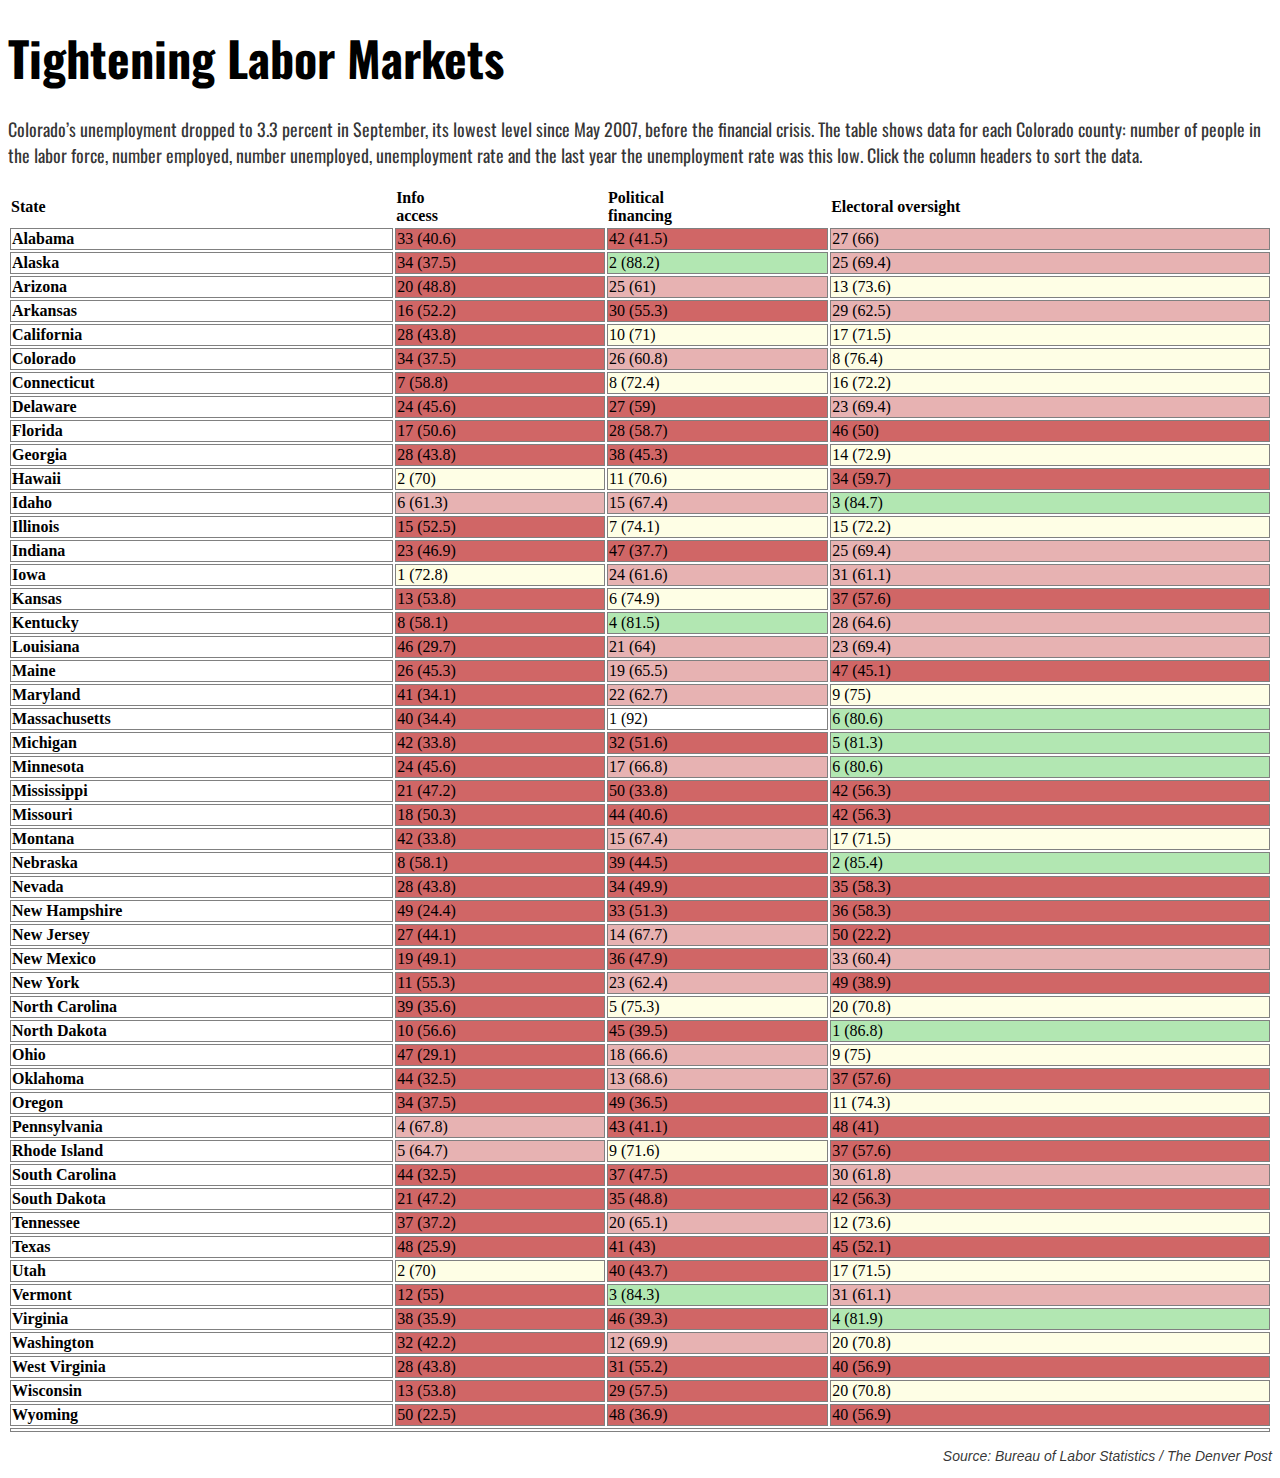
==== table.html @ 806cb13f "Add footable" ====
<!DOCTYPE html>
<html class="no-js" lang="en">
  <head>
  	<meta charset="utf-8" />
    <meta name="viewport" content="width=device-width, initial-scale=1.0" />
    <title>Colorado&rsquo;s Tightening Labor Markets | The Denver Post</title>

    <!-- Style sheets -->
    <link href="http://extras.denverpost.com/projects/2015/salary-tables/css/footable.core.css?v=2-0-1" rel="stylesheet" type="text/css"/>
    <link href="http://extras.denverpost.com/projects/2015/salary-tables/demos/css/footable-demos.css" rel="stylesheet" type="text/css"/>
    <link rel="stylesheet" href="http://extras.denverpost.com/foundation/css/foundation.css" />
    <link rel="stylesheet" href="http://extras.denverpost.com/foundation/css/normalize.css" />
    <link rel="stylesheet" type="text/css" href="http://extras.denverpost.com/weather-closures/weather-closures-styles.css" />
    <link rel="stylesheet" type="text/css" href="styles.css" />
    <link rel="shortcut icon" href="http://extras.mnginteractive.com/live/media/favIcon/dpo/favicon.ico" type="image/x-icon" />

    <!-- Google fonts -->
    <link href='https://fonts.googleapis.com/css?family=Alfa+Slab+One' rel='stylesheet' type='text/css'>
    <link href='https://fonts.googleapis.com/css?family=Oswald:400,700,300' rel='stylesheet' type='text/css'>
    <link href='https://fonts.googleapis.com/css?family=Oswald:400,300,700' rel='stylesheet' type='text/css'>

    <!-- Scripts -->
    
    <script src="http://extras.denverpost.com/foundation/js/vendor/modernizr.js"></script>
    <script src="http://ajax.googleapis.com/ajax/libs/jquery/1.9.1/jquery.min.js" type="text/javascript"></script>
    <script>
      if (!window.jQuery) { document.write('<script src="http://extras.denverpost.com/projects/2015/salary-tables/demos/js/jquery-1.9.1.min.js"><\/script>'); }
    </script>
    <script src=" http://extras.denverpost.com/projects/2015/salary-tables/js/footable.js?v=2-0-1" type="text/javascript"></script>
    <script src="http://extras.denverpost.com/projects/2015/salary-tables/js/footable.sort.js?v=2-0-1" type="text/javascript"></script>
    <script src="http://extras.denverpost.com/projects/2015/salary-tables/js/footable.filter.js?v=2-0-1" type="text/javascript"></script>
    <script src="http://extras.denverpost.com/projects/2015/salary-tables/js/footable.paginate.js?v=2-0-1" type="text/javascript"></script>
    <script type="text/javascript" src="http://www.googletagservices.com/tag/js/gpt.js"></script>

    <style type="text/css">
    h1 {
    	font-family: 'Oswald', arial, sans-serif;
    	font-weight: 700;
    	font-size: 48px;
    	line-height: 52px;
    }
    p.intro {
    	font-family: 'Oswald', arial, sans-serif;
    	font-weight: 400;
    	font-size: 18px;
    	color: rgba(0, 0, 0, .8)
    }
    p.source {
        font-family: arial, sans-serif;
    	font-size: 14px;
    	font-style: italic;
    	text-align: right;
    	color: rgba(0, 0, 0, .8)
    }
    span.footable-toggle {
  		font-size: 11px !important;
  		color: #4682B4 !important;
	}
    input#filter {
      height: 2.5rem;
    }
    select {
      height: 2.5rem;
    }
    </style>
  </head>

  <body>

    <!-- Title and intro -->
    <div class="row">
      <div class="large-12 medium-12 small-12 columns">
        <h1>Tightening Labor Markets</h1>
        <p class="intro">Colorado&rsquo;s unemployment dropped to 3.3 percent in September, its lowest level since May 2007, before the financial crisis. The table shows data for each Colorado county: number of people in the labor force, number employed, number unemployed, unemployment rate and the last year the unemployment rate was this low. Click the column headers to sort the data.</p>
      </div>
    </div>

    <!-- Table -->
    <div class="row">
      <div class="large-12 medium-12 small-12 columns">
        <table class="unemployment-table" data-filter="#filter" data-page-size="75">
          <thead>
            <tr>
              <th data-toggle="true" data-sort-initial="ascending">State</th>
    		      <th data-type="numeric">Info<br>access</th>
    		      <th data-type="numeric">Political<br>financing</th>
              <th data-type="numeric">Electoral oversight</th>
    		    </tr>
          </thead>
          <tbody>
          </tbody>
          <tfoot class="hide-if-no-paging">
            <tr>
              <td colspan="4">
        				<div class="pagination pagination-centered hide-if-no-paging"></div>
        			</td>
            </tr>
          </tfoot>
        </table>
        <p class="source">Source: Bureau of Labor Statistics / The Denver Post</p>
      </div>
    </div>

    <script>

      function create_row (item) {
      var row = $('<tr><td style="font-weight: bold">' + item['state'] + '</td><td class="' + item['publicInfoGrade'] + '">' + item['publicInfo'] + '</td><td class="' + item['politicalFinancingGrade'] + '">'+ item['politicalFinancing'] + '</td><td class="' + item['electoralOversightGrade'] + '">' + item['electoralOversight'] + '</td></tr>');
        return row;
      }

      $.ajax({
        url : 'sunshine-data.js',
        dataType : 'json',
        success : function(data) {
		    $.each(data, function(index, item){
			  var row = create_row(item);
			  $('table tbody').append(row);
			});
			$('table').trigger('footable_initialize');
	  	}
	  });

		$(function () {
  		  $('table').footable({ bookmarkable: { enabled: true }}).bind({
  		    'footable_filtering': function (e) {
  		      var selected = $('#sport,#graduation-year').find(':selected').text();
  		      var items = selected.split(' ')
  		      if (selected && selected.length > 0) {
  		        e.filter += (e.filter && e.filter.length > 0) ? ' ' + selected : selected;
  		        e.clear = !e.filter;
  		      }
  		    },
  		    'footable_filtered': function() {
  		      var count = $('table.footable tbody tr:not(.footable-filtered)').length;
  		      $('.row-count').html(count + ' rows found');
  		    }
  		  });
    		$('.clear-filter').click(function (e) {
    		  e.preventDefault();
    		  $('.filter-type').val('');
    		  $('.filter-category').val('');
    		  $('.filter-date').val('');
    		  $('table.preps').trigger('footable_clear_filter');
    		  $('.row-count').html('');
    		});
  		  $('.filter-type').change(function (e) {
  		    e.preventDefault();
  		    $('table.preps').data('footable-filter').filter( $('#filter').val() );
  		  });
    		$('.filter-category').change(function (e) {
    		  e.preventDefault();
    		  $('table.preps').data('footable-filter').filter( $('#filter').val() );
    		});
    		$('.filter-date').change(function (e) {
    		  e.preventDefault();
    		  $('table.preps').data('footable-filter').filter( $('#filter').val() );
    		});
      });
      </script>

    <script src="http://extras.denverpost.com/foundation/js/foundation.min.js"></script>    
  </body>
</html>
---- styles.css ----
#wrap {
		font: 1.3em/1.3 Arial, Helvetica, sans-serif;
		width: 654px;
		margin: 0 auto;
		background-color: #fff; }
	h1 {
		font-size: 200%; }

	/* This CSS is used for the Show/Hide functionality. */
	.more {
		display: none;
		/* border-top: 1px solid #666;
		border-bottom: 1px solid #666; */
		}
	a.showLink, a.hideLink {
		text-decoration: none;
		color: #36f;
		padding-left: 8px;
		background: transparent url(down.gif) no-repeat left; }
	a.hideLink {
		background: transparent url(up.gif) no-repeat left; }
	a.showLink:hover, a.hideLink:hover {
		border-bottom: 1px dotted #36f; }

	.section {
		display: table;
		margin: 22px 0px 0px 0px;
	}
	.score-box {
		width: 30%;
		height: 82px;
		float: left;
		background-color: rgba(74,160,44,0.7);
	}
	.score-yes {
		font-size: 27px;
		font-weight: bold;
		text-align: center;
		margin-top: 15px;
	}
	.score-no {
		width: 30%;
		height: 72px;
		float: left;
		background-color: rgba(161,45,76,0.7);
		font-size: 27px;
		font-weight: bold;
		text-align: center;
		padding-top: 10px;
	}
	.score-moderate {
		width: 30%;
		height: 72px;
		float: left;
		background-color: rgba(212,160,23,0.7);
		font-size: 27px;
		font-weight: bold;
		text-align: center;
		padding-top: 10px;
	}
	.sub-score {
		font-size: 10px;
		font-weight: bold;
		font-style: italic;
		text-align: center;
	}
	.question {
		width: 66%;
		height: 72px;
		float: left;
		background-color: rgba(0,0,0,0.1);
		padding: 10px 0px 0px 20px;
		font-size: 17px;
		font-weight: bold;
	}
	.accordion {
		clear: both;
		width: 96%;
		background-color: rgba(0,0,0,0.1);
		padding: 10px;
		font-size: 17px;
		border-top: solid 2px rgba(0,0,0,0.2);
	}
	table {
		width: 100%;
	}
	table tr:nth-of-type(even) {
    background-color: transparent !important;
	}
	th {
		text-align: left;
	}
	td {
		border: 1px solid gray;
	}
	tr.grade-c {
		background-color: rgba(245,245,0,0.2);
	}
	tr.grade-c-minus {
		background-color: rgba(245,245,0,0.6);
	}
	tr.grade-d-plus {
		background-color: rgba(238,118,13,0.2);
	}
	tr.grade-d {
		background-color: rgba(238,118,13,0.6);
	}
	tr.grade-d-minus {
		background-color: rgba(238,118,13,1.0);
	}
	tr.grade-a {
		background-color: rgba(0,175,0,0.6);
	}
	td.grade-b {
		background-color: rgba(0,175,0,0.3);
	}
	td.grade-c {
		background-color: rgba(245,245,0,0.1);
	}
	td.grade-d {
		background-color: rgba(176,0,0,0.3);
	}
	td.grade-f {
		background-color: rgba(176,0,0,0.6);
	}
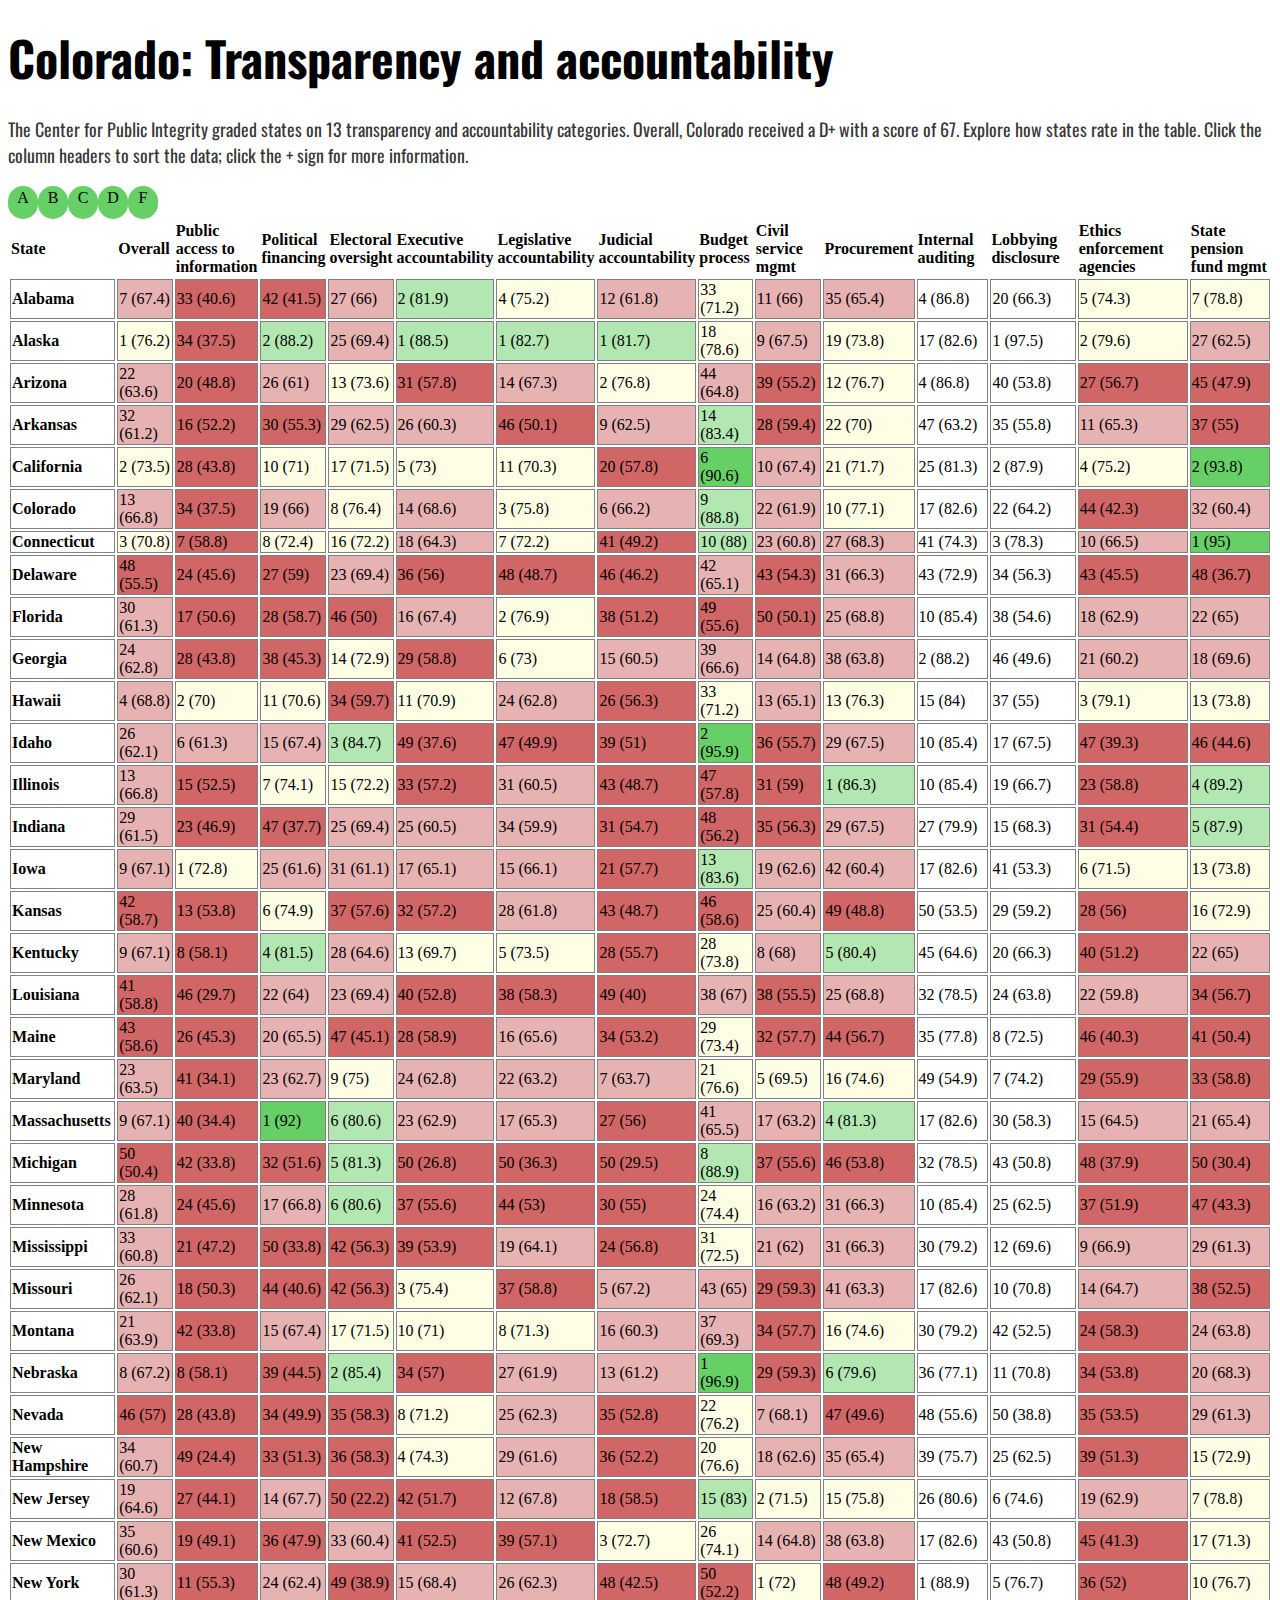
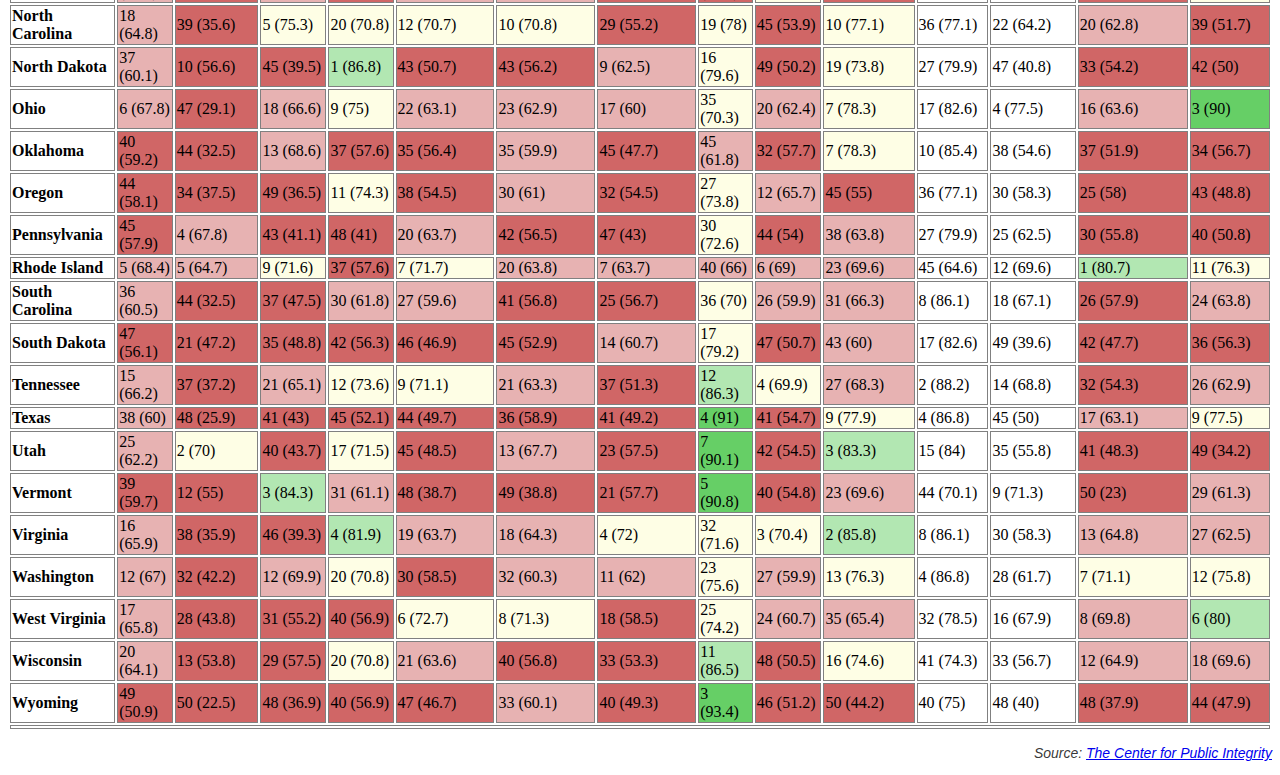
==== commit 20b7f2b2: "Table, style updates" ====
--- a/table.html
+++ b/table.html
@@ -70,8 +70,20 @@
     <!-- Title and intro -->
     <div class="row">
       <div class="large-12 medium-12 small-12 columns">
-        <h1>Tightening Labor Markets</h1>
-        <p class="intro">Colorado&rsquo;s unemployment dropped to 3.3 percent in September, its lowest level since May 2007, before the financial crisis. The table shows data for each Colorado county: number of people in the labor force, number employed, number unemployed, unemployment rate and the last year the unemployment rate was this low. Click the column headers to sort the data.</p>
+        <h1>Colorado: Transparency and accountability</h1>
+        <p class="intro">The Center for Public Integrity graded states on 13 transparency and accountability categories. Overall, Colorado received a D+ with a score of 67. Explore how states rate in the table. Click the column headers to sort the data; click the + sign for more information.</p>
+      </div>
+    </div>
+
+    <div class="row">
+      <div class="large-12 medium-12 small-12 columns">
+        <div id="legend">
+          <div id="circle" style="background-color: rgba(0,175,0,0.6)">A</div>
+          <div id="circle" style="background-color: rgba(0,175,0,0.6)">B</div>
+          <div id="circle" style="background-color: rgba(0,175,0,0.6)">C</div>
+          <div id="circle" style="background-color: rgba(0,175,0,0.6)">D</div>
+          <div id="circle" style="background-color: rgba(0,175,0,0.6)">F</div>
+        </div>
       </div>
     </div>
 
@@ -82,29 +94,40 @@
           <thead>
             <tr>
               <th data-toggle="true" data-sort-initial="ascending">State</th>
-    		      <th data-type="numeric">Info<br>access</th>
+              <th data-type="numeric">Overall</th>
+    		      <th data-type="numeric">Public<br>access to<br>information</th>
     		      <th data-type="numeric">Political<br>financing</th>
-              <th data-type="numeric">Electoral oversight</th>
+              <th data-hide="all" data-type="numeric">Electoral<br>oversight</th>
+              <th data-type="numeric">Executive<br>accountability</th>
+              <th data-type="numeric">Legislative<br>accountability</th>
+              <th data-type="numeric">Judicial<br>accountability</th>
+              <th data-type="numeric">Budget<br>process</th>
+              <th data-hide="all" data-type="numeric">Civil service mgmt</th>
+              <th data-hide="all" data-type="numeric">Procurement</th>
+              <th data-hide="all" data-type="numeric">Internal auditing</th>
+              <th data-hide="all" data-type="numeric">Lobbying disclosure</th>
+              <th data-hide="all" data-type="numeric">Ethics enforcement agencies</th>
+              <th data-hide="all" data-type="numeric">State pension fund mgmt</th>
     		    </tr>
           </thead>
           <tbody>
           </tbody>
           <tfoot class="hide-if-no-paging">
             <tr>
-              <td colspan="4">
+              <td colspan="15">
         				<div class="pagination pagination-centered hide-if-no-paging"></div>
         			</td>
             </tr>
           </tfoot>
         </table>
-        <p class="source">Source: Bureau of Labor Statistics / The Denver Post</p>
+        <p class="source">Source: <a href="http://www.publicintegrity.org/2015/11/09/18822/how-does-your-state-rank-integrity">The Center for Public Integrity</a></p>
       </div>
     </div>
 
     <script>
 
       function create_row (item) {
-      var row = $('<tr><td style="font-weight: bold">' + item['state'] + '</td><td class="' + item['publicInfoGrade'] + '">' + item['publicInfo'] + '</td><td class="' + item['politicalFinancingGrade'] + '">'+ item['politicalFinancing'] + '</td><td class="' + item['electoralOversightGrade'] + '">' + item['electoralOversight'] + '</td></tr>');
+      var row = $('<tr><td style="font-weight: bold">' + item['state'] + '</td><td class="' + item['overallGrade'] + '">' + item['overall'] + '</td><td class="' + item['publicInfoGrade'] + '">' + item['publicInfo'] + '</td><td class="' + item['politicalFinancingGrade'] + '">'+ item['politicalFinancing'] + '</td><td class="' + item['electoralOversightGrade'] + '">' + item['electoralOversight'] + '</td><td class="' + item['executiveAccountabilityGrade'] + '">' + item['executiveAccountability'] + '</td><td class="' + item['legislativeAccountabilityGrade'] + '">' + item['legislativeAccountability'] +  '</td><td class="' + item['judicialAccountabilityGrade'] + '">' + item['judicialAccountability'] + '</td><td class="' + item['budgetProcessGrade'] + '">' + item['budgetProcess']  + '</td><td class="' + item['civilServiceGrade'] + '">' + item['civilService'] + '</td><td class="' + item['procurementGrade'] + '">' + item['procurement'] + '</td><td class="' + item['internalAuditingGrade'] + '">' + item['internalAuditing'] + '</td><td class="' + item['lobbyingDisclosureGrade'] + '">' + item['lobbyingDisclosure'] + '</td><td class="' + item['ethicsEnforcementGrade'] + '">' + item['ethicsEnforcement'] + '</td><td class="' + item['pensionFundGrade'] + '">' + item['pensionFund'] + '</td></tr>');
         return row;
       }
 
--- a/styles.css
+++ b/styles.css
@@ -108,7 +108,7 @@
 	tr.grade-d-minus {
 		background-color: rgba(238,118,13,1.0);
 	}
-	tr.grade-a {
+	td.grade-a {
 		background-color: rgba(0,175,0,0.6);
 	}
 	td.grade-b {
@@ -122,4 +122,18 @@
 	}
 	td.grade-f {
 		background-color: rgba(176,0,0,0.6);
+	}
+	#legend {
+  		display: inline;
+  		margin-bottom: 15px;
+	}
+	#circle {
+		width: 30px;
+		height: 30px;
+		-moz-border-radius: 30px;
+		-webkit-border-radius: 30px;
+		border-radius: 15px;
+		padding-top: 3px;
+		text-align: center;
+		float: left;
 	}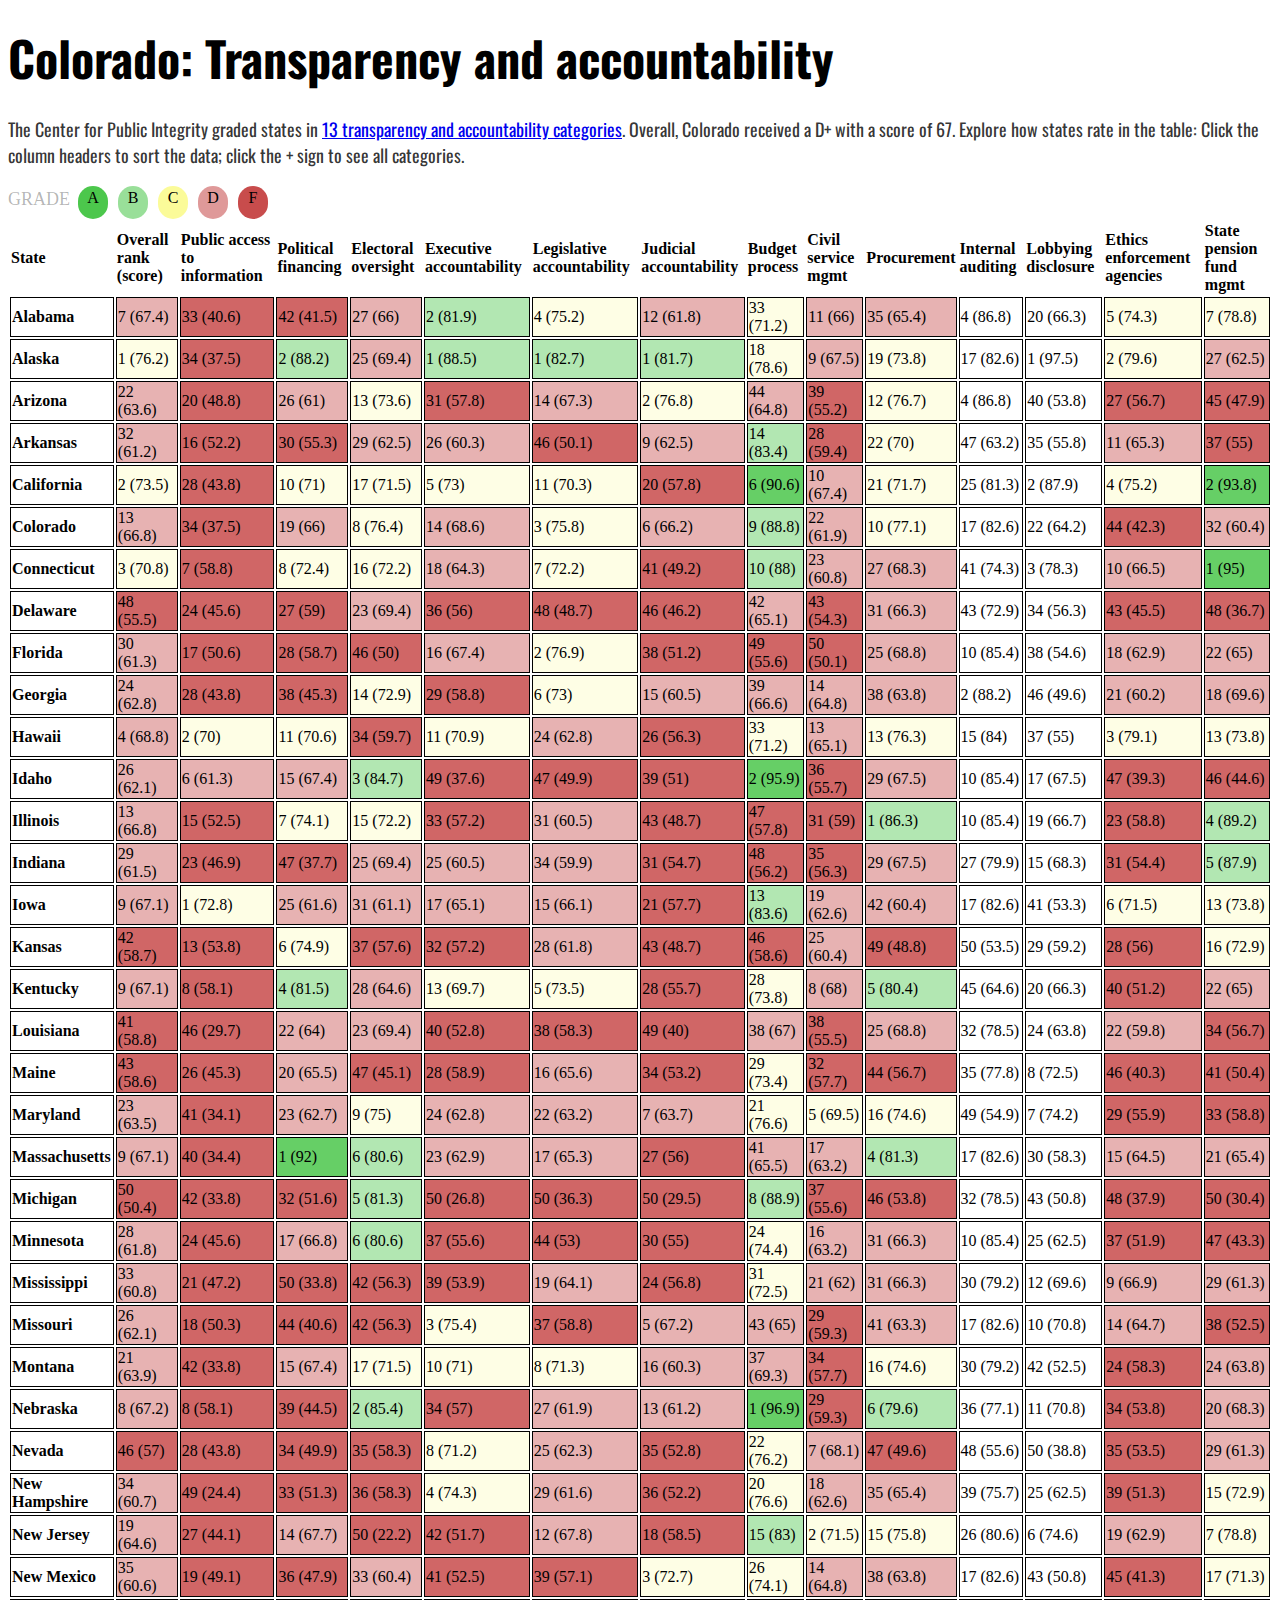
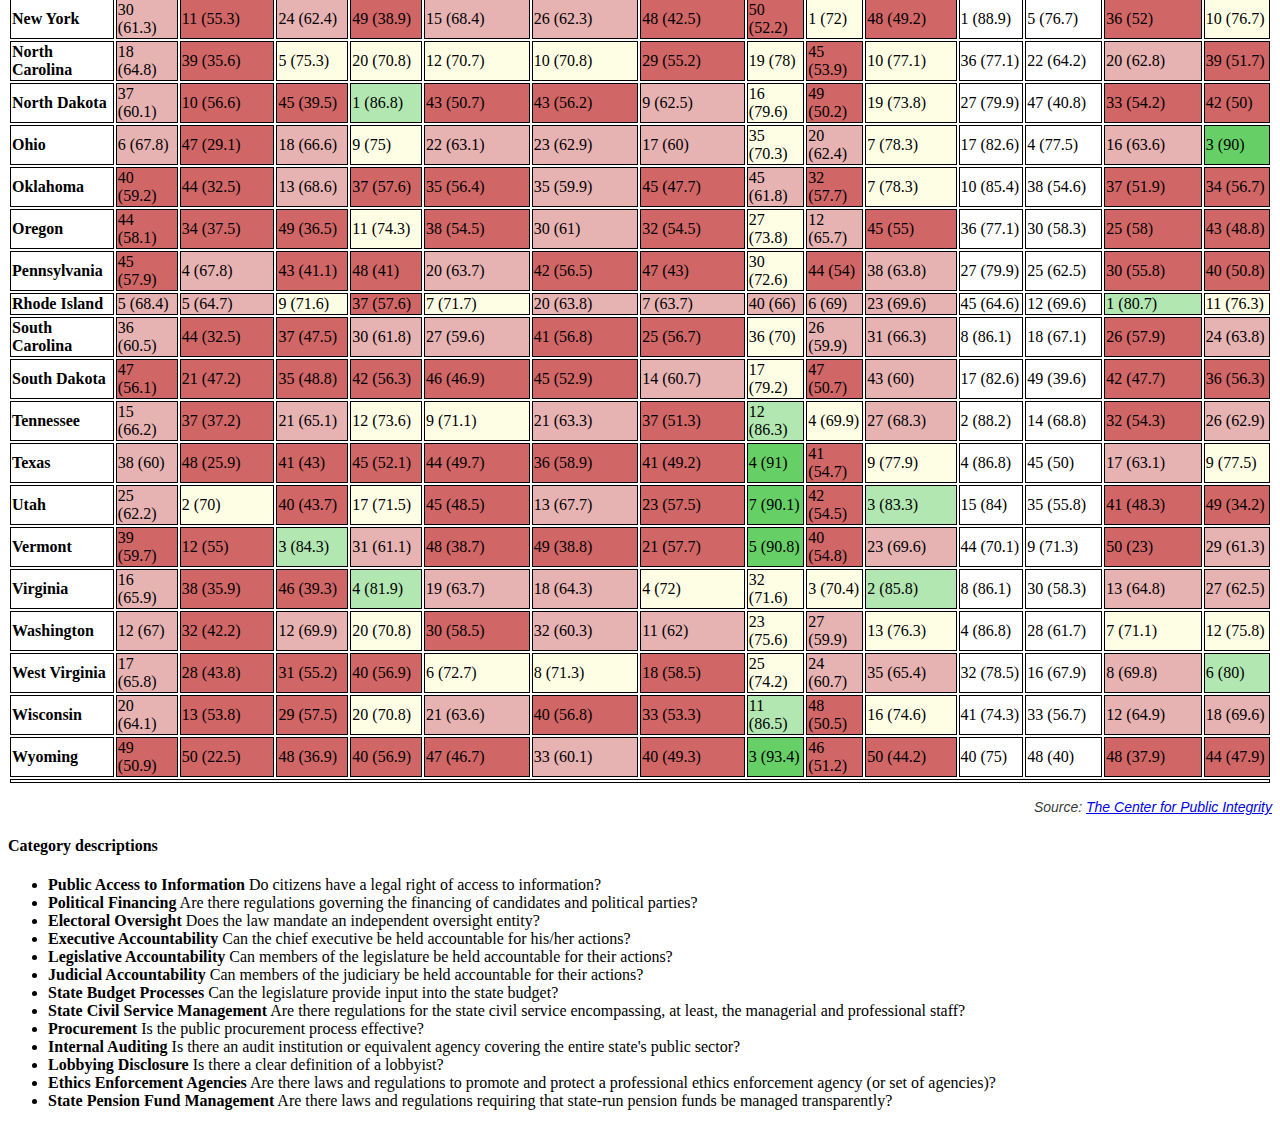
==== commit 06ac0a77: "Table updated" ====
--- a/table.html
+++ b/table.html
@@ -20,7 +20,7 @@
     <link href='https://fonts.googleapis.com/css?family=Oswald:400,300,700' rel='stylesheet' type='text/css'>
 
     <!-- Scripts -->
-    
+
     <script src="http://extras.denverpost.com/foundation/js/vendor/modernizr.js"></script>
     <script src="http://ajax.googleapis.com/ajax/libs/jquery/1.9.1/jquery.min.js" type="text/javascript"></script>
     <script>
@@ -71,18 +71,19 @@
     <div class="row">
       <div class="large-12 medium-12 small-12 columns">
         <h1>Colorado: Transparency and accountability</h1>
-        <p class="intro">The Center for Public Integrity graded states on 13 transparency and accountability categories. Overall, Colorado received a D+ with a score of 67. Explore how states rate in the table. Click the column headers to sort the data; click the + sign for more information.</p>
+        <p class="intro">The Center for Public Integrity graded states in <a href="#category-descriptions">13 transparency and accountability categories</a>. Overall, Colorado received a D+ with a score of 67. Explore how states rate in the table: Click the column headers to sort the data; click the + sign to see all categories.</p>
       </div>
     </div>
 
     <div class="row">
       <div class="large-12 medium-12 small-12 columns">
         <div id="legend">
-          <div id="circle" style="background-color: rgba(0,175,0,0.6)">A</div>
-          <div id="circle" style="background-color: rgba(0,175,0,0.6)">B</div>
-          <div id="circle" style="background-color: rgba(0,175,0,0.6)">C</div>
-          <div id="circle" style="background-color: rgba(0,175,0,0.6)">D</div>
-          <div id="circle" style="background-color: rgba(0,175,0,0.6)">F</div>
+          <div id="legend-text">GRADE</div>
+          <div id="circle" style="background-color: rgba(0,175,0,0.7)">A</div>
+          <div id="circle" style="background-color: rgba(0,175,0,0.4)">B</div>
+          <div id="circle" style="background-color: rgba(245,245,0,0.4)">C</div>
+          <div id="circle" style="background-color: rgba(176,0,0,0.4)">D</div>
+          <div id="circle" style="background-color: rgba(176,0,0,0.7)">F</div>
         </div>
       </div>
     </div>
@@ -94,14 +95,14 @@
           <thead>
             <tr>
               <th data-toggle="true" data-sort-initial="ascending">State</th>
-              <th data-type="numeric">Overall</th>
-    		      <th data-type="numeric">Public<br>access to<br>information</th>
-    		      <th data-type="numeric">Political<br>financing</th>
-              <th data-hide="all" data-type="numeric">Electoral<br>oversight</th>
-              <th data-type="numeric">Executive<br>accountability</th>
-              <th data-type="numeric">Legislative<br>accountability</th>
-              <th data-type="numeric">Judicial<br>accountability</th>
-              <th data-type="numeric">Budget<br>process</th>
+              <th data-type="numeric">Overall rank (score)</span></th>
+    		      <th data-type="numeric">Public access to information</th>
+    		      <th data-hide="phone" data-type="numeric">Political financing</th>
+              <th data-hide="all" data-type="numeric">Electoral oversight</th>
+              <th data-hide="phone" data-type="numeric">Executive accountability</th>
+              <th data-hide="phone" data-type="numeric">Legislative accountability</th>
+              <th data-hide="phone, tablet" data-type="numeric">Judicial accountability</th>
+              <th data-hide="phone, tablet" data-type="numeric">Budget process</th>
               <th data-hide="all" data-type="numeric">Civil service mgmt</th>
               <th data-hide="all" data-type="numeric">Procurement</th>
               <th data-hide="all" data-type="numeric">Internal auditing</th>
@@ -121,6 +122,23 @@
           </tfoot>
         </table>
         <p class="source">Source: <a href="http://www.publicintegrity.org/2015/11/09/18822/how-does-your-state-rank-integrity">The Center for Public Integrity</a></p>
+        <div id="category-descriptions"></div>
+        <h4>Category descriptions</h4>
+        <ul>
+          <li><strong>Public Access to Information</strong> Do citizens have a legal right of access to information?</li>
+          <li><strong>Political Financing</strong> Are there regulations governing the financing of candidates and political parties?</li>
+          <li><strong>Electoral Oversight</strong> Does the law mandate an independent oversight entity?</li>
+          <li><strong>Executive Accountability</strong> Can the chief executive be held accountable for his/her actions?</li>
+          <li><strong>Legislative Accountability</strong> Can members of the legislature be held accountable for their actions?</li>
+          <li><strong>Judicial Accountability</strong> Can members of the judiciary be held accountable for their actions?</li>
+          <li><strong>State Budget Processes</strong> Can the legislature provide input into the state budget?</li>
+          <li><strong>State Civil Service Management</strong> Are there regulations for the state civil service encompassing, at least, the managerial and professional staff?</li>
+          <li><strong>Procurement</strong> Is the public procurement process effective?</li>
+          <li><strong>Internal Auditing</strong> Is there an audit institution or equivalent agency covering the entire state's public sector?</li>
+          <li><strong>Lobbying Disclosure</strong> Is there a clear definition of a lobbyist?</li>
+          <li><strong>Ethics Enforcement Agencies</strong> Are there laws and regulations to promote and protect a professional ethics enforcement agency (or set of agencies)?</li>
+          <li><strong>State Pension Fund Management</strong> Are there laws and regulations requiring that state-run pension funds be managed transparently?</li>
+        </ul>
       </div>
     </div>
 
@@ -181,6 +199,6 @@
       });
       </script>
 
-    <script src="http://extras.denverpost.com/foundation/js/foundation.min.js"></script>    
+    <script src="http://extras.denverpost.com/foundation/js/foundation.min.js"></script>
   </body>
 </html>--- a/styles.css
+++ b/styles.css
@@ -82,7 +82,7 @@
 		border-top: solid 2px rgba(0,0,0,0.2);
 	}
 	table {
-		width: 100%;
+		margin-top: 30px;
 	}
 	table tr:nth-of-type(even) {
     background-color: transparent !important;
@@ -91,9 +91,9 @@
 		text-align: left;
 	}
 	td {
-		border: 1px solid gray;
+		border: 1px solid black;
 	}
-	tr.grade-c {
+	/* tr.grade-c {
 		background-color: rgba(245,245,0,0.2);
 	}
 	tr.grade-c-minus {
@@ -107,7 +107,7 @@
 	}
 	tr.grade-d-minus {
 		background-color: rgba(238,118,13,1.0);
-	}
+	} */
 	td.grade-a {
 		background-color: rgba(0,175,0,0.6);
 	}
@@ -135,5 +135,17 @@
 		border-radius: 15px;
 		padding-top: 3px;
 		text-align: center;
+		font-family: "Oswald" Arial sans-serif;
+		font-weight: 400;
+		float: left;
+		margin-right: 10px;
+	}
+	#legend-text {
+		color: rgba(0,0,0,0.3);
+		font-family: "Oswald" Arial sans-serif;
+		font-size: 18px;
+		font-weight: 400;
+		padding-top: 3px;
+		margin-right: 8px;
 		float: left;
 	}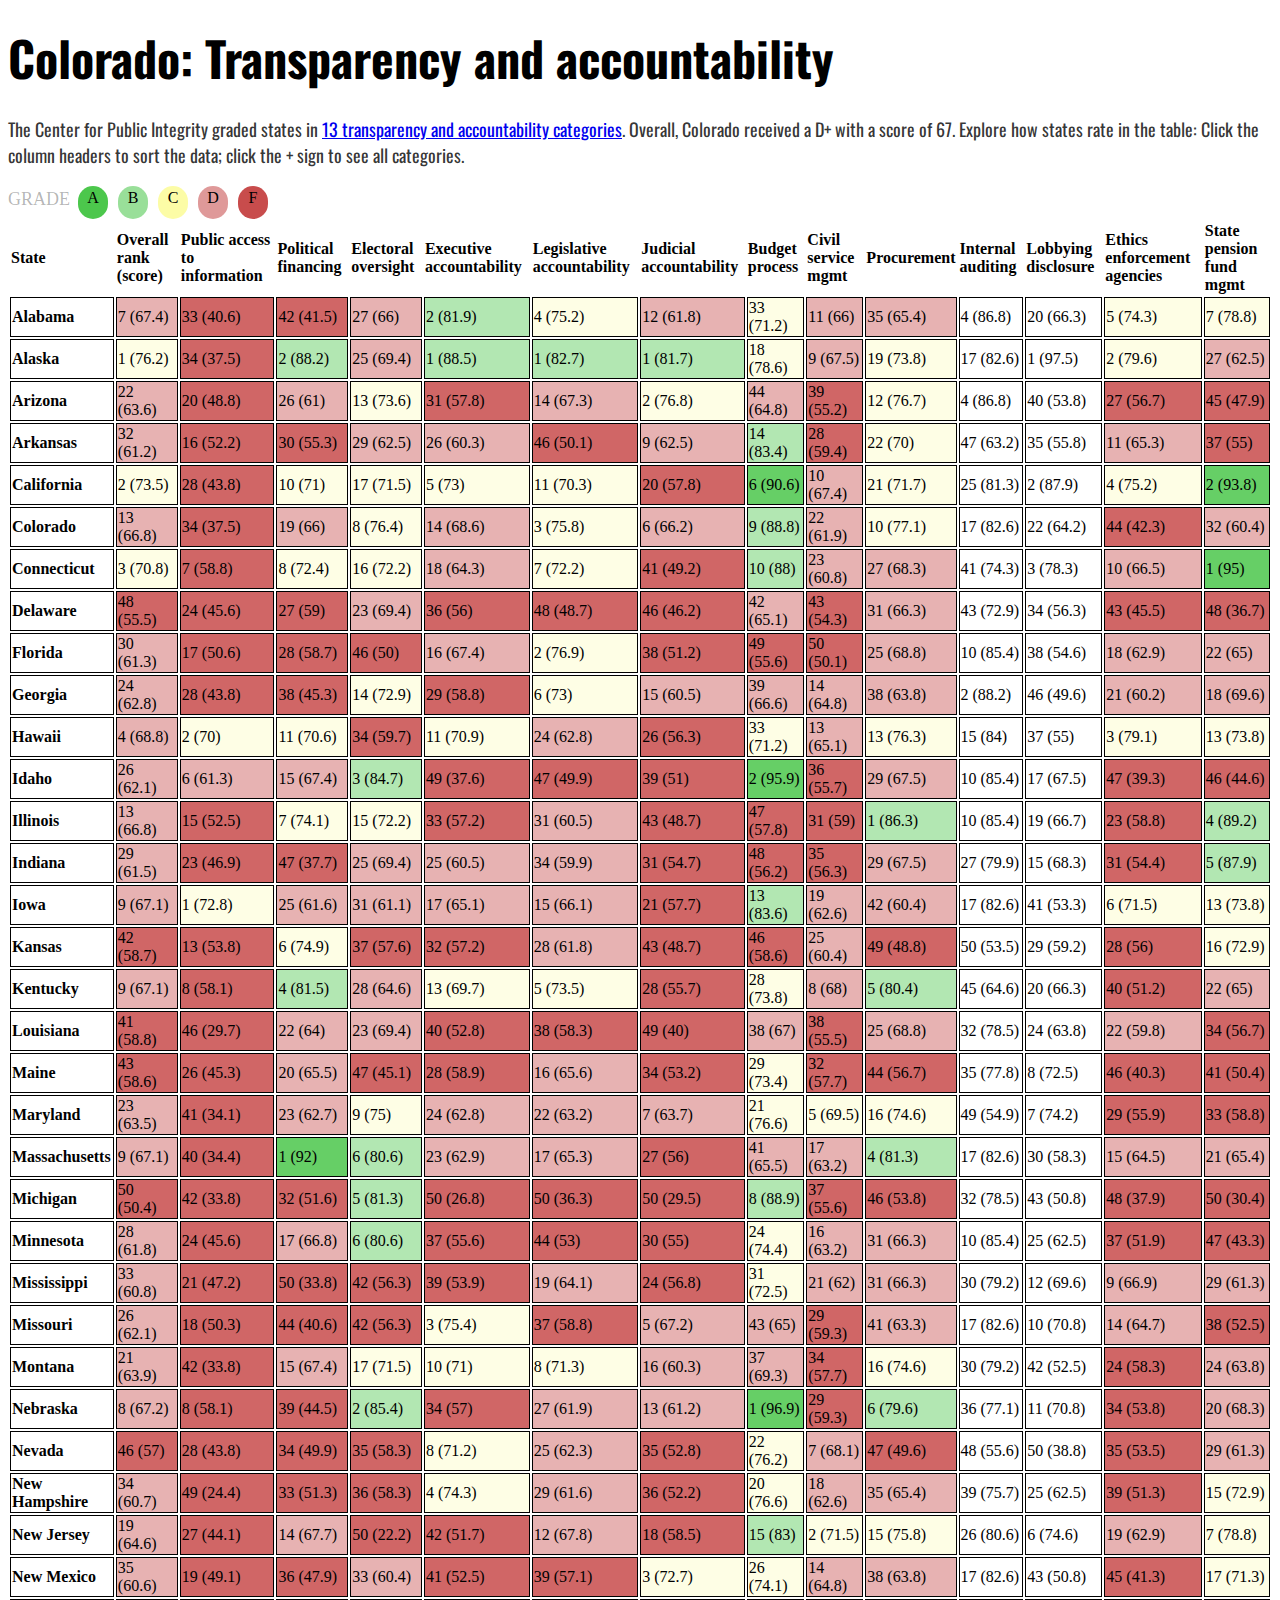
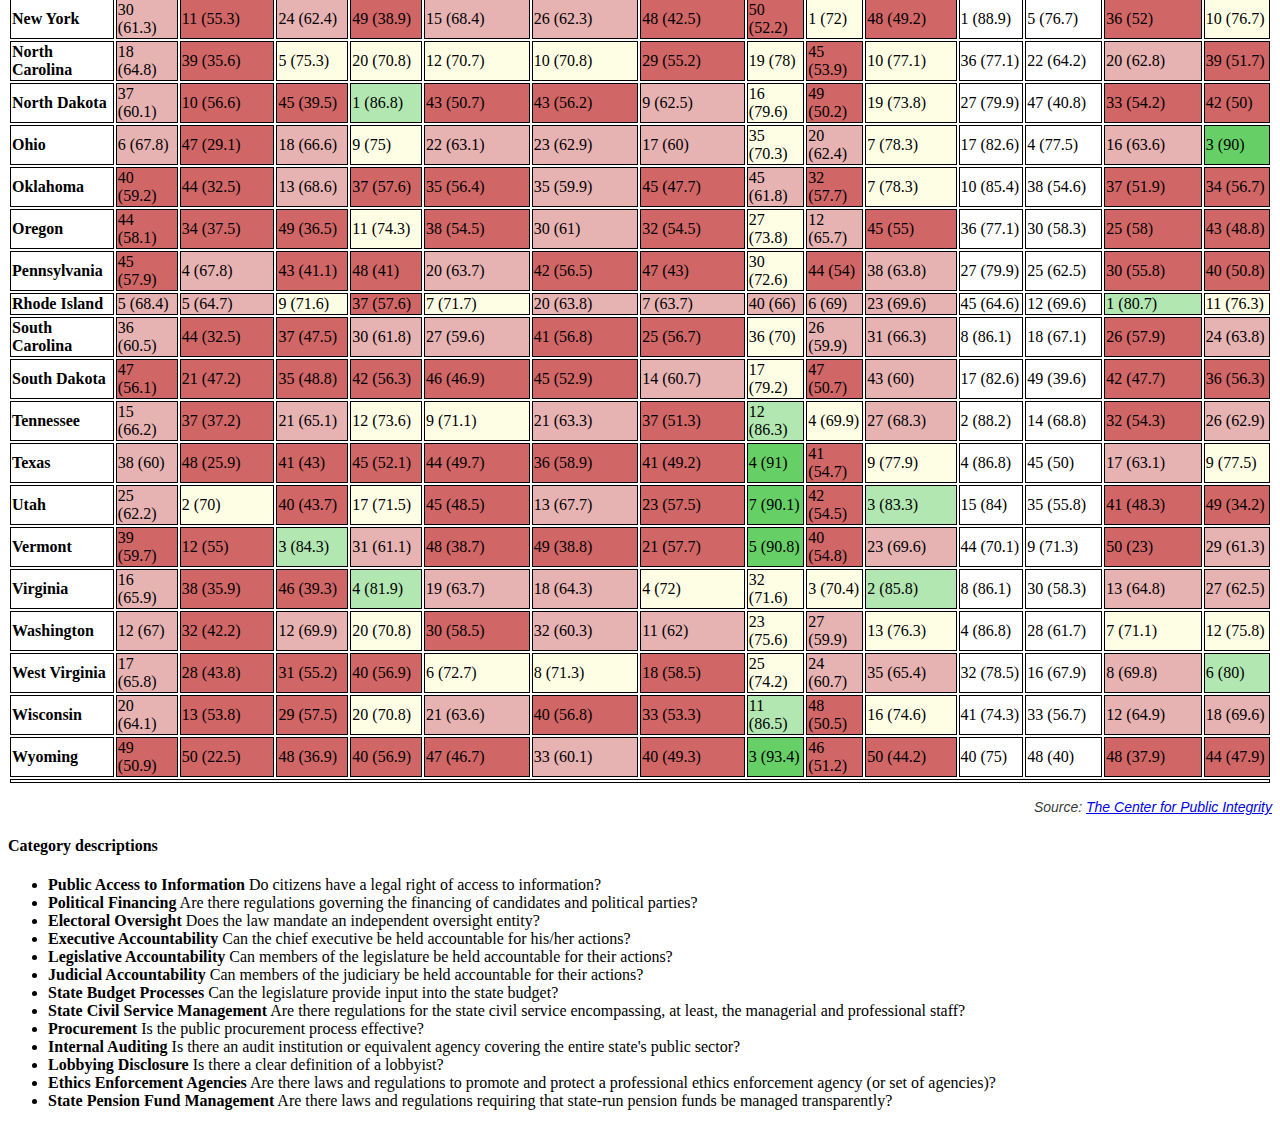
==== commit c4be4609: "Update table" ====
--- a/table.html
+++ b/table.html
@@ -81,7 +81,7 @@
           <div id="legend-text">GRADE</div>
           <div id="circle" style="background-color: rgba(0,175,0,0.7)">A</div>
           <div id="circle" style="background-color: rgba(0,175,0,0.4)">B</div>
-          <div id="circle" style="background-color: rgba(245,245,0,0.4)">C</div>
+          <div id="circle" style="background-color: rgba(245,245,0,0.35)">C</div>
           <div id="circle" style="background-color: rgba(176,0,0,0.4)">D</div>
           <div id="circle" style="background-color: rgba(176,0,0,0.7)">F</div>
         </div>
@@ -91,11 +91,11 @@
     <!-- Table -->
     <div class="row">
       <div class="large-12 medium-12 small-12 columns">
-        <table class="unemployment-table" data-filter="#filter" data-page-size="75">
+        <table class="sunshine-table" data-filter="#filter" data-page-size="75">
           <thead>
             <tr>
-              <th data-toggle="true" data-sort-initial="ascending">State</th>
-              <th data-type="numeric">Overall rank (score)</span></th>
+              <th data-toggle="true">State</th>
+              <th data-type="numeric" data-sort-initial="ascending">Overall rank (score)</span></th>
     		      <th data-type="numeric">Public access to information</th>
     		      <th data-hide="phone" data-type="numeric">Political financing</th>
               <th data-hide="all" data-type="numeric">Electoral oversight</th>
--- a/styles.css
+++ b/styles.css
@@ -26,11 +26,11 @@
 		display: table;
 		margin: 22px 0px 0px 0px;
 	}
-	.score-box {
+	.score-box-yes {
 		width: 30%;
 		height: 82px;
 		float: left;
-		background-color: rgba(74,160,44,0.7);
+		background-color: rgba(0,175,0,0.4);
 	}
 	.score-yes {
 		font-size: 27px;
@@ -38,15 +38,17 @@
 		text-align: center;
 		margin-top: 15px;
 	}
+	.score-box-no {
+		width: 30%;
+		height: 82px;
+		float: left;
+		background-color: rgba(176,0,0,0.6);
+	}
 	.score-no {
-		width: 30%;
-		height: 72px;
-		float: left;
-		background-color: rgba(161,45,76,0.7);
 		font-size: 27px;
 		font-weight: bold;
 		text-align: center;
-		padding-top: 10px;
+		padding-top: 15px;
 	}
 	.score-moderate {
 		width: 30%;
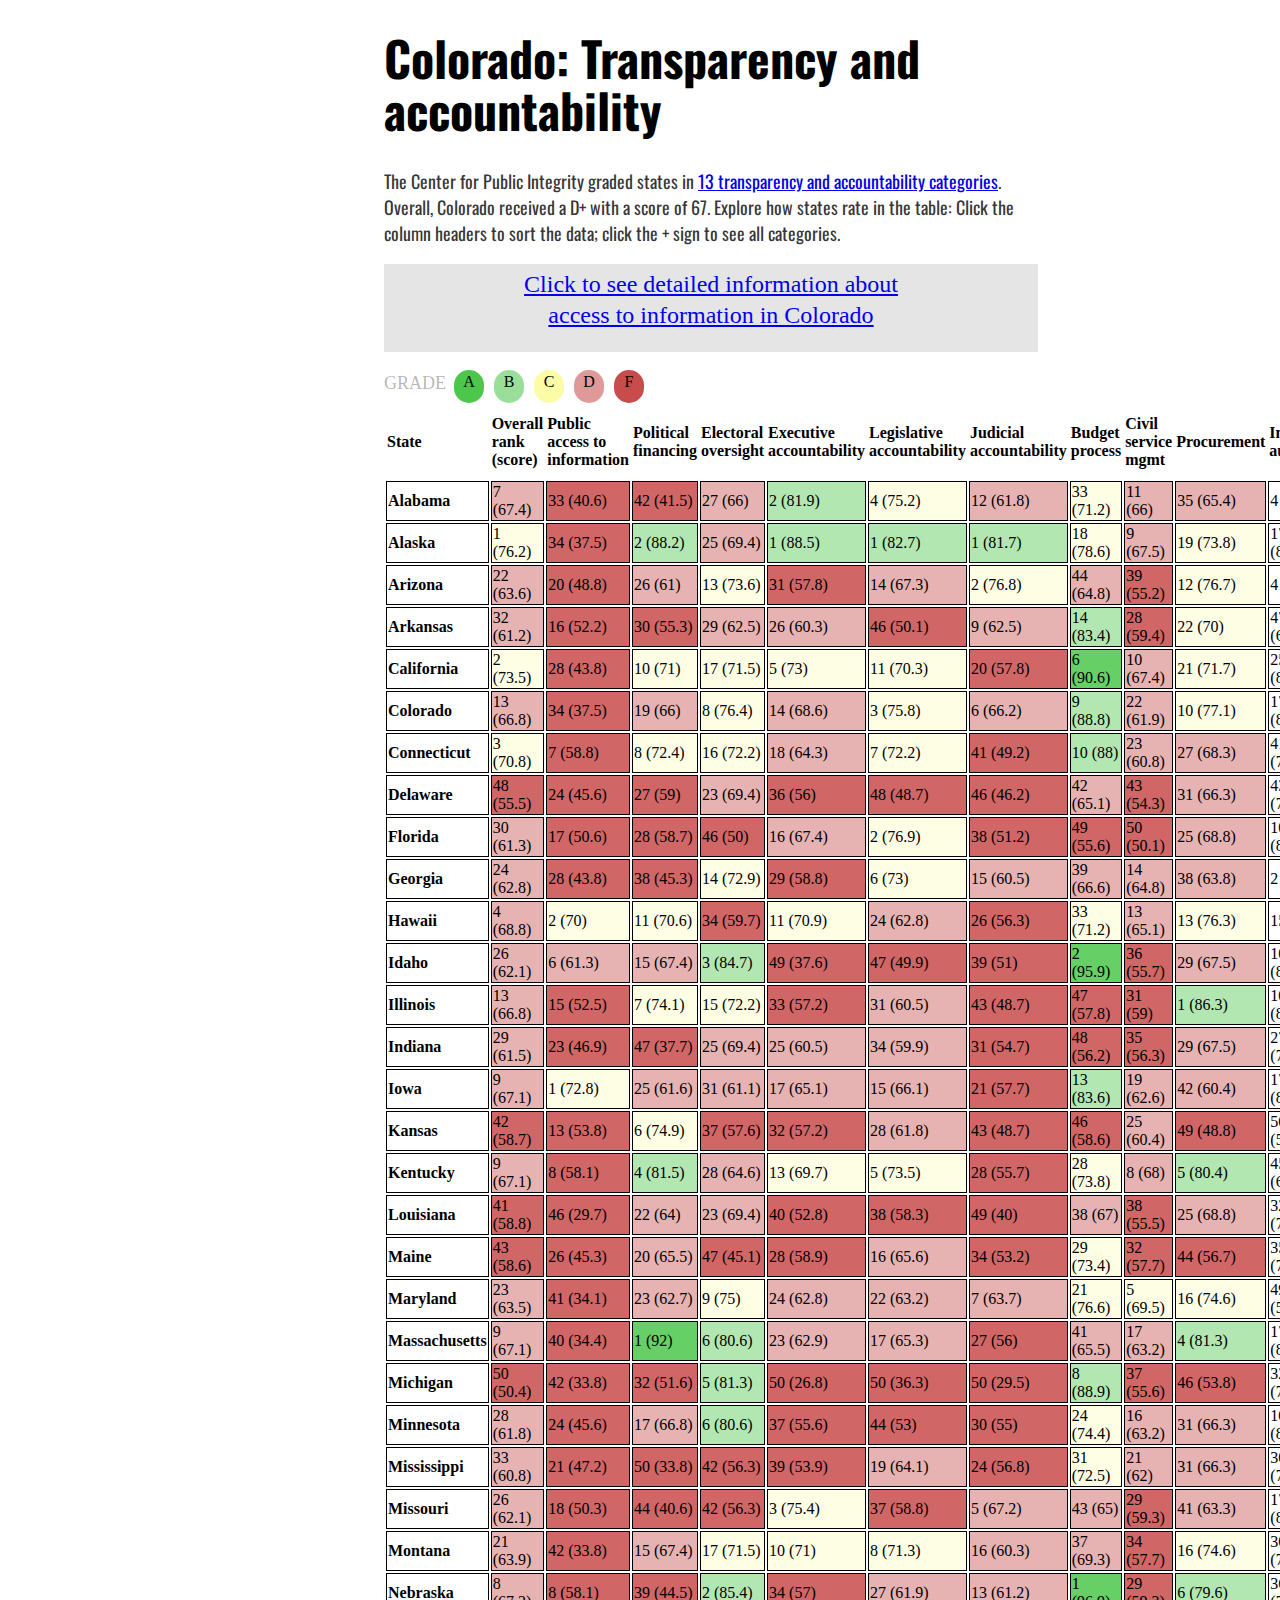
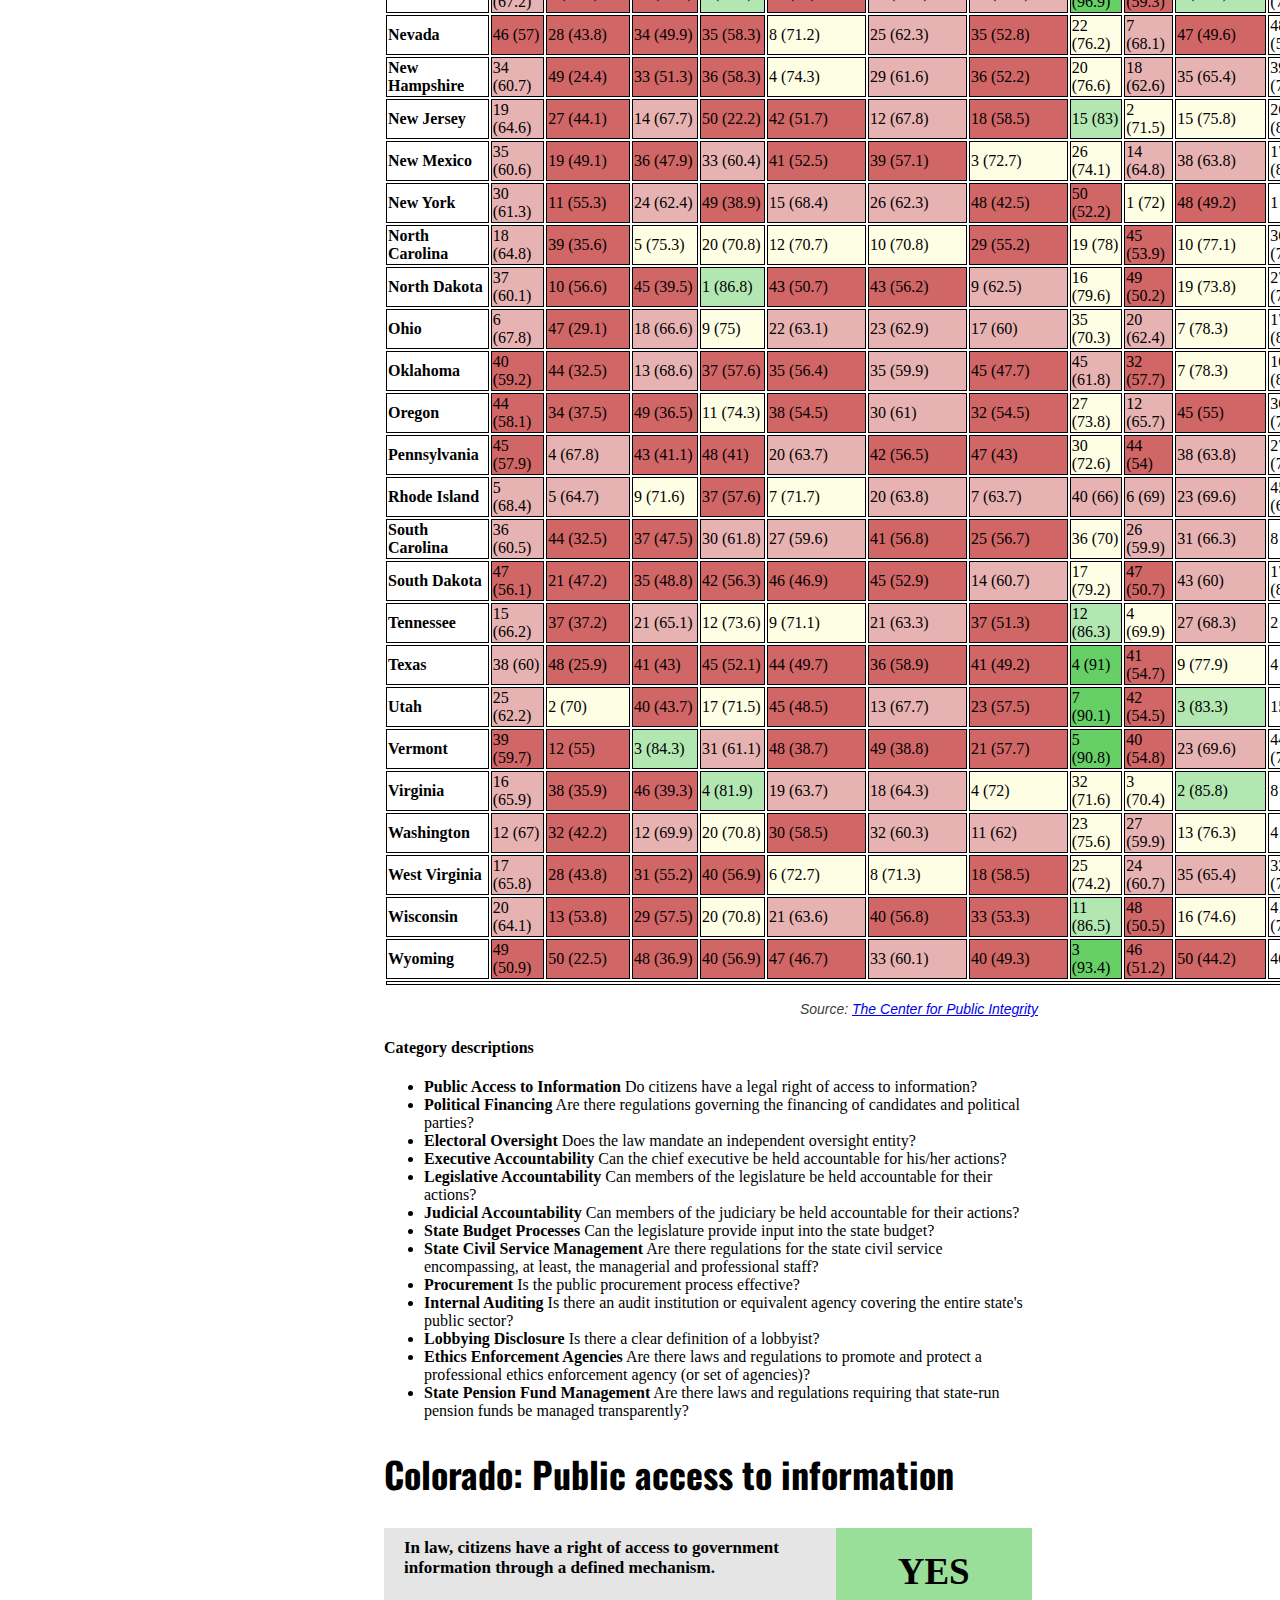
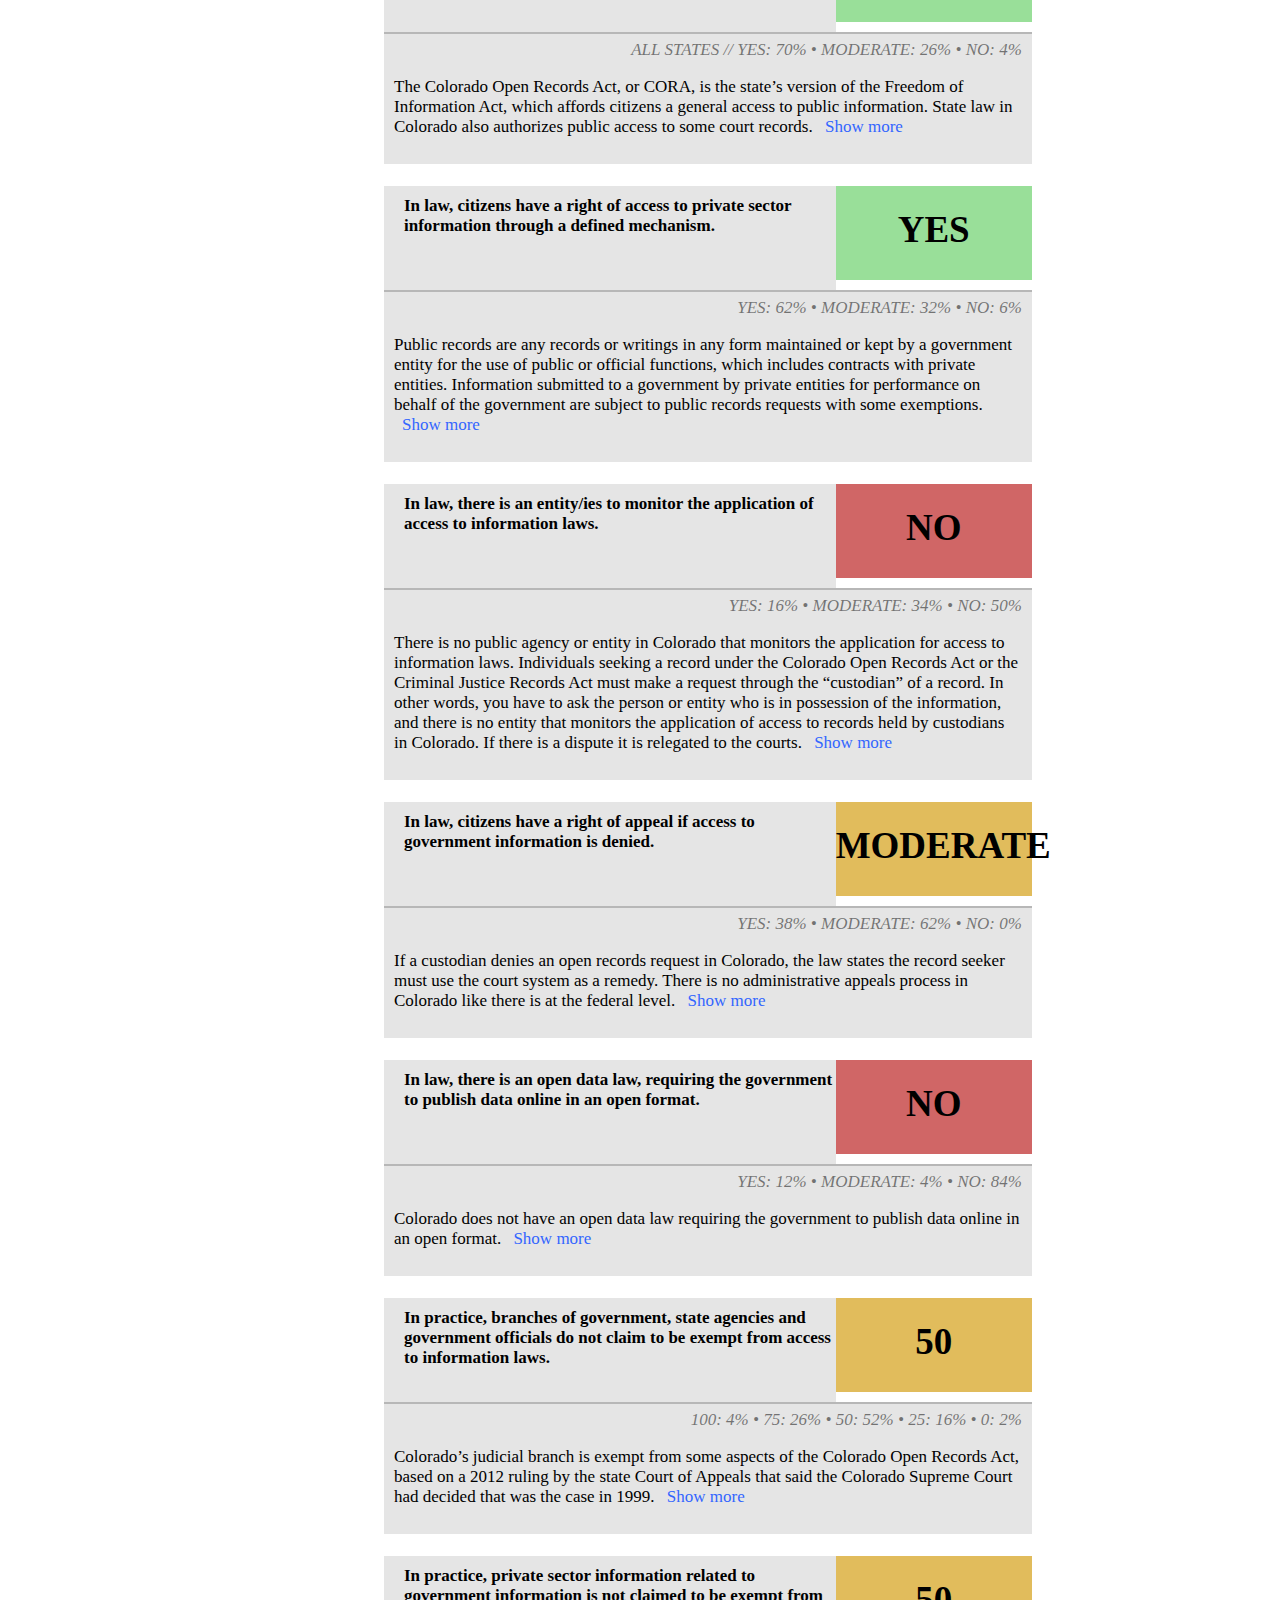
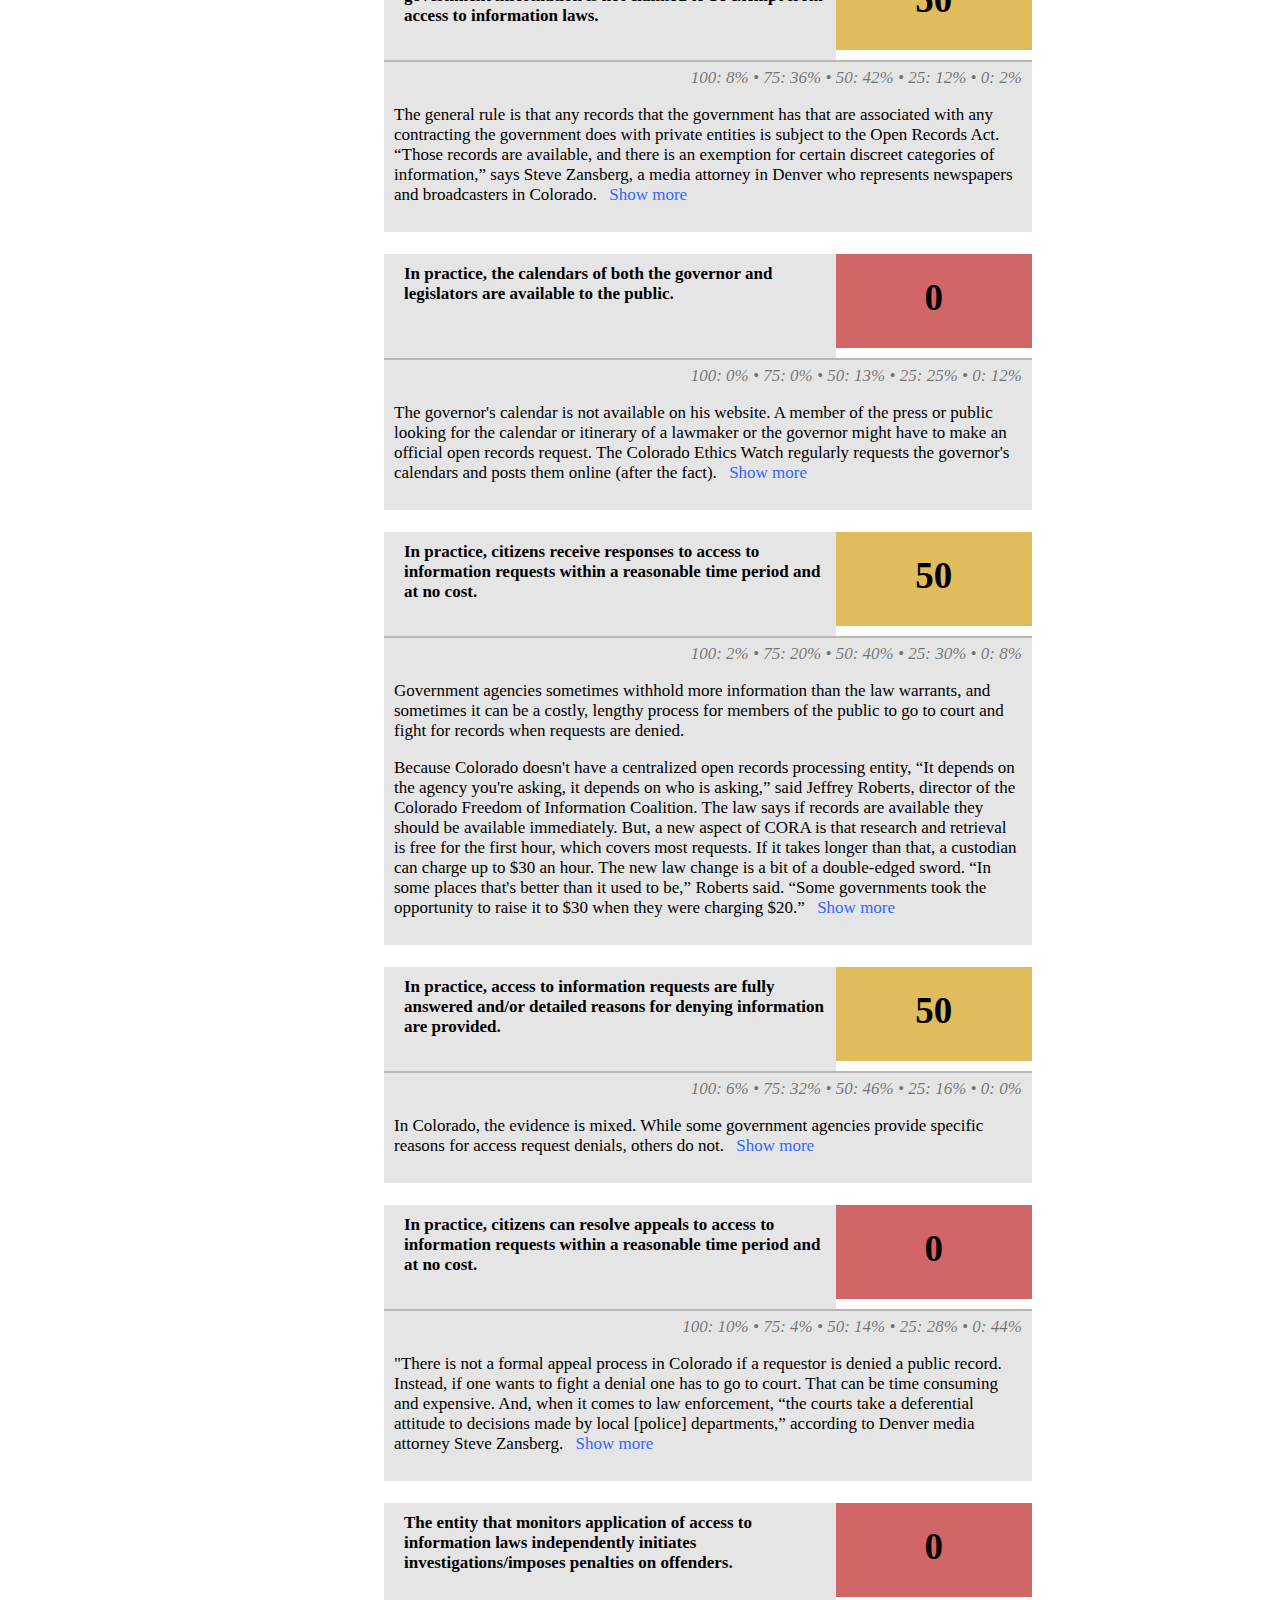
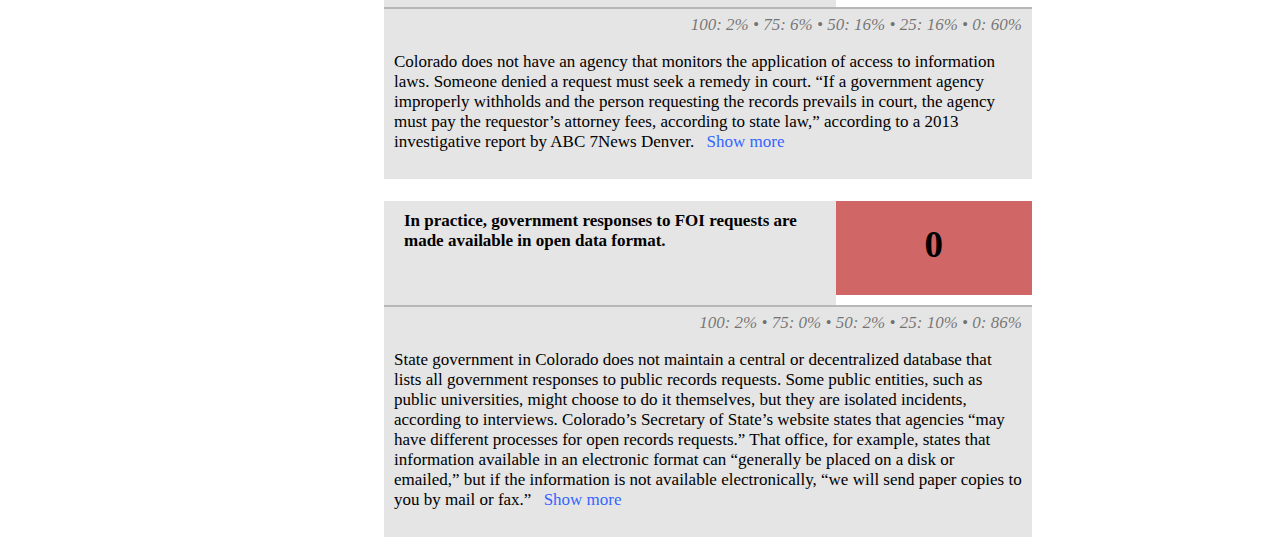
==== commit 558c3666: "Update" ====
--- a/table.html
+++ b/table.html
@@ -3,7 +3,7 @@
   <head>
   	<meta charset="utf-8" />
     <meta name="viewport" content="width=device-width, initial-scale=1.0" />
-    <title>Colorado&rsquo;s Tightening Labor Markets | The Denver Post</title>
+    <title>Colorado: Transparency and Accountability | The Denver Post</title>
 
     <!-- Style sheets -->
     <link href="http://extras.denverpost.com/projects/2015/salary-tables/css/footable.core.css?v=2-0-1" rel="stylesheet" type="text/css"/>
@@ -33,35 +33,7 @@
     <script type="text/javascript" src="http://www.googletagservices.com/tag/js/gpt.js"></script>
 
     <style type="text/css">
-    h1 {
-    	font-family: 'Oswald', arial, sans-serif;
-    	font-weight: 700;
-    	font-size: 48px;
-    	line-height: 52px;
-    }
-    p.intro {
-    	font-family: 'Oswald', arial, sans-serif;
-    	font-weight: 400;
-    	font-size: 18px;
-    	color: rgba(0, 0, 0, .8)
-    }
-    p.source {
-        font-family: arial, sans-serif;
-    	font-size: 14px;
-    	font-style: italic;
-    	text-align: right;
-    	color: rgba(0, 0, 0, .8)
-    }
-    span.footable-toggle {
-  		font-size: 11px !important;
-  		color: #4682B4 !important;
-	}
-    input#filter {
-      height: 2.5rem;
-    }
-    select {
-      height: 2.5rem;
-    }
+
     </style>
   </head>
 
@@ -72,6 +44,7 @@
       <div class="large-12 medium-12 small-12 columns">
         <h1>Colorado: Transparency and accountability</h1>
         <p class="intro">The Center for Public Integrity graded states in <a href="#category-descriptions">13 transparency and accountability categories</a>. Overall, Colorado received a D+ with a score of 67. Explore how states rate in the table: Click the column headers to sort the data; click the + sign to see all categories.</p>
+        <a href="#colorado-info"><div id="info-button">Click to see detailed information about<br>access to information in Colorado</div></a>
       </div>
     </div>
 
@@ -142,6 +115,620 @@
       </div>
     </div>
 
+    <!-- Colorado-specific info -->
+    <script language="javascript" type="text/javascript">
+    function showHide(shID) {
+	    if (document.getElementById(shID)) {
+		    if (document.getElementById(shID+'-show').style.display != 'none') {
+			    document.getElementById(shID+'-show').style.display = 'none';
+			    document.getElementById(shID).style.display = 'block';
+		      }
+		    else {
+			    document.getElementById(shID+'-show').style.display = 'inline';
+			    document.getElementById(shID).style.display = 'none';
+		    }
+	    }
+    }
+    </script>
+
+	<div class="row" id="colorado-info">
+      <div class="large-12 medium-12 small-12 columns">
+      <div id="wrap">
+      <h2>Colorado: Public access to information</h2>
+		<div class="section">
+			<div class="question">In law, citizens have a right of access to government information through a defined mechanism.</div>
+			<div class="score-box-yes">
+				<div class="score-yes">YES</div>
+			</div>
+		</div>
+		<div class="accordion"><p class="score-all">ALL STATES // YES: 70% &bull; MODERATE: 26% &bull; NO: 4%</p>
+		<p>The Colorado Open Records Act, or CORA, is the state’s version of the Freedom of Information Act, which affords citizens a general access to public information. State law in Colorado also authorizes public access to some court records. <a href="#" id="sunshine-show" class="showLink" onclick="showHide('sunshine');return false;">Show more</a></p>
+		<div id="sunshine" class="more">
+			<p>The mechanism for citizens to access information in Colorado is to file an open records request. As the law’s legislative declaration says: “It is declared to be the public policy of this state that all public records shall be open for inspection by any person at reasonable times, except as … otherwise specifically provided by law.”</p>
+			<p>The open records laws of Colorado are also two-pronged: There’s CORA, and there’s the Criminal Justice Records Act (CJRA), which generally applies to law enforcement and the courts. Both specify that information can be accessed by asking the custodian of the record.</p>
+			<p>Colorado also has a Sunshine Law and Open Meetings Law, declaring it to be “a matter of statewide concern and the policy of this state that the formation of public policy is public business and may not be conducted in secret.”</p>
+			<p><a href="https://www.sos.state.co.us/pubs/info_center/files/CORA_Act.pdf">Colorado Open Records Act, Colorado Revised Statutes 24-72-201 to 24-72-309, 1963</a></p>
+			<p><a href="http://www.lexisnexis.com/hottopics/colorado/?app=00075&view=full&interface=1&docinfo=off&searchtype=get&search=C.R.S.+24-6-401">Colorado Sunshine Law Part 4. Open Meetings Law, C.R.S. 24-6-401 (2014)</a></p>
+			<p><a href="http://www.lexisnexis.com/hottopics/colorado/?app=00075&view=full&interface=1&docinfo=off&searchtype=get&search=C.R.S.+30-10-101">County Officers Article 10. County Officers Part 1. General Provisions C.R.S. 30-10-101 (2014)</a></p>
+			<p><a href="http://caselaw.findlaw.com/co-court-of-appeals/1599496.html">Gleason vs. Judicial Watch, Colorado Court of Appeals, April 26, 2012</a></p>
+			<p><a href="http://coloradofoic.org/bipartisan-bill-make-state-public-defenders-office-subject-cora/">“Bipartisan bill would make the state public defender’s office subject to CORA,” Jeffrey Roberts, Jan. 26, 2015</a></p>
+			<p>Confirmed with Steve Zansberg, a Denver-based media attorney who represents Colorado newspapers and broadcasters, and is president of the Colorado Freedom of Information Coalition, during a Jan. 26, 2015 phone interview.</p>
+			<p><i>A <strong>YES score</strong> is earned if, in law, there is a right to access government information, including  information on "open meetings" and a defined mechanism for citizens to access it. A YES can still be scored if exceptions for security, trade secrets, or individual privacy are made. A <strong>MODERATE score</strong> is earned if there is a general right, but no law or regulation operationalizes that right, it is vague, or does not clearly specify a mechanism to access the information. A <strong>NO score</strong> is earned if no such law exists.</i></p>
+			<p><a href="#" id="sunshine-hide" class="hideLink" onclick="showHide('sunshine');return false;">Show less</a></p>
+		</div>
+		</div>
+	</div>
+
+	<div id="wrap">
+		<div class="section">
+			<div class="question">In law, citizens have a right of access to private sector information through a defined mechanism.</div>
+		  	<div class="score-box-yes">
+		  		<div class="score-yes">YES</div>
+		  	</div>
+		</div>
+		<div class="accordion"><p class="score-all">YES: 62% &bull; MODERATE: 32% &bull; NO: 6%</p>
+		<p>Public records are any records or writings in any form maintained or kept by a government entity for the use of public or official functions, which includes contracts with private entities. Information submitted to a government by private entities for performance on behalf of the government are subject to public records requests with some exemptions. <a href="#" id="sunshine2-show" class="showLink" onclick="showHide('sunshine2');return false;">Show more</a></p>
+		<div id="sunshine2" class="more">
+			<p>The mechanism for citizens to access information in Colorado is to file an open records request with the custodian.</p>
+			<p>Colorado has several factors for determining if and when private information should be public; much of that has been determined through case law rather than a general right to access under state statute or the constitution.</p>
+			<p>For instance, in Denver Post Corp. v. Stapleton Dev. Corp., 19 P.3d 36 (Colo. App. 2000), it was ruled:</p>
+			<p>“Whether a private entity is a "political subdivision" for purposes of the Colorado Open Records Act is determined by considering a nonexclusive list of nine factors examining the level of a public agency's involvement with the private entity. The factors include: (1) The level of public funding; (2) whether funds were commingled; (3) whether the activity was conducted on publicly owned property; (4) whether services contracted for were an integral part of the public agency's chosen decision-making process; (5) whether the private entity was performing a governmental function or a function the public agency would otherwise perform; (6) the extent of the public agency's involvement with, regulation of, or control over the private entity; (7) whether the private entity was created by the public agency; (8) whether the public agency has a substantial financial interest in the private entity; and (9) for whose benefit the private entity was functioning.” The Colorado Consumer Protection Act, meanwhile, gives the state attorney general the power to release or withhold information about consumer complaints against private businesses.</p>
+			<p><a href="https://www.sos.state.co.us/pubs/info_center/files/CORA_Act.pdf">Colorado Open Records Act, Colorado Revised Statutes 24-72-201 to 24-72-309, 1963</a></p>
+			<p><a href="https://www.coloradoattorneygeneral.gov/sites/default/files/CCPA%20-%202010%20Update.pdf">Colorado Consumer Protection Act</a></p>
+			<p>Denver Post Corp. v. Stapleton Dev. Corp., 19 P.3d 36 (Colo. App. 2000).</p>
+			<p>Confirmed with Steve Zansberg, a Denver-based media attorney who represents Colorado newspapers and broadcasters, and is president of the Colorado Freedom of Information Coalition, during a Jan. 26, 2015 phone interview.</p>
+			<p><i>A <strong>YES score</strong> is earned if, in law, there is a right to access private sector information related to government contracts or public service delivery and a defined mechanism for citizens to access it. A YES can still be scored if exceptions for security, trade secrets, or individual privacy are made. A <strong>MODERATE score</strong> is earned if there is a general right, but no law or regulation operationalizes that right, it is vague, or does not clearly specify a mechanism to access the information. A <strong>NO score</strong> is earned if no such law exists.</i></p>
+			<p><a href="#" id="sunshine2-hide" class="hideLink" onclick="showHide('sunshine2');return false;">Show less</a></p>
+		</div>
+		</div>
+	</div>
+
+	<div id="wrap">
+		<div class="section">
+			<div class="question">In law, there is an entity/ies to monitor the application of access to information laws.</div>
+		  	<div class="score-box-no">
+		  		<div class="score-no">NO</div>
+		  	</div>
+		</div>
+		<div class="accordion"><p class="score-all">YES: 16% &bull; MODERATE: 34% &bull; NO: 50%</p>
+		<p>There is no public agency or entity in Colorado that monitors the application for access to information laws. Individuals seeking a record under the Colorado Open Records Act or the Criminal Justice Records Act must make a request through the “custodian” of a record. In other words, you have to ask the person or entity who is in possession of the information, and there is no entity that monitors the application of access to records held by custodians in Colorado. If there is a dispute it is relegated to the courts. <a href="#" id="sunshine3-show" class="showLink" onclick="showHide('sunshine3');return false;">Show more</a></p>
+		<div id="sunshine3" class="more">
+			<p><a href="http://www.lexisnexis.com/hottopics/colorado/?app=00075&view=full&interface=1&docinfo=off&searchtype=get&search=C.R.S.+24-72-201">Colorado Open Records Act, Colorado Revised Statutes 24-72-201 to 24-72-309, 1963</a></p>
+			<p>Confirmed with Steve Zansberg, a Denver-based media attorney who represents Colorado newspapers and broadcasters, and is president of the Colorado Freedom of Information Coalition, during a Jan. 26, 2015 phone interview.</p>
+			<p><i>A <strong>YES score</strong> is earned if the entity mandated to monitor access to information laws has the authority to independently initiate investigations into alleged violations and to sanction offenders. A <strong>MODERATE score</strong> is earned if the entity has the legal authority to initiate investigations independently, but no authority to impose sanctions. A <strong>NO score</strong> is earned if no such law exists.</i></p>
+			<p><a href="#" id="sunshine3-hide" class="hideLink" onclick="showHide('sunshine3');return false;">Show less</a></p>
+		</div>
+		</div>
+	</div>
+
+	<div id="wrap">
+		<div class="section">
+			<div class="question">In law, citizens have a right of appeal if access to government information is denied.</div>
+			<div class="score-box-moderate">
+				<div class="score-moderate">MODERATE</div>
+			</div>
+		</div>
+		<div class="accordion"><p class="score-all">YES: 38% &bull; MODERATE: 62% &bull; NO: 0%</p>
+		<p>If a custodian denies an open records request in Colorado, the law states the record seeker must use the court system as a remedy. There is no administrative appeals process in Colorado like there is at the federal level. <a href="#" id="sunshine4-show" class="showLink" onclick="showHide('sunshine4');return false;">Show more</a></p>
+		<div id="sunshine4" class="more">
+			<p><a href="https://www.sos.state.co.us/pubs/info_center/files/CORA_Act.pdf">Colorado Open Records Act, 24-72-307, Challenge to accuracy and completeness - appeals</a></p>
+			<p>Confirmed with Steve Zansberg, a Denver-based media attorney who represents Colorado newspapers and broadcasters, and is president of the Colorado Freedom of Information Coalition, during a Jan. 26, 2015 phone interview.</p>
+			<p><i>A <strong>YES score</strong> is earned if the law defines an administrative appeals process for rejected information requests. Citizens do not need to go through the court system to appeal. A <strong>MODERATE score</strong> is earned if, in law, access to information appeals must be resolved through the court system. A <strong>NO score</strong> is earned if the law is mute about where appeals should be decided.</i></p>
+			<p><a href="#" id="sunshine4-hide" class="hideLink" onclick="showHide('sunshine4');return false;">Show less</a></p>
+		</div>
+		</div>
+	</div>
+
+	<div id="wrap">
+		<div class="section">
+			<div class="question">In law, there is an open data law, requiring the government to publish data online in an open format.</div>
+			<div class="score-box-no">
+		  		<div class="score-no">NO</div>
+		  	</div>
+		</div>
+		<div class="accordion"><p class="score-all">YES: 12% &bull; MODERATE: 4% &bull; NO: 84%</p>
+		<p>Colorado does not have an open data law requiring the government to publish data online in an open format. <a href="#" id="sunshine5-show" class="showLink" onclick="showHide('sunshine5');return false;">Show more</a></p>
+		<div id="sunshine5" class="more">
+			<p>Some public records, however, do appear online. In 2009, a Colorado governor issued an executive order establishing the Transparency Online Project, which stated in part: “The Open Meetings Act and the Colorado Open Records Act provide Colorado's citizens with a strong expectation of accountability by providing open access to the state's public records and meetings. The advent of the internet provides new opportunities for state government to foster transparency and accountability.” A new transparency web site launched Jan. 1, 2015.</p>
+			<p>“The TOP system is not intended to replace Colorado citizen's access to public information allowed by the Colorado Open Records Act,” reads a state government website about the transparency project. “Rather it is intended to reduce the time and cost associated with open records requests and to maximize convenience for state citizens in accessing state financial information. Any information that is not available in the TOP system remains available to the public in accordance with the Colorado Open Records Act.”</p>
+			<p><a href="http://www.lexisnexis.com/hottopics/colorado/?app=00075&view=full&interface=1&docinfo=off&searchtype=get&search=C.R.S.+24-72-201">Colorado Open Records Act, Colorado Revised Statutes 24-72-201 to 24-72-309, 1963</a></p>
+			<p>Confirmed with Steve Zansberg, a Denver-based media attorney who represents Colorado newspapers and broadcasters, and is president of the Colorado Freedom of Information Coalition, during a Jan. 26, 2015 phone interview. About the <a href="https://www.colorado.gov/apps/oit/transparency/about.html">Colorado Transparency Project</a>, accessed June 5, 2015</p>
+			<p><i>A <strong>YES score</strong> is earned if the law requires the government to make data easily accessible online and in machine readable format. A <strong>MODERATE score</strong> is earned if the law requires the government to make information available easily accessible online. A <strong>NO score</strong> is earned if no such law exists.</i></p>
+			<p><a href="#" id="sunshine5-hide" class="hideLink" onclick="showHide('sunshine5');return false;">Show less</a></p>
+		</div>
+		</div>
+	</div>
+
+	<div id="wrap">
+	  <div class="section">
+	    <div class="question">In practice, branches of government, state agencies and government officials do not claim to be exempt from access to information laws.</div>
+	    <div class="score-box-moderate">
+	    	<div class="score-moderate">50</div>
+		</div>
+		</div>
+		<div class="accordion"><p class="score-all">100: 4% &bull; 75: 26% &bull; 50: 52% &bull; 25: 16% &bull; 0: 2%</p>
+		<p>Colorado’s judicial branch is exempt from some aspects of the Colorado Open Records Act, based on a 2012 ruling by the state Court of Appeals that said the Colorado Supreme Court had decided that was the case in 1999. <a href="#" id="sunshine6-show" class="showLink" onclick="showHide('sunshine6');return false;">Show more</a></p>
+		<div id="sunshine6" class="more">
+		<p>“There’s a huge, gaping hole right now,” says Steve Zansberg, a media attorney in Denver who represents newspapers and broadcasters. “One of the three branches of government is not subject to our open records act by its own ruling.”</p>
+		<p>This has stopped a background information company from getting certain records from Colorado’s judiciary, and blocked Denver’s NBC affiliate News9 from being able to find out how much taxpayer money a public defender’s office was spending on death penalty cases. The public defender’s office cited case law in denying the TV station open records requests.</p>
+		<p>Beyond the judiciary, public officials are not exempt from Colorado's open records laws, according to Jeffrey Roberts, director of the Colorado Freedom of Information Coalition. But that doesn't mean they don't know how to keep a record secret if they want. One aspect could be the work-product exemption in the law. Before a bill is introduced, anything that goes into drafting or creation could be considered a work product and be exempt from disclosure. “There are things that they do that can be exempt, and a major aspect of that could be all the work that they do that goes into creating a proposal that becomes legislation,” Roberts says. In other words, there are exemptions in the law.</p>
+		<p>Another area where exemptions cause hurdles to public access to information is law enforcement. "Records of official action,” like arrest reports, are generally public. But state law authorizes local police to decide whether to release a wide range of other records on a case-by-case basis, and to withhold them if they believe release would be “contrary to the public interest.”</p>
+		<p>Another way a public entity might try to keep public information secret is by using an attorney-client privilege.</p>
+		<p>Steve Zansberg, a Denver-based media attorney who represents Colorado newspapers and broadcasters, and is president of the Colorado Freedom of Information Coalition, during a Jan. 26, 2015 phone interview.</p>
+		<p>Jefferey Roberts, director of the Colorado Freedom of Information Coalition, during a Dec. 17, 2014 phone interview.</p>
+		<p><a href="http://www.cjr.org/united_states_project/colorado_police_body_cam_access_to_footage.php?page=all">“More cops are wearing body cams. When does the footage become a public record?” Columbia Journalism Review, Sept. 23, 2014</a></p>
+		<p><a href="http://www.thedenverchannel.com/news/call7-investigators/open-records/contrary-to-the-public-interest-questioning-the-police">“Contrary to the public interest,” ABC Channel 7, Denver, 2013</a></p>
+		<p><a href="http://www.denverpost.com/news/ci_25965179/colorado-springs-seeks-avoid-disclosing-e-mails-drake">“Colorado Springs Seeks to Avoid Disclosing E-mails on Drake Fire,” The Denver Post, June 15, 2014</a></p>
+		<p><i>A <strong>100 score</strong> is earned if no state agencies, branches of government or government officials claim to be exempt from access to information laws, including email correspondence and "open meetings." A 100 score can also be earned if codified exemptions are correctly claimed. A <strong>50 score</strong> is earned if some agencies, some branches of government, or some government officials claim to be exempt from access to information laws.  A <strong>0 score</strong> is earned if exemptions are claimed regularly.</i></p>
+		<p><a href="#" id="sunshine6-hide" class="hideLink" onclick="showHide('sunshine6');return false;">Show less</a></p>
+		</div>
+		</div>
+	</div>
+
+	<div id="wrap">
+	  <div class="section">
+	    <div class="question">In practice, private sector information related to government information is not claimed to be exempt from access to information laws.</div>
+	   	<div class="score-box-moderate">
+	   		<div class="score-moderate">50</div>
+	   	</div>
+	  </div>
+    <div class="accordion"><p class="score-all">100: 8% &bull; 75: 36% &bull; 50: 42% &bull; 25: 12% &bull; 0: 2%</p>
+    <p>The general rule is that any records that the government has that are associated with any contracting the government does with private entities is subject to the Open Records Act. “Those records are available, and there is an exemption for certain discreet categories of information,” says Steve Zansberg, a media attorney in Denver who represents newspapers and broadcasters in Colorado. <a href="#" id="sunshine7-show" class="showLink" onclick="showHide('sunshine7');return false;">Show more</a></p>
+		<div id="sunshine7" class="more">
+		<p>In Colorado, the public doesn’t always get information of interest when it comes to the private sector doing business with the government.</p>
+		<p>Sometimes entities will exert an exemption, like a public hospital that didn't want to disclose salaries of its surgeons. That case went to the Court of Appeals where the ruling made the data public. “There’s very good case law that the government can’t simply promise to keep information confidential and on that basis alone withhold information,” Zansberg says. “It has to be confidential, proprietary and the disclosure of which would cause competitive harm to the private entity.”</p>
+		<p>When it comes to government contracts and public service deliverability, contracts made “by any government agency involving the expenditure of public records are open to inspection under CORA,” says Jeffrey Roberts, director of the Colorado Freedom of Information Coalition. “After a contract has been let, the bidding documents of successful and unsuccessful bidders are open.”</p>
+		<p>One recent incident that stands out involved a government transportation project that used a private firm partner, Plenary Roads Denver.</p>
+		<p>In February 2014, the editorial board of the Loveland Reporter-Herald echoed citizen complaints and a “public outcry” about a lack of transparency involved in a decades-long state transportation project. “Considering that $425 million in tax dollars and public property are involved, the full 600-page agreement between the transportation department and the firm Plenary Roads Denver should have been released much earlier,” the paper said in an editorial.</p>
+		<p>Steve Zansberg, a Denver-based media attorney who represents Colorado newspapers and broadcasters, and is president of the Colorado Freedom of Information Coalition, during a Jan. 26, 2015 phone interview.</p>
+		<p>Jeffrey Roberts, director of the Colorado Freedom of Information Coalition, in a Dec. 22, 2014 email.</p>
+		<p><a href="http://www.thedenverchannel.com/news/call7-investigators/open-records/colorado-attorney-general-seeks-judges-affirmation-to-keep-complaints-against-business-secret">“Colorado Attorney General seeks judge's affirmation to keep complaints against business secret,” Aug. 15, 2013, ABC News7 Denver</a></p>
+		<p><a href="http://www.9news.com/story/news/local/2015/01/22/the-hidden-cost-of-the-death-penalty-in-colorado/22190743/">“The hidden cost of the death penalty in Colorado,” News9 Denver, Jan. 22, 2015</a></p>
+		<p><a href="http://coloradofoic.org/court-ruling-ag-consumer-complaints-broader-implications/">Colorado Freedom of Information Coalition, Dec. 13, 2013</a></p>
+		<p><a href="http://coloradofoic.org/files/2013/12/KeliRabonVSuthers.pdf">Keli Rabon & Scripps Media, Inc. vs (Colorado Attorney General) John Suthers, Dec. 6 2013</a></p>
+		<p><a href="http://coloradofoic.org/files/2013/12/SuthersvScripps.pdf">Attorney General John Suthers vx. E.W. Scripps Company, Aug. 15, 2013 (legal motion)</a></p>
+		<p><a href="http://www.reporterherald.com/opinion/editorial/ci_25226972/highway-36-work-needed-secrecy-not">“Highway 36 work needed; secrecy, not,” Loveland Reporter-Herald, Feb. 25, 2014</a></p>
+		<p><a href="#" id="sunshine7-hide" class="hideLink" onclick="showHide('sunshine7');return false;">Show less</a></p>
+		</div>
+		</div>
+	</div>
+
+	<div id="wrap">
+	  <div class="section">
+	    <div class="question">In practice, the calendars of both the governor and legislators are available to the public.</div>
+	    <div class="score-box-no">
+		  	<div class="score-no">0</div>
+		</div>
+	  </div>
+	  <div class="accordion"><p class="score-all">100: 0% &bull; 75: 0% &bull; 50: 13% &bull; 25: 25% &bull; 0: 12%</p>
+	  <p>The governor's calendar is not available on his website. A member of the press or public looking for the calendar or itinerary of a lawmaker or the governor might have to make an official open records request. The Colorado Ethics Watch regularly requests the governor's calendars and posts them online (after the fact). <a href="#" id="sunshine8-show" class="showLink" onclick="showHide('sunshine8');return false;">Show more</a></p>
+		<div id="sunshine8" class="more">
+		<p>Democratic Gov. John Hickenlooper used to publicize his daily calendar, according to his spokeswoman, Kathy Green. But that changed in 2013 after a former inmate at a Colorado prison showed up to the house of a top prison official and murdered him. Since then, in the interest of public safety, the governor's schedule and itinerary are sent to trusted members of the state press corps, Green says.</p>
+		<p>The calendars of lawmakers are not publicly available on the Colorado General Assembly's official website.</p>
+		<p>According to Peter Marcus, a Statehouse reporter for The Durango Herald newspaper, “Overall, offices for elected officials in Colorado do a pretty good job letting the press know where they'll be over the course of the week,” As a reporter, Marcus is on the advisory list for the governor's public events.</p>
+		<p>“I've never really felt like the elected officials in Colorado are actively trying to avoid the press or public, aside from a few isolated incidents,” Marcus says. “And even in those cases, we have clear sunshine laws in the state, so it's pretty easy to bust into a closed-door meeting if there are a couple of elected officials meeting, and it's usually pretty easy to find where they're going to be.”</p>
+		<p>Kathy Green, spokeswoman for Democratic Gov. John Hickenlooper, in a Dec. 24, 2014, phone call.</p>
+		<p>Peter Marcus, Statehouse reporter for The Durango Herald newspaper, in a Dec. 22, e-mail.</p>
+		<p><a href="http://www.colorado.gov/cs/Satellite/GovHickenlooper/CBON/1251592968310">Governor John Hickernlooper's government website, accessed on April 20, 2015</a></p>
+		<p><a href="http://www.leg.state.co.us/clics/clics2014A/cslFrontPages.nsf/HomeSplash?OpenForm">Colorado general Assembly's official website, accessed on April 20, 2015</a></p>
+		<p><a href="https://www.scribd.com/collections/3520634/Colorado-Public-Official-Calendars">Public Official Calendars, Colorado, accessed June 2015</a></p>
+		<p><a href="#" id="sunshine8-hide" class="hideLink" onclick="showHide('sunshine8');return false;">Show less</a></p>
+		</div>
+		</div>
+	</div>
+
+	<div id="wrap">
+	  <div class="section">
+	    <div class="question">In practice, citizens receive responses to access to information requests within a reasonable time period and at no cost.</div>
+	    <div class="score-box-moderate">
+	    	<div class="score-moderate">50</div>
+	    </div>
+	  </div>
+	  <div class="accordion"><p class="score-all">100: 2% &bull; 75: 20% &bull; 50: 40% &bull; 25: 30% &bull; 0: 8%</p>
+		<p>Government agencies sometimes withhold more information than the law warrants, and sometimes it can be a costly, lengthy process for members of the public to go to court and fight for records when requests are denied.</p>
+		<p>Because Colorado doesn't have a centralized open records processing entity, “It depends on the agency you're asking, it depends on who is asking,” said Jeffrey Roberts, director of the Colorado Freedom of Information Coalition. The law says if records are available they should be available immediately. But, a new aspect of CORA is that research and retrieval is free for the first hour, which covers most requests. If it takes longer than that, a custodian can charge up to $30 an hour. The new law change is a bit of a double-edged sword. “In some places that's better than it used to be,” Roberts said. “Some governments took the opportunity to raise it to $30 when they were charging $20.”  <a href="#" id="sunshine9-show" class="showLink" onclick="showHide('sunshine9');return false;">Show more</a></p>
+		<div id="sunshine9" class="more">
+		<p>Even though public records in Colorado are not supposed prohibitively expensive, they can be, and there are documented cases in media."</p>
+		<p>Jefferey Roberts, director of the Colorado Freedom of Information Coalition, during in a phone interview on Dec. 17, 2014.</p>
+		<p><a href="http://coloradofoic.org/475-per-hour-rate-review-public-records/">“Estimate citing $475-per-hour rate to review a public records request “issued in error,” FOIC, Nov. 21, 2014</a></p>
+		<p><a href="http://www.thedenverchannel.com/news/call7-investigators/open-records/contrary-to-the-public-interest-questioning-the-police">“Contrary to the public interest: The high cost of public information,” ABC Channel 7, Denver, 2013</a></p>
+		<p><a href="#" id="sunshine9-hide" class="hideLink" onclick="showHide('sunshine9');return false;">Show less</a></p>
+		</div>
+		</div>
+	</div>
+
+	<div id="wrap">
+	  <div class="section">
+	    <div class="question">In practice, access to information requests are fully answered and/or detailed reasons for denying information are provided.</div>
+	    <div class="score-box-moderate">
+	    	<div class="score-moderate">50</div>
+	    </div>
+	  </div>
+	  <div class="accordion"><p class="score-all">100: 6% &bull; 75: 32% &bull; 50: 46% &bull; 25: 16% &bull; 0: 0%</p>
+	  <p>In Colorado, the evidence is mixed. While some government agencies provide specific reasons for access request denials, others do not. <a href="#" id="sunshine10-show" class="showLink" onclick="showHide('sunshine10');return false;">Show more</a></p>
+		<div id="sunshine10" class="more">
+		<p>One recent example of a government trying to withhold information was when the Jefferson County school district denied an open records request to view the names of public school teachers who had participated in a sick-out at a school. The requester, Kyle Walpole, received a blanket denial claiming the names were part of a personnel file and contained confidential medical information. When a lawyer pointed out that the school district was improperly blocking the request under the law, the district agreed to release the names.</p>
+		<p>Because Colorado doesn't have a centralized process for handling public records requests, “You have all sorts of different agencies and governments, and they all handle it in their own little way,” said Jeffrey Roberts, director of the Colorado Freedom of Information Coalition. Furthermore, “We don't have training for records custodians in Colorado,” he said. This means responses to public requests range from very good to very bad throughout the state. “What I have seen are public information officers shooting off a letter with a denial that's … not very detailed,” Roberts said about the lack of public information training in Colorado's state and local governments.</p>
+		<p>In 2013, two investigative reporters for Channel 7, the ABC affiliate in Denver, produced a series titled “Contrary to the public interest” that exposed the different ways open records requests in Colorado are handled. For example, there's a disparity “from county to county, court to court,” in deciding fees for filling open records requests for court records, among other problems.</p>
+		<p>“Most of the time an open records request just scares the bejesus out of departments and they will find a reason not to answer it,” said Pamela Cress, the grievance coordinator for Colorado  Workers for Innovative and New Solutions, a union that represents state employees."</p>
+		<p>Jeffrey Roberts, director of the Colorado Freedom of Information Coalition, during in a phone interview on Dec. 17, 2014.</p>
+		<p><a href="http://coloradofoic.org/files/2014/11/WalpoleLetterFromDistrict2014.09.23.pdf">Lynn Setzer, Chief Communications Officer, Jefferson County School District, response to an Open Records Request Sept. 22, 2014</a></p>
+		<p><a href="http://coloradofoic.org/files/2014/11/2014_10_28_CFOIC-Walpole-.pdf">Letter from attorney Katayoun Donnelly to lawyers for the Jefferson County School District, Oct. 28 2014</a></p>
+		<p><a href="http://www.thedenverchannel.com/news/call7-investigators/open-records/contrary-to-the-public-interest-questioning-the-police">“Contrary to the public interest,” ABC Channel 7, Denver, 2013</a></p>
+		<p><a href="#" id="sunshine10-hide" class="hideLink" onclick="showHide('sunshine10');return false;">Show less</a></p>
+		</div>
+		</div>
+	</div>
+
+	<div id="wrap">
+	  <div class="section">
+	    <div class="question">In practice, citizens can resolve appeals to access to information requests within a reasonable time period and at no cost.</div>
+	    <div class="score-box-no">
+	  		<div class="score-no">0</div>
+	  	</div>
+	  </div>
+	  <div class="accordion"><p class="score-all">100: 10% &bull; 75: 4% &bull; 50: 14% &bull; 25: 28% &bull; 0: 44%</p>
+	  <p>"There is not a formal appeal process in Colorado if a requestor is denied a public record. Instead, if one wants to fight a denial one has to go to court. That can be time consuming and expensive. And, when it comes to law enforcement, “the courts take a deferential attitude to decisions made by local [police] departments,” according to Denver media attorney Steve Zansberg. <a href="#" id="sunshine11-show" class="showLink" onclick="showHide('sunshine11');return false;">Show more</a></p>
+		<div id="sunshine11" class="more">
+		<p> If you do win in court, though, and “if a government agency improperly withholds and the person requesting the records prevails in court, the agency must pay the requestor’s attorney fees, according to state law,” according to ABC News7 in Denver.</p>
+		<p> But going to court is not an option for many people who don't have the money to hire an attorney or the time to wait for the court system to process the complaint, said Jeffrey Roberts, director of the Colorado Freedom of Information Coalition."</p>
+		<p>Jeffrey Roberts, director of the Colorado Freedom of Information Coalition, during a phone interview on Dec. 17, 2014.</p>
+		<p><a href="http://www.thedenverchannel.com/news/call7-investigators/open-records/contrary-to-the-public-interest-questioning-the-police">“Contrary to the public interest,” ABC News7 Denver, 2013</a></p>
+		<p><a href="http://www.cjr.org/united_states_project/colorado_police_body_cam_access_to_footage.php?page=all#sthash.abV4s8Oe.dpuf">“More cops are wearing body cams. When will the footage be a public record? In Colorado, the decision will be up to local police departments,” Sept. 23, 2014</a></p>
+		<p><a href="#" id="sunshine11-hide" class="hideLink" onclick="showHide('sunshine11');return false;">Show less</a></p>
+		</div>
+		</div>
+	</div>
+
+	<div id="wrap">
+	  <div class="section">
+	    <div class="question">The entity that monitors application of access to information laws independently initiates investigations/imposes penalties on offenders.</div>
+	    <div class="score-box-no">
+	  		<div class="score-no">0</div>
+	  	</div>
+	  </div>
+	  <div class="accordion"><p class="score-all">100: 2% &bull; 75: 6% &bull; 50: 16% &bull; 25: 16% &bull; 0: 60%</p>
+	  <p>Colorado does not have an agency that monitors the application of access to information laws. Someone denied a request must seek a remedy in court. “If a government agency improperly withholds and the person requesting the records prevails in court, the agency must pay the requestor’s attorney fees, according to state law,” according to a 2013 investigative report by ABC 7News Denver. <a href="#" id="sunshine12-show" class="showLink" onclick="showHide('sunshine12');return false;">Show more</a></p>
+		<div id="sunshine12" class="more">
+		<p>Steve Zansberg, a Denver-based media attorney who represents Colorado newspapers and broadcasters, and is president of the Colorado Freedom of Information Coalition, during a Jan. 26, 2015 phone interview.</p>
+		<p>Jeffrey Roberts, director of the Colorado Freedom of Information Coalition, during a phone interview on Dec. 17, 2014.</p>
+		<p><a href="http://www.thedenverchannel.com/news/call7-investigators/open-records/contrary-to-the-public-interest-questioning-the-police">“Contrary to the public interest,” ABC News7 Denver, 2013</a></p>
+		<p><a href="#" id="sunshine12-hide" class="hideLink" onclick="showHide('sunshine12');return false;">Show less</a></p>
+		</div>
+		</div>
+	</div>
+
+	<div id="wrap">
+	  <div class="section">
+	    <div class="question">In practice, government responses to FOI requests are made available in open data format.</div>
+	    <div class="score-box-no">
+	  		<div class="score-no">0</div>
+	  	</div>
+	  </div>
+	  <div class="accordion"><p class="score-all">100: 2% &bull; 75: 0% &bull; 50: 2% &bull; 25: 10% &bull; 0: 86%</p>
+	  <p>State government in Colorado does not maintain a central or decentralized database that lists all government responses to public records requests. Some public entities, such as public universities, might choose to do it themselves, but they are isolated incidents, according to interviews. Colorado’s Secretary of State’s website states that agencies “may have different processes for open records requests.” That office, for example, states that information available in an electronic format can “generally be placed on a disk or emailed,” but if the information is not available electronically, “we will send paper copies to you by mail or fax.” <a href="#" id="sunshine13-show" class="showLink" onclick="showHide('sunshine13');return false;">Show more</a></p>
+		<div id="sunshine13" class="more">
+		<p>Jeffrey Roberts, director of the Colorado Freedom of Information Coalition, during a phone interview on Dec. 17, 2014.</p>
+		<p>Steve Zansberg, a Denver-based media attorney who represents Colorado newspapers and broadcasters, and is president of the Colorado Freedom of Information Coalition, during a Jan. 26, 2015, phone interview.</p>
+		<p><a href="http://www.sos.state.co.us/pubs/info_center/coraFAQ.html">Colorado Secretary of State website, Frequently Asked Questions, accessed on April 20, 2015</a></p>
+		<p><i><p>A <strong>100 score</strong> is earned if the government maintains a centralized or decentralized database that lists all government responses to FOI requests. Information can be easily accessed, downloaded in bulk and in a machine-readable format (non-PDF). A <strong>50 score</strong> is earned if some information cannot be easily accessed and/or downloaded in bulk, but it can be downloaded in machine-readable format. A <strong>0 score</strong> is earned if such information is not available online or it is but it cannot be downloaded.</p></i></p>
+		<p><a href="#" id="sunshine13-hide" class="hideLink" onclick="showHide('sunshine13');return false;">Show less</a></p>
+		</div>
+		</div>
+		</div>
+		</div>
+
+		<!-- <h1>Overall transparency and accountability score</h1>
+		<table>
+			<tr>
+				<th>State</th>
+				<th>Score</th>
+				<th>Grade</th>
+				<th>Rank</th>
+			</tr>
+			<tr class="grade-c">
+				<td>Alaska</td>
+				<td>76.2</td>
+				<td>C</td>
+				<td>1</td>
+			</tr>
+			<tr class="grade-c">
+				<td>California</td>
+				<td>73.5</td>
+				<td>C</td>
+				<td>2</td>
+			</tr>
+			<tr class="grade-c-minus">
+				<td>Connecticut</td>
+				<td>70.8</td>
+				<td>C-</td>
+				<td>3</td>
+			</tr>
+			<tr class="grade-d-plus">
+				<td>Hawaii</td>
+				<td>68.8</td>
+				<td>D+</td>
+				<td>4</td>
+			</tr>
+			<tr class="grade-d-plus">
+				<td>Rhode Island</td>
+				<td>68.4</td>
+				<td>D+</td>
+				<td>5</td>
+			</tr>
+			<tr class="grade-d-plus">
+				<td>Ohio</td>
+				<td>67.8</td>
+				<td>D+</td>
+				<td>6</td>
+			</tr>
+			<tr class="grade-d-plus">
+				<td>Alabama</td>
+				<td>67.4</td>
+				<td>D+</td>
+				<td>7</td>
+			</tr>
+			<tr class="grade-d-plus">
+				<td>Nebraska</td>
+				<td>67.2</td>
+				<td>D+</td>
+				<td>8</td>
+			</tr>
+			<tr class="grade-d-plus">
+			<td>Iowa</td>
+				<td>67.1</td>
+				<td>D+</td>
+				<td>9</td>
+			</tr>
+			<tr class="grade-d-plus">
+				<td>Kentucky</td>
+				<td>67.1</td>
+				<td>D+</td>
+				<td>9</td>
+			</tr>
+			<tr class="grade-d-plus">
+				<td>Massachusetts</td>
+				<td>67.1</td>
+				<td>D+</td>
+				<td>9</td>
+			</tr>
+			<tr class="grade-d-plus">
+				<td>Washington</td>
+				<td>67.0</td>
+				<td>D+</td>
+				<td>12</td>
+			</tr>
+			<tr class="grade-d-plus">
+				<td>Illinois</td>
+				<td>66.8</td>
+				<td>D+</td>
+				<td>13</td>
+			</tr>
+			<tr class="grade-d" style="font-weight: bold">
+				<td>Colorado</td>
+				<td>66.3</td>
+				<td>D</td>
+				<td>14</td>
+			</tr>
+			<tr class="grade-d">
+				<td>Tennessee</td>
+				<td>66.2</td>
+				<td>D</td>
+				<td>15</td>
+			</tr>
+			<tr class="grade-d">
+				<td>Virginia</td>
+				<td>65.9</td>
+				<td>D</td>
+				<td>16</td>
+			</tr>
+			<tr class="grade-d">
+				<td>West Virginia</td>
+				<td>65.8</td>
+				<td>D</td>
+				<td>17</td>
+			</tr>
+			<tr class="grade-d">
+				<td>North Carolina</td>
+				<td>64.8</td>
+				<td>D</td>
+				<td>18</td>
+			</tr>
+			<tr class="grade-d">
+				<td>New Jersey</td>
+				<td>64.6</td>
+				<td>D</td>
+				<td>19</td>
+			</tr>
+			<tr class="grade-d">
+				<td>Wisconsin</td>
+				<td>64.1</td>
+				<td>D</td>
+				<td>20</td>
+			</tr>
+			<tr class="grade-d">
+				<td>Montana</td>
+				<td>63.9</td>
+				<td>D</td>
+				<td>21</td>
+			</tr>
+			<tr class="grade-d">
+				<td>Arizona</td>
+				<td>63.6</td>
+				<td>D</td>
+				<td>22</td>
+			</tr>
+			<tr class="grade-d">
+				<td>Maryland</td>
+				<td>63.5</td>
+				<td>D</td>
+				<td>23</td>
+			</tr>
+			<tr class="grade-d-minus">
+				<td>Georgia</td>
+				<td>62.8</td>
+				<td>D-</td>
+				<td>24</td>
+			</tr>
+			<tr class="grade-d-minus">
+				<td>Utah</td>
+				<td>62.2</td>
+				<td>D-</td>
+				<td>25</td>
+			</tr>
+			<tr class="grade-d-minus">
+				<td>Idaho</td>
+				<td>62.1</td>
+				<td>D-</td>
+				<td>26</td>
+			</tr>
+			<tr class="grade-d-minus">
+				<td>Missouri</td>
+				<td>62.1</td>
+				<td>D-</td>
+				<td>26</td>
+			</tr>
+			<tr class="grade-d-minus">
+				<td>Minnesota</td>
+				<td>61.8</td>
+				<td>D-</td>
+				<td>28</td>
+			</tr>
+			<tr class="grade-d-minus">
+				<td>Indiana</td>
+				<td>61.5</td>
+				<td>D-</td>
+				<td>29</td>
+			</tr>
+			<tr class="grade-d-minus">
+				<td>New York</td>
+				<td>61.3</td>
+				<td>D-</td>
+				<td>30</td>
+			</tr>
+			<tr class="grade-d-minus">
+				<td>Florida</td>
+				<td>61.3</td>
+				<td>D-</td>
+				<td>30</td>
+			</tr>
+			<tr class="grade-d-minus">
+				<td>Arkansas</td>
+				<td>61.2</td>
+				<td>D-</td>
+				<td>32</td>
+			</tr>
+			<tr class="grade-d-minus">
+				<td>Mississippi</td>
+				<td>60.8</td>
+				<td>D-</td>
+				<td>33</td>
+			</tr>
+			<tr class="grade-d-minus">
+				<td>New Hampshire</td>
+				<td>60.7</td>
+				<td>D-</td>
+				<td>34</td>
+			</tr>
+			<tr class="grade-d-minus">
+				<td>New Mexico</td>
+				<td>60.6</td>
+				<td>D-</td>
+				<td>35</td>
+			</tr>
+			<tr class="grade-d-minus">
+				<td>South Carolina</td>
+				<td>60.5</td>
+				<td>D-</td>
+				<td>36</td>
+			</tr>
+			<tr class="grade-d-minus">
+				<td>North Dakota</td>
+				<td>60.1</td>
+				<td>D-</td>
+				<td>37</td>
+			</tr>
+			<tr class="grade-d-minus">
+				<td>Texas</td>
+				<td>60.0</td>
+				<td>D-</td>
+				<td>38</td>
+			</tr>
+			<tr class="grade-d-minus">
+				<td>Vermont</td>
+				<td>59.7</td>
+				<td>D-</td>
+				<td>39</td>
+			</tr>
+			<tr class="grade-f">
+				<td>Oklahoma</td>
+				<td>59.2</td>
+				<td>F</td>
+				<td>40</td>
+				</tr>
+			<tr class="grade-f">
+				<td>Louisiana</td>
+				<td>58.8</td>
+				<td>F</td>
+				<td>41</td>
+				</tr>
+			<tr class="grade-f">
+				<td>Kansas</td>
+				<td>58.7</td>
+				<td>F</td>
+				<td>42</td>
+				</tr>
+			<tr class="grade-f">
+				<td>Maine</td>
+				<td>58.6</td>
+				<td>F</td>
+				<td>43</td>
+				</tr>
+			<tr class="grade-f">
+				<td>Oregon</td>
+				<td>58.1</td>
+				<td>F</td>
+				<td>44</td>
+				</tr>
+			<tr class="grade-f">
+				<td>Pennsylvania</td>
+				<td>57.9</td>
+				<td>F</td>
+				<td>45</td>
+				</tr>
+			<tr class="grade-f">
+				<td>Nevada</td>
+				<td>57.0</td>
+				<td>F</td>
+				<td>46</td>
+				</tr>
+			<tr class="grade-f">
+				<td>South Dakota</td>
+				<td>56.1</td>
+				<td>F</td>
+				<td>47</td>
+				</tr>
+			<tr class="grade-f">
+				<td>Delaware</td>
+				<td>55.5</td>
+				<td>F</td>
+				<td>48</td>
+				</tr>
+			<tr class="grade-f">
+				<td>Wyoming</td>
+				<td>50.9</td>
+				<td>F</td>
+				<td>49</td>
+				</tr>
+			<tr class="grade-f">
+				<td>Michigan</td>
+				<td>50.4</td>
+				<td>F</td>
+				<td>50</td>
+			</tr>
+		</table> -->
+	</div>
+
     <script>
 
       function create_row (item) {
--- a/styles.css
+++ b/styles.css
@@ -1,10 +1,13 @@
-#wrap {
+	body {
+		width: 654px;
+		margin-left: 30%;
+	}
+
+/* #wrap {
 		font: 1.3em/1.3 Arial, Helvetica, sans-serif;
 		width: 654px;
 		margin: 0 auto;
-		background-color: #fff; }
-	h1 {
-		font-size: 200%; }
+		background-color: #fff; } */
 
 	/* This CSS is used for the Show/Hide functionality. */
 	.more {
@@ -28,37 +31,48 @@
 	}
 	.score-box-yes {
 		width: 30%;
-		height: 82px;
+		height: 94px;
 		float: left;
 		background-color: rgba(0,175,0,0.4);
 	}
 	.score-yes {
-		font-size: 27px;
-		font-weight: bold;
-		text-align: center;
-		margin-top: 15px;
+		font-family: "Oswald" Arial sans-serif;
+		font-size: 37px;
+		font-weight: bold;
+		text-align: center;
+		margin-top: 22px;
 	}
 	.score-box-no {
 		width: 30%;
-		height: 82px;
+		height: 94px;
 		float: left;
 		background-color: rgba(176,0,0,0.6);
 	}
 	.score-no {
-		font-size: 27px;
-		font-weight: bold;
-		text-align: center;
-		padding-top: 15px;
+		font-family: "Oswald" Arial sans-serif;
+		font-size: 37px;
+		font-weight: bold;
+		text-align: center;
+		padding-top: 22px;
+	}
+	.score-box-moderate {
+		width: 30%;
+		height: 94px;
+		float: left;
+		background-color: rgba(212,160,23,0.7);
 	}
 	.score-moderate {
-		width: 30%;
-		height: 72px;
-		float: left;
-		background-color: rgba(212,160,23,0.7);
-		font-size: 27px;
-		font-weight: bold;
-		text-align: center;
-		padding-top: 10px;
+		font-family: "Oswald" Arial sans-serif;
+		font-size: 37px;
+		font-weight: bold;
+		text-align: center;
+		margin-top: 22px;
+	}
+	.score-all {
+		font-style: italic;
+		text-align: right;
+		margin-top: -4px;
+		color: rgba(0,0,0,0.5);
 	}
 	.sub-score {
 		font-size: 10px;
@@ -68,7 +82,7 @@
 	}
 	.question {
 		width: 66%;
-		height: 72px;
+		height: 94px;
 		float: left;
 		background-color: rgba(0,0,0,0.1);
 		padding: 10px 0px 0px 20px;
@@ -84,7 +98,7 @@
 		border-top: solid 2px rgba(0,0,0,0.2);
 	}
 	table {
-		margin-top: 30px;
+		margin-top: 15px;
 	}
 	table tr:nth-of-type(even) {
     background-color: transparent !important;
@@ -150,4 +164,51 @@
 		padding-top: 3px;
 		margin-right: 8px;
 		float: left;
-	}+	}
+	#info-button {
+		background-color: rgba(0,0,0,0.1);
+		font-family: "Oswald" Arial, sans-serif;
+		font-size: 24px;
+		text-align: center;
+		height: 83px;
+		padding-top: 5px;
+		margin-bottom: 18px;
+		line-height: 31px;
+	}
+
+	/* Table styles */
+	h1 {
+    	font-family: 'Oswald', arial, sans-serif;
+    	font-weight: 700;
+    	font-size: 48px;
+    	line-height: 52px;
+    }
+    h2 {
+    	font-family: 'Oswald', arial, sans-serif;
+    	font-weight: 700;
+    	font-size: 36px;
+    	line-height: 48px;
+    }
+    p.intro {
+    	font-family: 'Oswald', arial, sans-serif;
+    	font-weight: 400;
+    	font-size: 18px;
+    	color: rgba(0, 0, 0, .8)
+    }
+    p.source {
+        font-family: arial, sans-serif;
+    	font-size: 14px;
+    	font-style: italic;
+    	text-align: right;
+    	color: rgba(0, 0, 0, .8)
+    }
+    span.footable-toggle {
+  		font-size: 11px !important;
+  		color: #4682B4 !important;
+	}
+    input#filter {
+      height: 2.5rem;
+    }
+    select {
+      height: 2.5rem;
+    }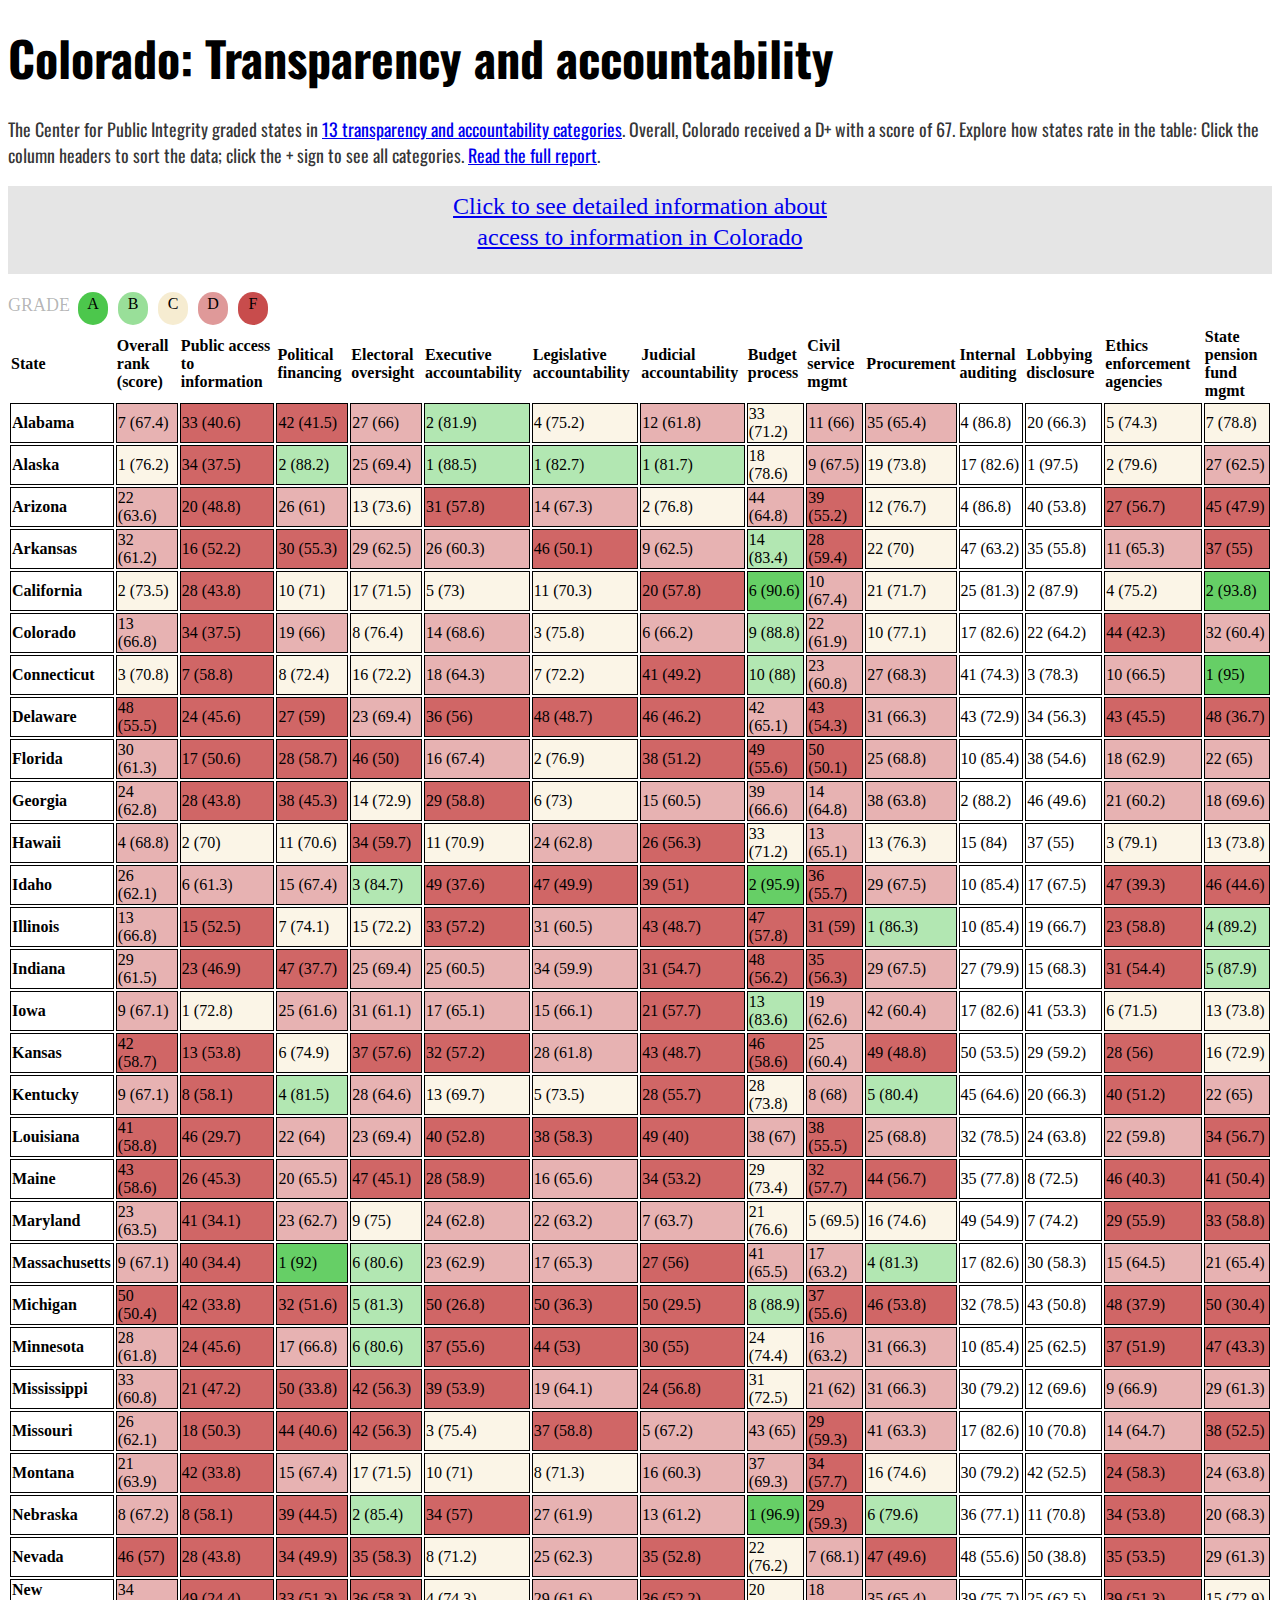
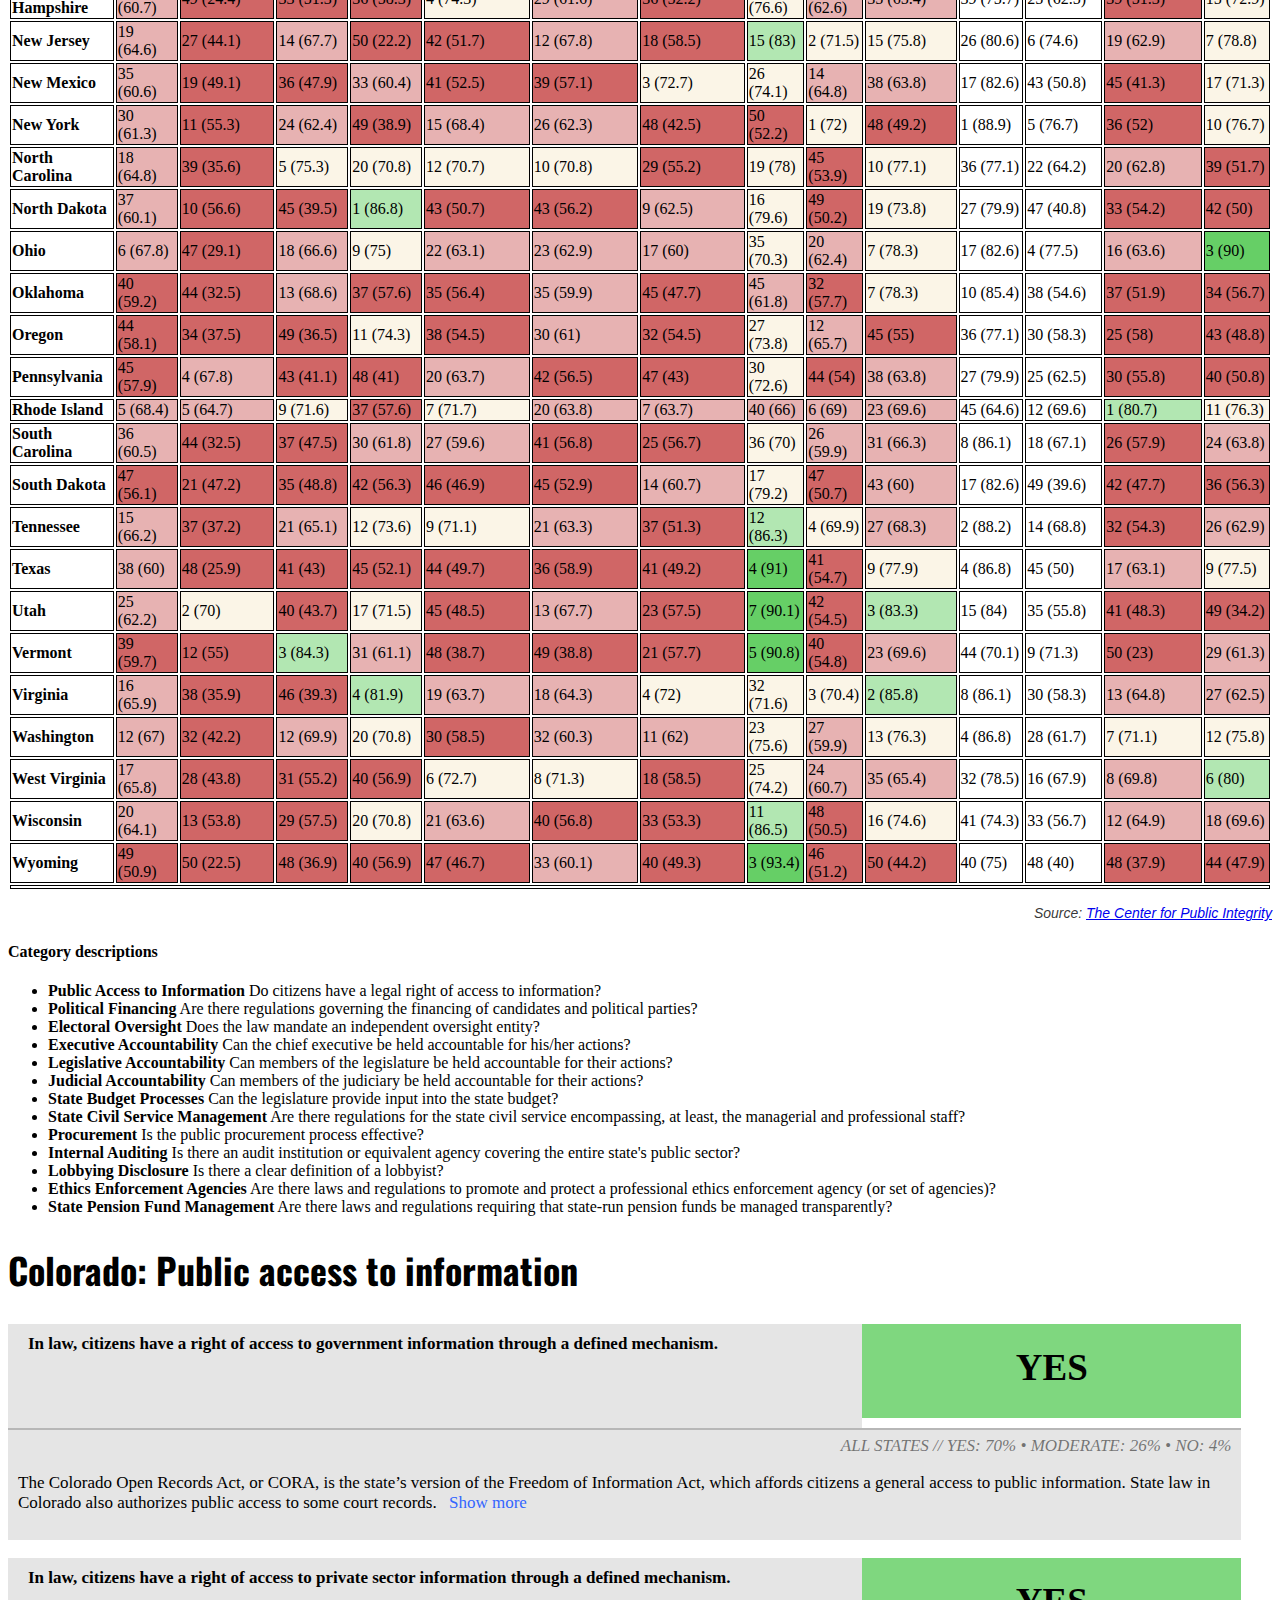
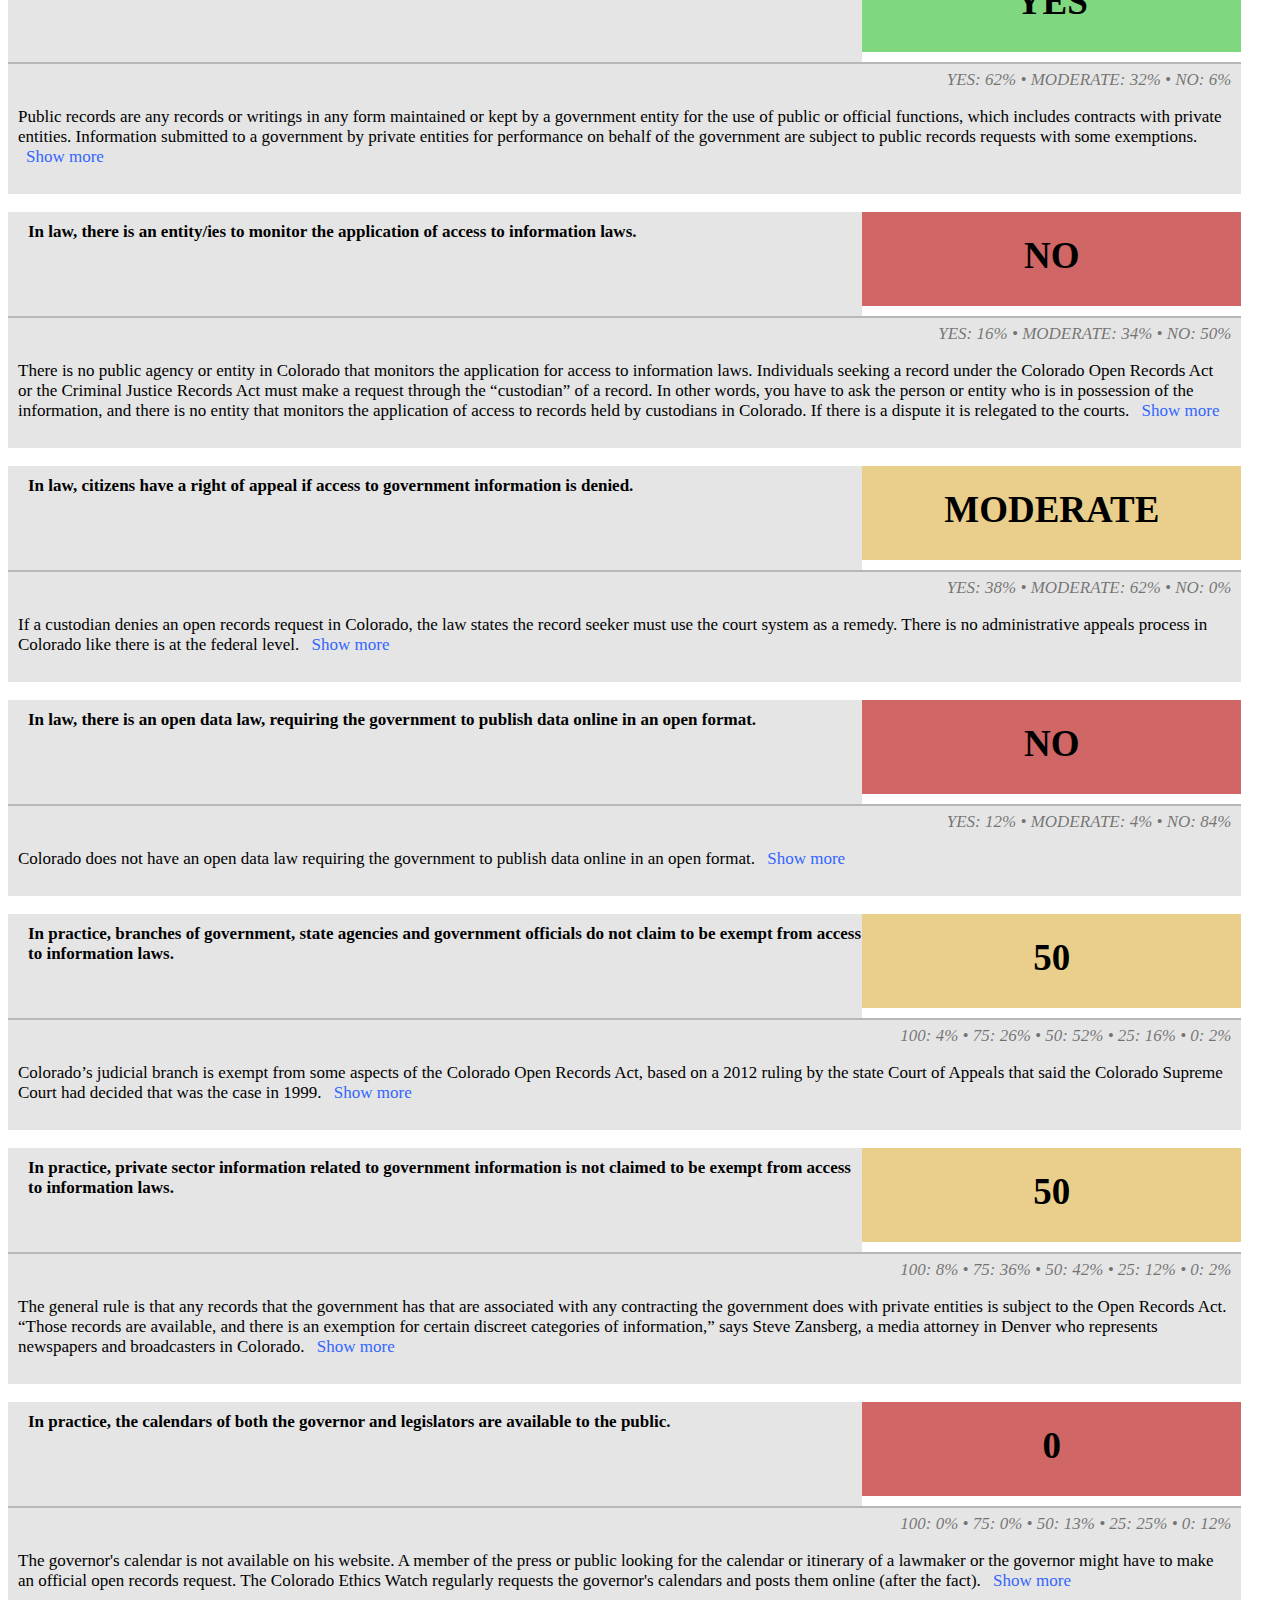
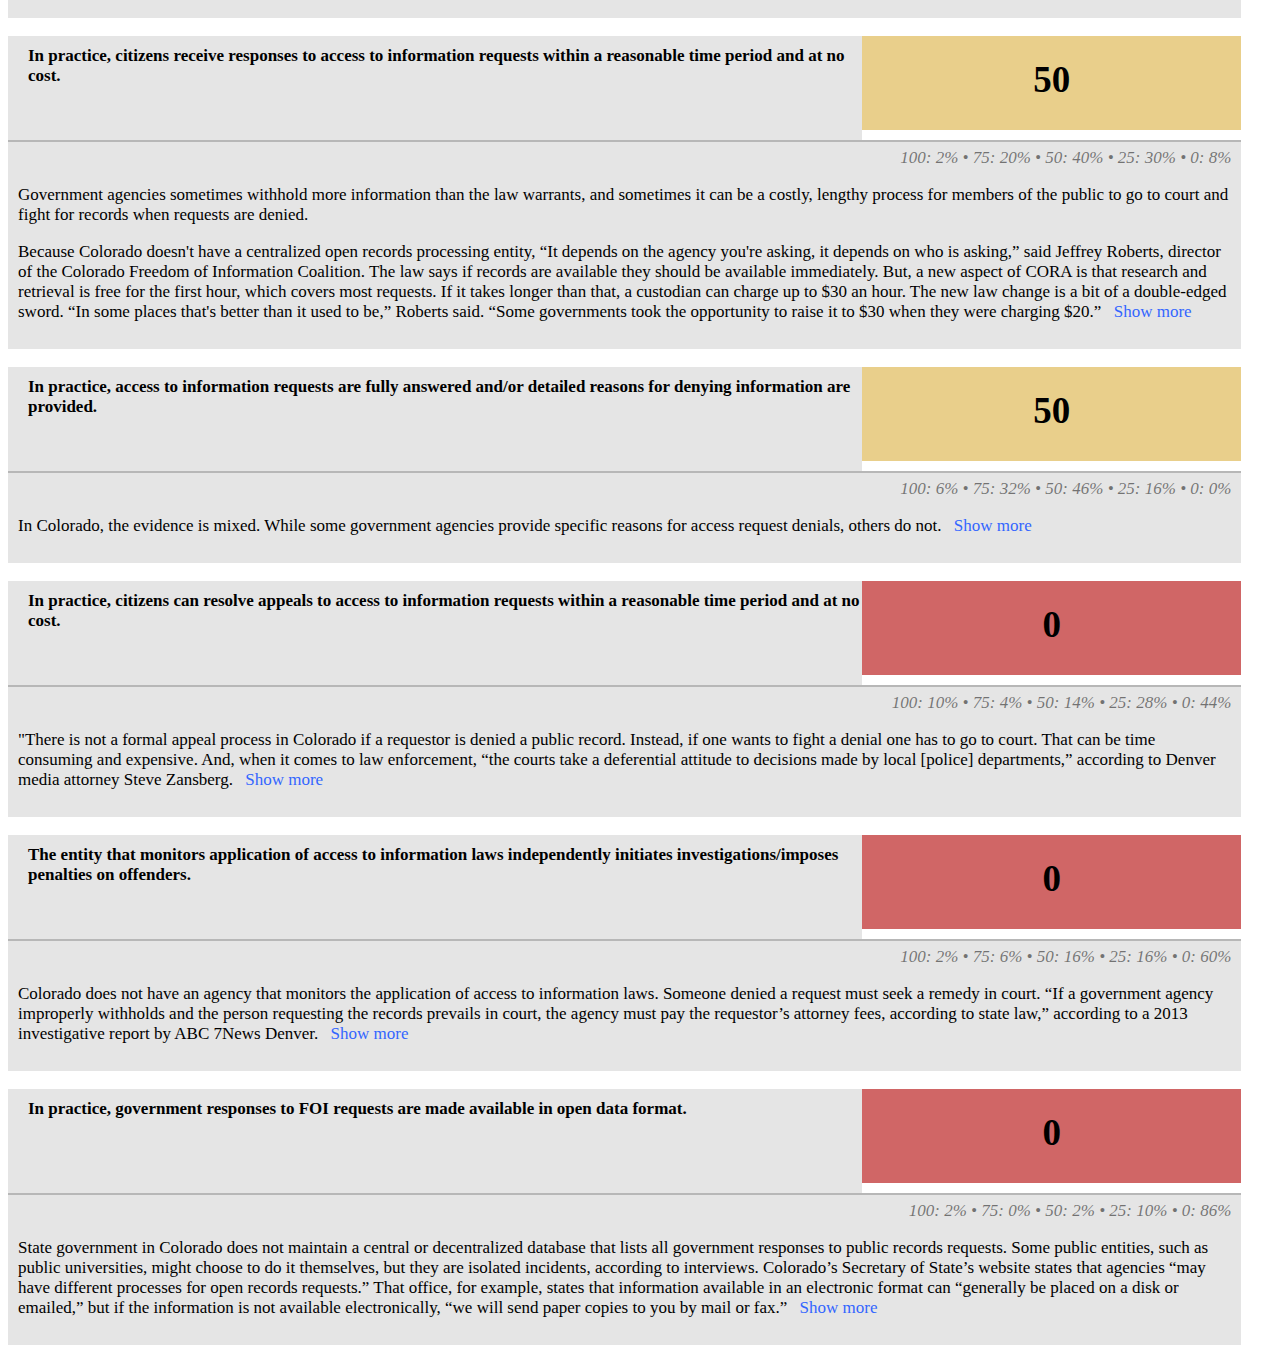
==== commit 89864ebf: "Update" ====
--- a/table.html
+++ b/table.html
@@ -43,7 +43,7 @@
     <div class="row">
       <div class="large-12 medium-12 small-12 columns">
         <h1>Colorado: Transparency and accountability</h1>
-        <p class="intro">The Center for Public Integrity graded states in <a href="#category-descriptions">13 transparency and accountability categories</a>. Overall, Colorado received a D+ with a score of 67. Explore how states rate in the table: Click the column headers to sort the data; click the + sign to see all categories.</p>
+        <p class="intro">The Center for Public Integrity graded states in <a href="#category-descriptions">13 transparency and accountability categories</a>. Overall, Colorado received a D+ with a score of 67. Explore how states rate in the table: Click the column headers to sort the data; click the + sign to see all categories. <a href="http://www.publicintegrity.org/2015/11/09/18822/how-does-your-state-rank-integrity" target="_top">Read the full report</a>.</p>
         <a href="#colorado-info"><div id="info-button">Click to see detailed information about<br>access to information in Colorado</div></a>
       </div>
     </div>
@@ -54,7 +54,7 @@
           <div id="legend-text">GRADE</div>
           <div id="circle" style="background-color: rgba(0,175,0,0.7)">A</div>
           <div id="circle" style="background-color: rgba(0,175,0,0.4)">B</div>
-          <div id="circle" style="background-color: rgba(245,245,0,0.35)">C</div>
+          <div id="circle" style="background-color: rgba(212,160,23,0.2)">C</div>
           <div id="circle" style="background-color: rgba(176,0,0,0.4)">D</div>
           <div id="circle" style="background-color: rgba(176,0,0,0.7)">F</div>
         </div>
@@ -94,7 +94,7 @@
             </tr>
           </tfoot>
         </table>
-        <p class="source">Source: <a href="http://www.publicintegrity.org/2015/11/09/18822/how-does-your-state-rank-integrity">The Center for Public Integrity</a></p>
+        <p class="source">Source: <a href="http://www.publicintegrity.org/2015/11/09/18822/how-does-your-state-rank-integrity" target="_top">The Center for Public Integrity</a></p>
         <div id="category-descriptions"></div>
         <h4>Category descriptions</h4>
         <ul>
@@ -147,11 +147,11 @@
 			<p>The mechanism for citizens to access information in Colorado is to file an open records request. As the law’s legislative declaration says: “It is declared to be the public policy of this state that all public records shall be open for inspection by any person at reasonable times, except as … otherwise specifically provided by law.”</p>
 			<p>The open records laws of Colorado are also two-pronged: There’s CORA, and there’s the Criminal Justice Records Act (CJRA), which generally applies to law enforcement and the courts. Both specify that information can be accessed by asking the custodian of the record.</p>
 			<p>Colorado also has a Sunshine Law and Open Meetings Law, declaring it to be “a matter of statewide concern and the policy of this state that the formation of public policy is public business and may not be conducted in secret.”</p>
-			<p><a href="https://www.sos.state.co.us/pubs/info_center/files/CORA_Act.pdf">Colorado Open Records Act, Colorado Revised Statutes 24-72-201 to 24-72-309, 1963</a></p>
-			<p><a href="http://www.lexisnexis.com/hottopics/colorado/?app=00075&view=full&interface=1&docinfo=off&searchtype=get&search=C.R.S.+24-6-401">Colorado Sunshine Law Part 4. Open Meetings Law, C.R.S. 24-6-401 (2014)</a></p>
-			<p><a href="http://www.lexisnexis.com/hottopics/colorado/?app=00075&view=full&interface=1&docinfo=off&searchtype=get&search=C.R.S.+30-10-101">County Officers Article 10. County Officers Part 1. General Provisions C.R.S. 30-10-101 (2014)</a></p>
-			<p><a href="http://caselaw.findlaw.com/co-court-of-appeals/1599496.html">Gleason vs. Judicial Watch, Colorado Court of Appeals, April 26, 2012</a></p>
-			<p><a href="http://coloradofoic.org/bipartisan-bill-make-state-public-defenders-office-subject-cora/">“Bipartisan bill would make the state public defender’s office subject to CORA,” Jeffrey Roberts, Jan. 26, 2015</a></p>
+			<p><a href="https://www.sos.state.co.us/pubs/info_center/files/CORA_Act.pdf" target="_top">Colorado Open Records Act, Colorado Revised Statutes 24-72-201 to 24-72-309, 1963</a></p>
+			<p><a href="http://www.lexisnexis.com/hottopics/colorado/?app=00075&view=full&interface=1&docinfo=off&searchtype=get&search=C.R.S.+24-6-401" target="_top">Colorado Sunshine Law Part 4. Open Meetings Law, C.R.S. 24-6-401 (2014)</a></p>
+			<p><a href="http://www.lexisnexis.com/hottopics/colorado/?app=00075&view=full&interface=1&docinfo=off&searchtype=get&search=C.R.S.+30-10-101" target="_top">County Officers Article 10. County Officers Part 1. General Provisions C.R.S. 30-10-101 (2014)</a></p>
+			<p><a href="http://caselaw.findlaw.com/co-court-of-appeals/1599496.html" target="_top">Gleason vs. Judicial Watch, Colorado Court of Appeals, April 26, 2012</a></p>
+			<p><a href="http://coloradofoic.org/bipartisan-bill-make-state-public-defenders-office-subject-cora/" target="_top">“Bipartisan bill would make the state public defender’s office subject to CORA,” Jeffrey Roberts, Jan. 26, 2015</a></p>
 			<p>Confirmed with Steve Zansberg, a Denver-based media attorney who represents Colorado newspapers and broadcasters, and is president of the Colorado Freedom of Information Coalition, during a Jan. 26, 2015 phone interview.</p>
 			<p><i>A <strong>YES score</strong> is earned if, in law, there is a right to access government information, including  information on "open meetings" and a defined mechanism for citizens to access it. A YES can still be scored if exceptions for security, trade secrets, or individual privacy are made. A <strong>MODERATE score</strong> is earned if there is a general right, but no law or regulation operationalizes that right, it is vague, or does not clearly specify a mechanism to access the information. A <strong>NO score</strong> is earned if no such law exists.</i></p>
 			<p><a href="#" id="sunshine-hide" class="hideLink" onclick="showHide('sunshine');return false;">Show less</a></p>
@@ -173,8 +173,8 @@
 			<p>Colorado has several factors for determining if and when private information should be public; much of that has been determined through case law rather than a general right to access under state statute or the constitution.</p>
 			<p>For instance, in Denver Post Corp. v. Stapleton Dev. Corp., 19 P.3d 36 (Colo. App. 2000), it was ruled:</p>
 			<p>“Whether a private entity is a "political subdivision" for purposes of the Colorado Open Records Act is determined by considering a nonexclusive list of nine factors examining the level of a public agency's involvement with the private entity. The factors include: (1) The level of public funding; (2) whether funds were commingled; (3) whether the activity was conducted on publicly owned property; (4) whether services contracted for were an integral part of the public agency's chosen decision-making process; (5) whether the private entity was performing a governmental function or a function the public agency would otherwise perform; (6) the extent of the public agency's involvement with, regulation of, or control over the private entity; (7) whether the private entity was created by the public agency; (8) whether the public agency has a substantial financial interest in the private entity; and (9) for whose benefit the private entity was functioning.” The Colorado Consumer Protection Act, meanwhile, gives the state attorney general the power to release or withhold information about consumer complaints against private businesses.</p>
-			<p><a href="https://www.sos.state.co.us/pubs/info_center/files/CORA_Act.pdf">Colorado Open Records Act, Colorado Revised Statutes 24-72-201 to 24-72-309, 1963</a></p>
-			<p><a href="https://www.coloradoattorneygeneral.gov/sites/default/files/CCPA%20-%202010%20Update.pdf">Colorado Consumer Protection Act</a></p>
+			<p><a href="https://www.sos.state.co.us/pubs/info_center/files/CORA_Act.pdf" target="_top">Colorado Open Records Act, Colorado Revised Statutes 24-72-201 to 24-72-309, 1963</a></p>
+			<p><a href="https://www.coloradoattorneygeneral.gov/sites/default/files/CCPA%20-%202010%20Update.pdf" target="_top">Colorado Consumer Protection Act</a></p>
 			<p>Denver Post Corp. v. Stapleton Dev. Corp., 19 P.3d 36 (Colo. App. 2000).</p>
 			<p>Confirmed with Steve Zansberg, a Denver-based media attorney who represents Colorado newspapers and broadcasters, and is president of the Colorado Freedom of Information Coalition, during a Jan. 26, 2015 phone interview.</p>
 			<p><i>A <strong>YES score</strong> is earned if, in law, there is a right to access private sector information related to government contracts or public service delivery and a defined mechanism for citizens to access it. A YES can still be scored if exceptions for security, trade secrets, or individual privacy are made. A <strong>MODERATE score</strong> is earned if there is a general right, but no law or regulation operationalizes that right, it is vague, or does not clearly specify a mechanism to access the information. A <strong>NO score</strong> is earned if no such law exists.</i></p>
@@ -193,7 +193,7 @@
 		<div class="accordion"><p class="score-all">YES: 16% &bull; MODERATE: 34% &bull; NO: 50%</p>
 		<p>There is no public agency or entity in Colorado that monitors the application for access to information laws. Individuals seeking a record under the Colorado Open Records Act or the Criminal Justice Records Act must make a request through the “custodian” of a record. In other words, you have to ask the person or entity who is in possession of the information, and there is no entity that monitors the application of access to records held by custodians in Colorado. If there is a dispute it is relegated to the courts. <a href="#" id="sunshine3-show" class="showLink" onclick="showHide('sunshine3');return false;">Show more</a></p>
 		<div id="sunshine3" class="more">
-			<p><a href="http://www.lexisnexis.com/hottopics/colorado/?app=00075&view=full&interface=1&docinfo=off&searchtype=get&search=C.R.S.+24-72-201">Colorado Open Records Act, Colorado Revised Statutes 24-72-201 to 24-72-309, 1963</a></p>
+			<p><a href="http://www.lexisnexis.com/hottopics/colorado/?app=00075&view=full&interface=1&docinfo=off&searchtype=get&search=C.R.S.+24-72-201" target="_top">Colorado Open Records Act, Colorado Revised Statutes 24-72-201 to 24-72-309, 1963</a></p>
 			<p>Confirmed with Steve Zansberg, a Denver-based media attorney who represents Colorado newspapers and broadcasters, and is president of the Colorado Freedom of Information Coalition, during a Jan. 26, 2015 phone interview.</p>
 			<p><i>A <strong>YES score</strong> is earned if the entity mandated to monitor access to information laws has the authority to independently initiate investigations into alleged violations and to sanction offenders. A <strong>MODERATE score</strong> is earned if the entity has the legal authority to initiate investigations independently, but no authority to impose sanctions. A <strong>NO score</strong> is earned if no such law exists.</i></p>
 			<p><a href="#" id="sunshine3-hide" class="hideLink" onclick="showHide('sunshine3');return false;">Show less</a></p>
@@ -211,7 +211,7 @@
 		<div class="accordion"><p class="score-all">YES: 38% &bull; MODERATE: 62% &bull; NO: 0%</p>
 		<p>If a custodian denies an open records request in Colorado, the law states the record seeker must use the court system as a remedy. There is no administrative appeals process in Colorado like there is at the federal level. <a href="#" id="sunshine4-show" class="showLink" onclick="showHide('sunshine4');return false;">Show more</a></p>
 		<div id="sunshine4" class="more">
-			<p><a href="https://www.sos.state.co.us/pubs/info_center/files/CORA_Act.pdf">Colorado Open Records Act, 24-72-307, Challenge to accuracy and completeness - appeals</a></p>
+			<p><a href="https://www.sos.state.co.us/pubs/info_center/files/CORA_Act.pdf" target="_top">Colorado Open Records Act, 24-72-307, Challenge to accuracy and completeness - appeals</a></p>
 			<p>Confirmed with Steve Zansberg, a Denver-based media attorney who represents Colorado newspapers and broadcasters, and is president of the Colorado Freedom of Information Coalition, during a Jan. 26, 2015 phone interview.</p>
 			<p><i>A <strong>YES score</strong> is earned if the law defines an administrative appeals process for rejected information requests. Citizens do not need to go through the court system to appeal. A <strong>MODERATE score</strong> is earned if, in law, access to information appeals must be resolved through the court system. A <strong>NO score</strong> is earned if the law is mute about where appeals should be decided.</i></p>
 			<p><a href="#" id="sunshine4-hide" class="hideLink" onclick="showHide('sunshine4');return false;">Show less</a></p>
@@ -231,7 +231,7 @@
 		<div id="sunshine5" class="more">
 			<p>Some public records, however, do appear online. In 2009, a Colorado governor issued an executive order establishing the Transparency Online Project, which stated in part: “The Open Meetings Act and the Colorado Open Records Act provide Colorado's citizens with a strong expectation of accountability by providing open access to the state's public records and meetings. The advent of the internet provides new opportunities for state government to foster transparency and accountability.” A new transparency web site launched Jan. 1, 2015.</p>
 			<p>“The TOP system is not intended to replace Colorado citizen's access to public information allowed by the Colorado Open Records Act,” reads a state government website about the transparency project. “Rather it is intended to reduce the time and cost associated with open records requests and to maximize convenience for state citizens in accessing state financial information. Any information that is not available in the TOP system remains available to the public in accordance with the Colorado Open Records Act.”</p>
-			<p><a href="http://www.lexisnexis.com/hottopics/colorado/?app=00075&view=full&interface=1&docinfo=off&searchtype=get&search=C.R.S.+24-72-201">Colorado Open Records Act, Colorado Revised Statutes 24-72-201 to 24-72-309, 1963</a></p>
+			<p><a href="http://www.lexisnexis.com/hottopics/colorado/?app=00075&view=full&interface=1&docinfo=off&searchtype=get&search=C.R.S.+24-72-201" target="_top">Colorado Open Records Act, Colorado Revised Statutes 24-72-201 to 24-72-309, 1963</a></p>
 			<p>Confirmed with Steve Zansberg, a Denver-based media attorney who represents Colorado newspapers and broadcasters, and is president of the Colorado Freedom of Information Coalition, during a Jan. 26, 2015 phone interview. About the <a href="https://www.colorado.gov/apps/oit/transparency/about.html">Colorado Transparency Project</a>, accessed June 5, 2015</p>
 			<p><i>A <strong>YES score</strong> is earned if the law requires the government to make data easily accessible online and in machine readable format. A <strong>MODERATE score</strong> is earned if the law requires the government to make information available easily accessible online. A <strong>NO score</strong> is earned if no such law exists.</i></p>
 			<p><a href="#" id="sunshine5-hide" class="hideLink" onclick="showHide('sunshine5');return false;">Show less</a></p>
@@ -256,9 +256,9 @@
 		<p>Another way a public entity might try to keep public information secret is by using an attorney-client privilege.</p>
 		<p>Steve Zansberg, a Denver-based media attorney who represents Colorado newspapers and broadcasters, and is president of the Colorado Freedom of Information Coalition, during a Jan. 26, 2015 phone interview.</p>
 		<p>Jefferey Roberts, director of the Colorado Freedom of Information Coalition, during a Dec. 17, 2014 phone interview.</p>
-		<p><a href="http://www.cjr.org/united_states_project/colorado_police_body_cam_access_to_footage.php?page=all">“More cops are wearing body cams. When does the footage become a public record?” Columbia Journalism Review, Sept. 23, 2014</a></p>
-		<p><a href="http://www.thedenverchannel.com/news/call7-investigators/open-records/contrary-to-the-public-interest-questioning-the-police">“Contrary to the public interest,” ABC Channel 7, Denver, 2013</a></p>
-		<p><a href="http://www.denverpost.com/news/ci_25965179/colorado-springs-seeks-avoid-disclosing-e-mails-drake">“Colorado Springs Seeks to Avoid Disclosing E-mails on Drake Fire,” The Denver Post, June 15, 2014</a></p>
+		<p><a href="http://www.cjr.org/united_states_project/colorado_police_body_cam_access_to_footage.php?page=all" target="_top">“More cops are wearing body cams. When does the footage become a public record?” Columbia Journalism Review, Sept. 23, 2014</a></p>
+		<p><a href="http://www.thedenverchannel.com/news/call7/contrary-to-the-public-interest" target="_top">“Contrary to the public interest,” ABC Channel 7, Denver, 2013</a></p>
+		<p><a href="http://www.denverpost.com/news/ci_25965179/colorado-springs-seeks-avoid-disclosing-e-mails-drake" target="_top">“Colorado Springs Seeks to Avoid Disclosing E-mails on Drake Fire,” The Denver Post, June 15, 2014</a></p>
 		<p><i>A <strong>100 score</strong> is earned if no state agencies, branches of government or government officials claim to be exempt from access to information laws, including email correspondence and "open meetings." A 100 score can also be earned if codified exemptions are correctly claimed. A <strong>50 score</strong> is earned if some agencies, some branches of government, or some government officials claim to be exempt from access to information laws.  A <strong>0 score</strong> is earned if exemptions are claimed regularly.</i></p>
 		<p><a href="#" id="sunshine6-hide" class="hideLink" onclick="showHide('sunshine6');return false;">Show less</a></p>
 		</div>
@@ -282,12 +282,13 @@
 		<p>In February 2014, the editorial board of the Loveland Reporter-Herald echoed citizen complaints and a “public outcry” about a lack of transparency involved in a decades-long state transportation project. “Considering that $425 million in tax dollars and public property are involved, the full 600-page agreement between the transportation department and the firm Plenary Roads Denver should have been released much earlier,” the paper said in an editorial.</p>
 		<p>Steve Zansberg, a Denver-based media attorney who represents Colorado newspapers and broadcasters, and is president of the Colorado Freedom of Information Coalition, during a Jan. 26, 2015 phone interview.</p>
 		<p>Jeffrey Roberts, director of the Colorado Freedom of Information Coalition, in a Dec. 22, 2014 email.</p>
-		<p><a href="http://www.thedenverchannel.com/news/call7-investigators/open-records/colorado-attorney-general-seeks-judges-affirmation-to-keep-complaints-against-business-secret">“Colorado Attorney General seeks judge's affirmation to keep complaints against business secret,” Aug. 15, 2013, ABC News7 Denver</a></p>
-		<p><a href="http://www.9news.com/story/news/local/2015/01/22/the-hidden-cost-of-the-death-penalty-in-colorado/22190743/">“The hidden cost of the death penalty in Colorado,” News9 Denver, Jan. 22, 2015</a></p>
-		<p><a href="http://coloradofoic.org/court-ruling-ag-consumer-complaints-broader-implications/">Colorado Freedom of Information Coalition, Dec. 13, 2013</a></p>
-		<p><a href="http://coloradofoic.org/files/2013/12/KeliRabonVSuthers.pdf">Keli Rabon & Scripps Media, Inc. vs (Colorado Attorney General) John Suthers, Dec. 6 2013</a></p>
-		<p><a href="http://coloradofoic.org/files/2013/12/SuthersvScripps.pdf">Attorney General John Suthers vx. E.W. Scripps Company, Aug. 15, 2013 (legal motion)</a></p>
-		<p><a href="http://www.reporterherald.com/opinion/editorial/ci_25226972/highway-36-work-needed-secrecy-not">“Highway 36 work needed; secrecy, not,” Loveland Reporter-Herald, Feb. 25, 2014</a></p>
+		<p><a href="http://www.thedenverchannel.com/news/call7-investigators/open-records/colorado-attorney-general-seeks-judges-affirmation-to-keep-complaints-against-business-secret" target="_top">“Colorado Attorney General seeks judge's affirmation to keep complaints against business secret,” Aug. 15, 2013, ABC News7 Denver</a></p>
+		<p><a href="http://www.9news.com/story/news/local/2015/01/22/the-hidden-cost-of-the-death-penalty-in-colorado/22190743/" target="_top">“The hidden cost of the death penalty in Colorado,” News9 Denver, Jan. 22, 2015</a></p>
+		<p><a href="http://coloradofoic.org/court-ruling-ag-consumer-complaints-broader-implications/" target="_top">Colorado Freedom of Information Coalition, Dec. 13, 2013</a></p>
+		<p><a href="http://coloradofoic.org/files/2013/12/KeliRabonVSuthers.pdf" target="_top">Keli Rabon & Scripps Media, Inc. vs (Colorado Attorney General) John Suthers, Dec. 6 2013</a></p>
+		<p><a href="http://coloradofoic.org/files/2013/12/SuthersvScripps.pdf" target="_top">Attorney General John Suthers vx. E.W. Scripps Company, Aug. 15, 2013 (legal motion)</a></p>
+		<p><a href="http://www.reporterherald.com/opinion/editorial/ci_25226972/highway-36-work-needed-secrecy-not" target="_top">“Highway 36 work needed; secrecy, not,” Loveland Reporter-Herald, Feb. 25, 2014</a></p>
+		<p><i>A <strong>100 score</strong> is earned if no private sector information related to government contracts and public service delivery is claimed to be exempt from access to information laws. A 100 score can still be earned if codified exemptions are correctly claimed. A <strong>50 score</strong> is earned if some private sector information is claimed to be exempt from access to information laws. A 50 score is also earned if there are exemptions related to three or more key public services (education, health, infrastructure, utilities, etc.). A <strong>0 score</strong> is earned if exemptions are claimed regularly.</i></p>
 		<p><a href="#" id="sunshine7-hide" class="hideLink" onclick="showHide('sunshine7');return false;">Show less</a></p>
 		</div>
 		</div>
@@ -309,9 +310,10 @@
 		<p>“I've never really felt like the elected officials in Colorado are actively trying to avoid the press or public, aside from a few isolated incidents,” Marcus says. “And even in those cases, we have clear sunshine laws in the state, so it's pretty easy to bust into a closed-door meeting if there are a couple of elected officials meeting, and it's usually pretty easy to find where they're going to be.”</p>
 		<p>Kathy Green, spokeswoman for Democratic Gov. John Hickenlooper, in a Dec. 24, 2014, phone call.</p>
 		<p>Peter Marcus, Statehouse reporter for The Durango Herald newspaper, in a Dec. 22, e-mail.</p>
-		<p><a href="http://www.colorado.gov/cs/Satellite/GovHickenlooper/CBON/1251592968310">Governor John Hickernlooper's government website, accessed on April 20, 2015</a></p>
-		<p><a href="http://www.leg.state.co.us/clics/clics2014A/cslFrontPages.nsf/HomeSplash?OpenForm">Colorado general Assembly's official website, accessed on April 20, 2015</a></p>
-		<p><a href="https://www.scribd.com/collections/3520634/Colorado-Public-Official-Calendars">Public Official Calendars, Colorado, accessed June 2015</a></p>
+		<p><a href="http://www.colorado.gov/cs/Satellite/GovHickenlooper/CBON/1251592968310" target="_top">Governor John Hickernlooper's government website, accessed on April 20, 2015</a></p>
+		<p><a href="http://www.leg.state.co.us/clics/clics2014A/cslFrontPages.nsf/HomeSplash?OpenForm" target="_top">Colorado general Assembly's official website, accessed on April 20, 2015</a></p>
+		<p><a href="https://www.scribd.com/collections/3520634/Colorado-Public-Official-Calendars" target="_top">Public Official Calendars, Colorado, accessed June 2015</a></p>
+		<p><i>A <strong>100 score</strong> is earned if the calendars (meetings, itinerary) of both the governor and legislators are made available to the public, either online or by request. A <strong>50 score</strong> is earned if the calendars of only the governor are available, or vice versa. A <strong>0 score</strong> is earned if these calendars are not available.</i></p>
 		<p><a href="#" id="sunshine8-hide" class="hideLink" onclick="showHide('sunshine8');return false;">Show less</a></p>
 		</div>
 		</div>
@@ -330,8 +332,9 @@
 		<div id="sunshine9" class="more">
 		<p>Even though public records in Colorado are not supposed prohibitively expensive, they can be, and there are documented cases in media."</p>
 		<p>Jefferey Roberts, director of the Colorado Freedom of Information Coalition, during in a phone interview on Dec. 17, 2014.</p>
-		<p><a href="http://coloradofoic.org/475-per-hour-rate-review-public-records/">“Estimate citing $475-per-hour rate to review a public records request “issued in error,” FOIC, Nov. 21, 2014</a></p>
-		<p><a href="http://www.thedenverchannel.com/news/call7-investigators/open-records/contrary-to-the-public-interest-questioning-the-police">“Contrary to the public interest: The high cost of public information,” ABC Channel 7, Denver, 2013</a></p>
+		<p><a href="http://coloradofoic.org/475-per-hour-rate-review-public-records/" target="_top">“Estimate citing $475-per-hour rate to review a public records request “issued in error,” FOIC, Nov. 21, 2014</a></p>
+		<p><a href="http://www.thedenverchannel.com/news/call7/contrary-to-the-public-interest" target="_top">“Contrary to the public interest: The high cost of public information,” ABC Channel 7, Denver, 2013</a></p>
+		<p><i>A <strong>100 score</strong> is earned if all information is available online or electronically at no cost, or it can be obtained in paper for the cost of photocopies within 20 working days. A 100 score still applies if exceptions are made for security, trade secrets, or individual privacy. A <strong>50 score</strong> is earned if obtaining information may take between 20 and 60 working days or requesters must visit an office. A 50 score is also earned if fees apply for information the state deems not in the public interest. A <strong>0 score</strong> is earned if obtaining information takes more than 60 days. A 0 score is also earned if it is common for the state to abuse security or individual privacy exemptions, or the state commonly imposes fees that discourage requests.</i></p>
 		<p><a href="#" id="sunshine9-hide" class="hideLink" onclick="showHide('sunshine9');return false;">Show less</a></p>
 		</div>
 		</div>
@@ -352,9 +355,10 @@
 		<p>In 2013, two investigative reporters for Channel 7, the ABC affiliate in Denver, produced a series titled “Contrary to the public interest” that exposed the different ways open records requests in Colorado are handled. For example, there's a disparity “from county to county, court to court,” in deciding fees for filling open records requests for court records, among other problems.</p>
 		<p>“Most of the time an open records request just scares the bejesus out of departments and they will find a reason not to answer it,” said Pamela Cress, the grievance coordinator for Colorado  Workers for Innovative and New Solutions, a union that represents state employees."</p>
 		<p>Jeffrey Roberts, director of the Colorado Freedom of Information Coalition, during in a phone interview on Dec. 17, 2014.</p>
-		<p><a href="http://coloradofoic.org/files/2014/11/WalpoleLetterFromDistrict2014.09.23.pdf">Lynn Setzer, Chief Communications Officer, Jefferson County School District, response to an Open Records Request Sept. 22, 2014</a></p>
-		<p><a href="http://coloradofoic.org/files/2014/11/2014_10_28_CFOIC-Walpole-.pdf">Letter from attorney Katayoun Donnelly to lawyers for the Jefferson County School District, Oct. 28 2014</a></p>
-		<p><a href="http://www.thedenverchannel.com/news/call7-investigators/open-records/contrary-to-the-public-interest-questioning-the-police">“Contrary to the public interest,” ABC Channel 7, Denver, 2013</a></p>
+		<p><a href="http://coloradofoic.org/files/2014/11/WalpoleLetterFromDistrict2014.09.23.pdf" target="_top">Lynn Setzer, Chief Communications Officer, Jefferson County School District, response to an Open Records Request Sept. 22, 2014</a></p>
+		<p><a href="http://coloradofoic.org/files/2014/11/2014_10_28_CFOIC-Walpole-.pdf" target="_top">Letter from attorney Katayoun Donnelly to lawyers for the Jefferson County School District, Oct. 28 2014</a></p>
+		<p><a href="http://www.thedenverchannel.com/news/call7/contrary-to-the-public-interest" target="_top">“Contrary to the public interest,” ABC Channel 7, Denver, 2013</a></p>
+		<p><i>A <strong>100 score</strong> is earned if all the information requested is typically provided. When information is denied, the government always provides specific reasons. A <strong>50 score</strong> is earned if only some of the information requested is usually provided or the government does not always provides the reasons for denying it. A <strong>0 score</strong> is earned if the government rarely or never replies to information requests, provides meaningless content or does not explain the reasons for denying the information.</i></p>
 		<p><a href="#" id="sunshine10-hide" class="hideLink" onclick="showHide('sunshine10');return false;">Show less</a></p>
 		</div>
 		</div>
@@ -373,8 +377,9 @@
 		<p> If you do win in court, though, and “if a government agency improperly withholds and the person requesting the records prevails in court, the agency must pay the requestor’s attorney fees, according to state law,” according to ABC News7 in Denver.</p>
 		<p> But going to court is not an option for many people who don't have the money to hire an attorney or the time to wait for the court system to process the complaint, said Jeffrey Roberts, director of the Colorado Freedom of Information Coalition."</p>
 		<p>Jeffrey Roberts, director of the Colorado Freedom of Information Coalition, during a phone interview on Dec. 17, 2014.</p>
-		<p><a href="http://www.thedenverchannel.com/news/call7-investigators/open-records/contrary-to-the-public-interest-questioning-the-police">“Contrary to the public interest,” ABC News7 Denver, 2013</a></p>
-		<p><a href="http://www.cjr.org/united_states_project/colorado_police_body_cam_access_to_footage.php?page=all#sthash.abV4s8Oe.dpuf">“More cops are wearing body cams. When will the footage be a public record? In Colorado, the decision will be up to local police departments,” Sept. 23, 2014</a></p>
+		<p><a href="http://www.thedenverchannel.com/news/call7/contrary-to-the-public-interest" target="_top">“Contrary to the public interest,” ABC News7 Denver, 2013</a></p>
+		<p><a href="http://www.cjr.org/united_states_project/colorado_police_body_cam_access_to_footage.php?page=all#sthash.abV4s8Oe.dpuf" target="_top">“More cops are wearing body cams. When will the footage be a public record? In Colorado, the decision will be up to local police departments,” Sept. 23, 2014</a></p>
+		<p><i>A <strong>100 score</strong> is earned if the administrative appeals entity acknowledges cases promptly and moves them steadily toward resolution, usually in under two months. There is no cost associated with the administrative appeals process. A <strong>50 score</strong> is earned if the administrative appeals agency acts with some delay and cases take between two and four months to be resolved. A <strong>0 score</strong> is earned if there is no administrative appeals agency or appeals are regularly not resolved. A 0 is also scored if the appeals have to go through the court system.</i></p>
 		<p><a href="#" id="sunshine11-hide" class="hideLink" onclick="showHide('sunshine11');return false;">Show less</a></p>
 		</div>
 		</div>
@@ -392,7 +397,8 @@
 		<div id="sunshine12" class="more">
 		<p>Steve Zansberg, a Denver-based media attorney who represents Colorado newspapers and broadcasters, and is president of the Colorado Freedom of Information Coalition, during a Jan. 26, 2015 phone interview.</p>
 		<p>Jeffrey Roberts, director of the Colorado Freedom of Information Coalition, during a phone interview on Dec. 17, 2014.</p>
-		<p><a href="http://www.thedenverchannel.com/news/call7-investigators/open-records/contrary-to-the-public-interest-questioning-the-police">“Contrary to the public interest,” ABC News7 Denver, 2013</a></p>
+		<p><a href="http://www.thedenverchannel.com/news/call7/contrary-to-the-public-interest" target="_top">“Contrary to the public interest,” ABC News7 Denver, 2013</a></p>
+		<p><i>A <strong>100 score</strong> is earned if the entity independently initiates investigations and imposes sanctions when necessary. A <strong>50 score</strong> is earned if the entity does not often initiate investigations or it fails to impose sanctions when necessary. A <strong>0 score</strong> is earned if no such entity exists or it exists, but rarely initiates investigations.</i></p>
 		<p><a href="#" id="sunshine12-hide" class="hideLink" onclick="showHide('sunshine12');return false;">Show less</a></p>
 		</div>
 		</div>
@@ -410,7 +416,7 @@
 		<div id="sunshine13" class="more">
 		<p>Jeffrey Roberts, director of the Colorado Freedom of Information Coalition, during a phone interview on Dec. 17, 2014.</p>
 		<p>Steve Zansberg, a Denver-based media attorney who represents Colorado newspapers and broadcasters, and is president of the Colorado Freedom of Information Coalition, during a Jan. 26, 2015, phone interview.</p>
-		<p><a href="http://www.sos.state.co.us/pubs/info_center/coraFAQ.html">Colorado Secretary of State website, Frequently Asked Questions, accessed on April 20, 2015</a></p>
+		<p><a href="http://www.sos.state.co.us/pubs/info_center/coraFAQ.html" target="_top">Colorado Secretary of State website, Frequently Asked Questions, accessed on April 20, 2015</a></p>
 		<p><i><p>A <strong>100 score</strong> is earned if the government maintains a centralized or decentralized database that lists all government responses to FOI requests. Information can be easily accessed, downloaded in bulk and in a machine-readable format (non-PDF). A <strong>50 score</strong> is earned if some information cannot be easily accessed and/or downloaded in bulk, but it can be downloaded in machine-readable format. A <strong>0 score</strong> is earned if such information is not available online or it is but it cannot be downloaded.</p></i></p>
 		<p><a href="#" id="sunshine13-hide" class="hideLink" onclick="showHide('sunshine13');return false;">Show less</a></p>
 		</div>
--- a/styles.css
+++ b/styles.css
@@ -1,7 +1,7 @@
-	body {
+/* 	body {
 		width: 654px;
 		margin-left: 30%;
-	}
+	} */
 
 /* #wrap {
 		font: 1.3em/1.3 Arial, Helvetica, sans-serif;
@@ -25,15 +25,15 @@
 	a.showLink:hover, a.hideLink:hover {
 		border-bottom: 1px dotted #36f; }
 
-	.section {
+	/* .section {
 		display: table;
 		margin: 22px 0px 0px 0px;
-	}
+	} */
 	.score-box-yes {
 		width: 30%;
 		height: 94px;
 		float: left;
-		background-color: rgba(0,175,0,0.4);
+		background-color: rgba(0,175,0,0.5);
 	}
 	.score-yes {
 		font-family: "Oswald" Arial sans-serif;
@@ -59,7 +59,7 @@
 		width: 30%;
 		height: 94px;
 		float: left;
-		background-color: rgba(212,160,23,0.7);
+		background-color: rgba(212,160,23,0.5);
 	}
 	.score-moderate {
 		font-family: "Oswald" Arial sans-serif;
@@ -96,6 +96,7 @@
 		padding: 10px;
 		font-size: 17px;
 		border-top: solid 2px rgba(0,0,0,0.2);
+		margin-bottom: 18px;
 	}
 	table {
 		margin-top: 15px;
@@ -131,7 +132,7 @@
 		background-color: rgba(0,175,0,0.3);
 	}
 	td.grade-c {
-		background-color: rgba(245,245,0,0.1);
+		background-color: rgba(212,160,23,0.1);
 	}
 	td.grade-d {
 		background-color: rgba(176,0,0,0.3);
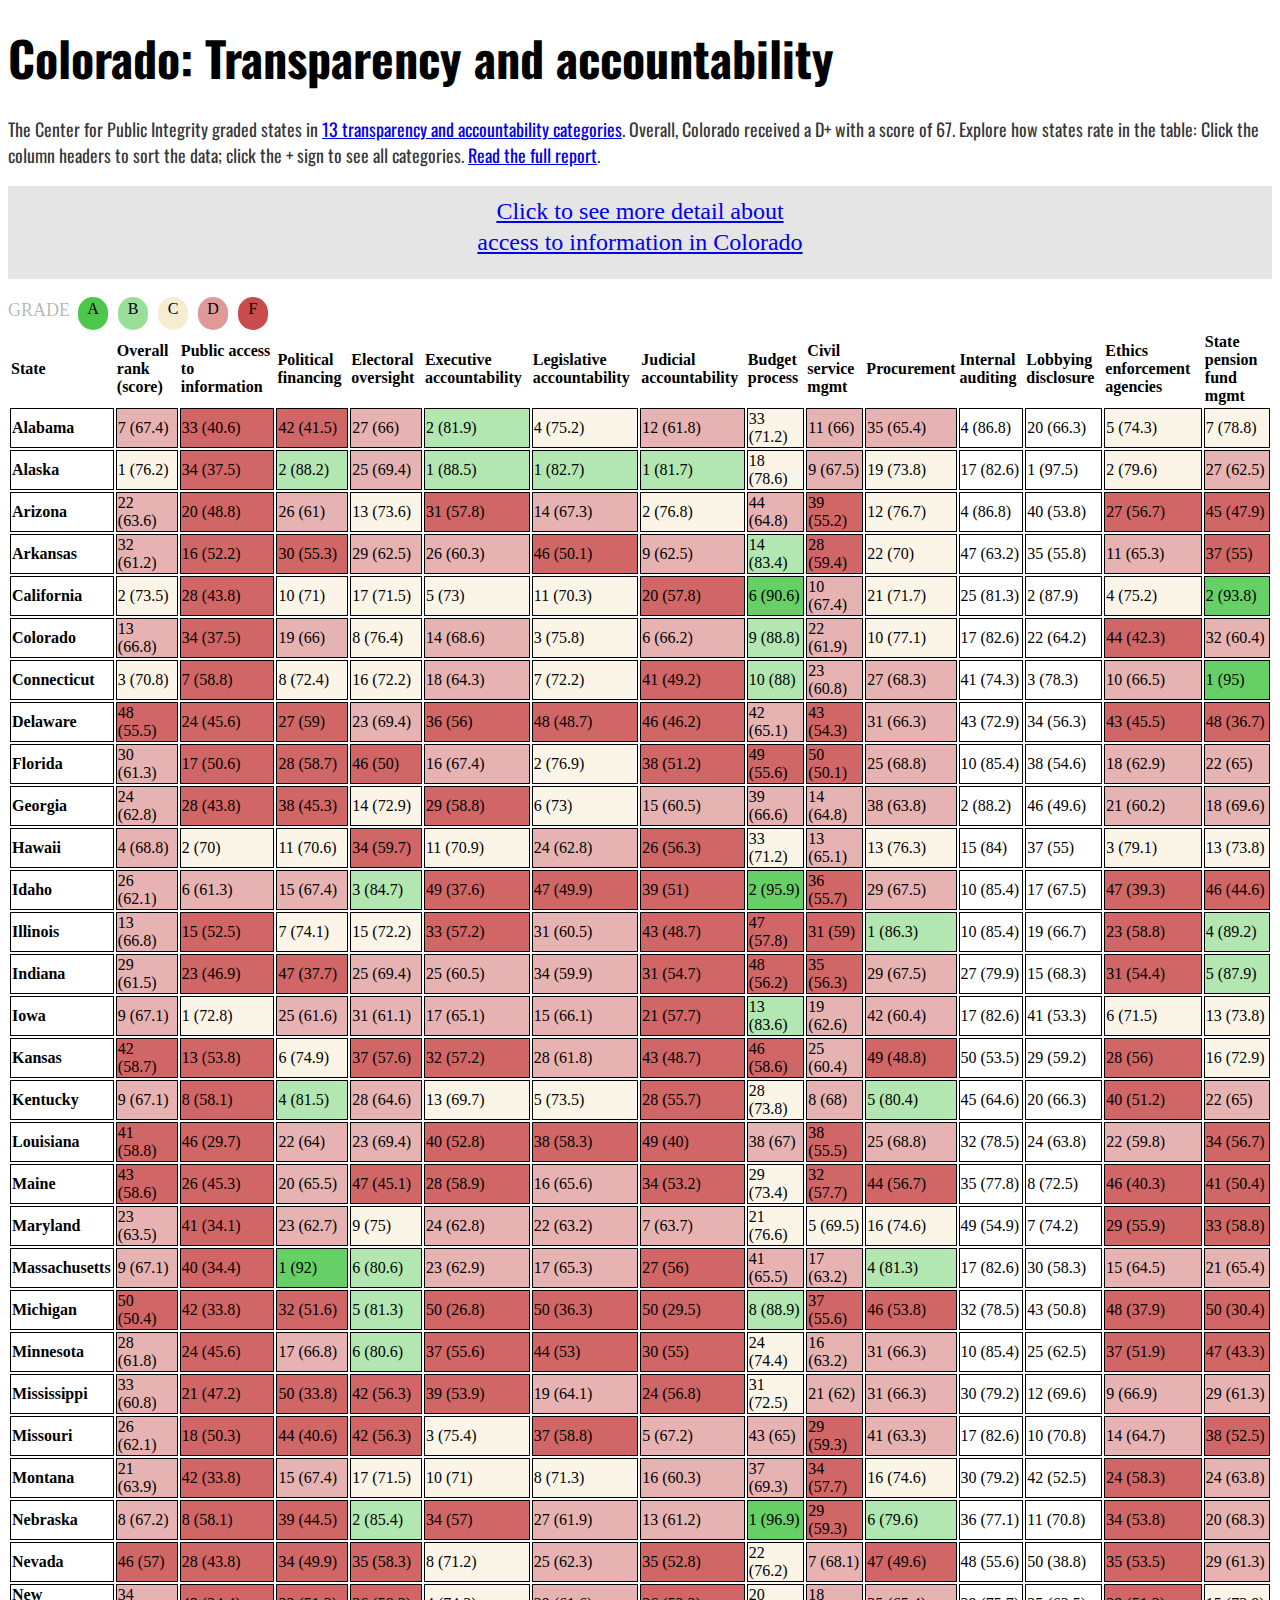
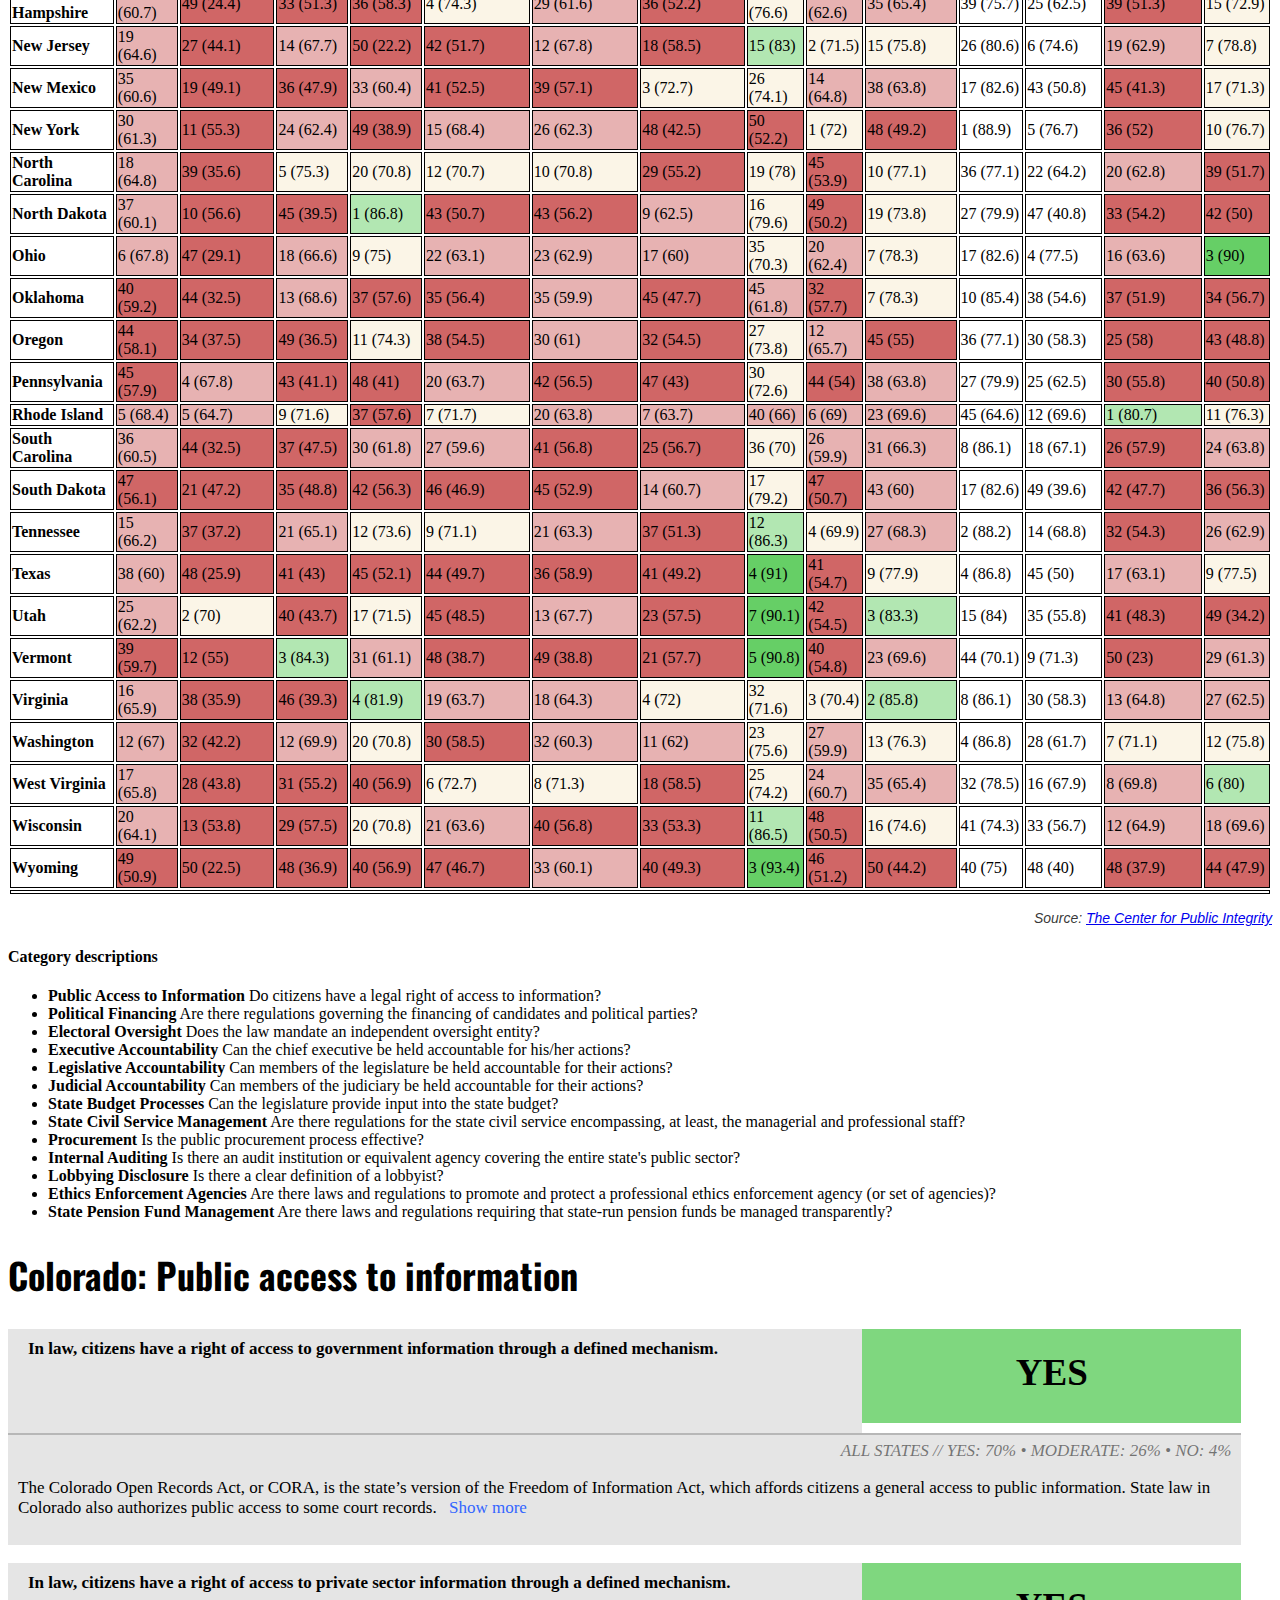
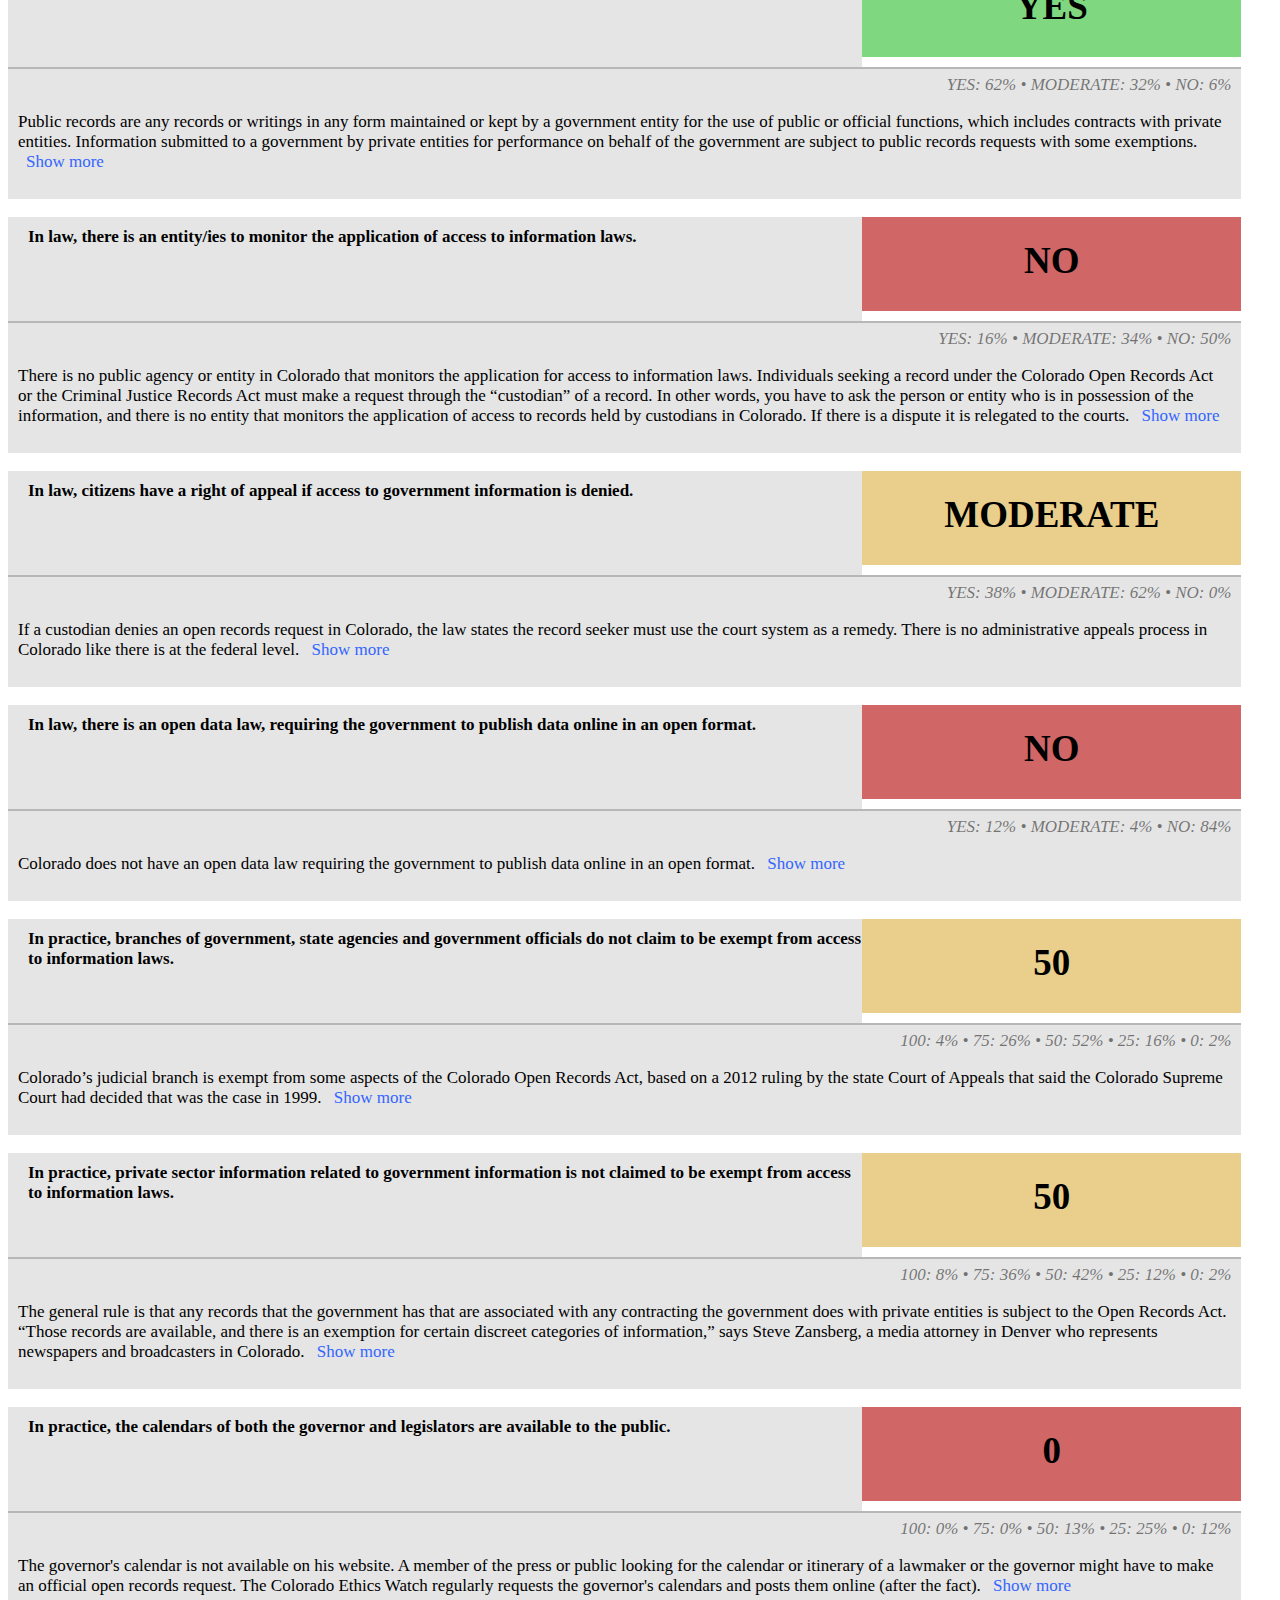
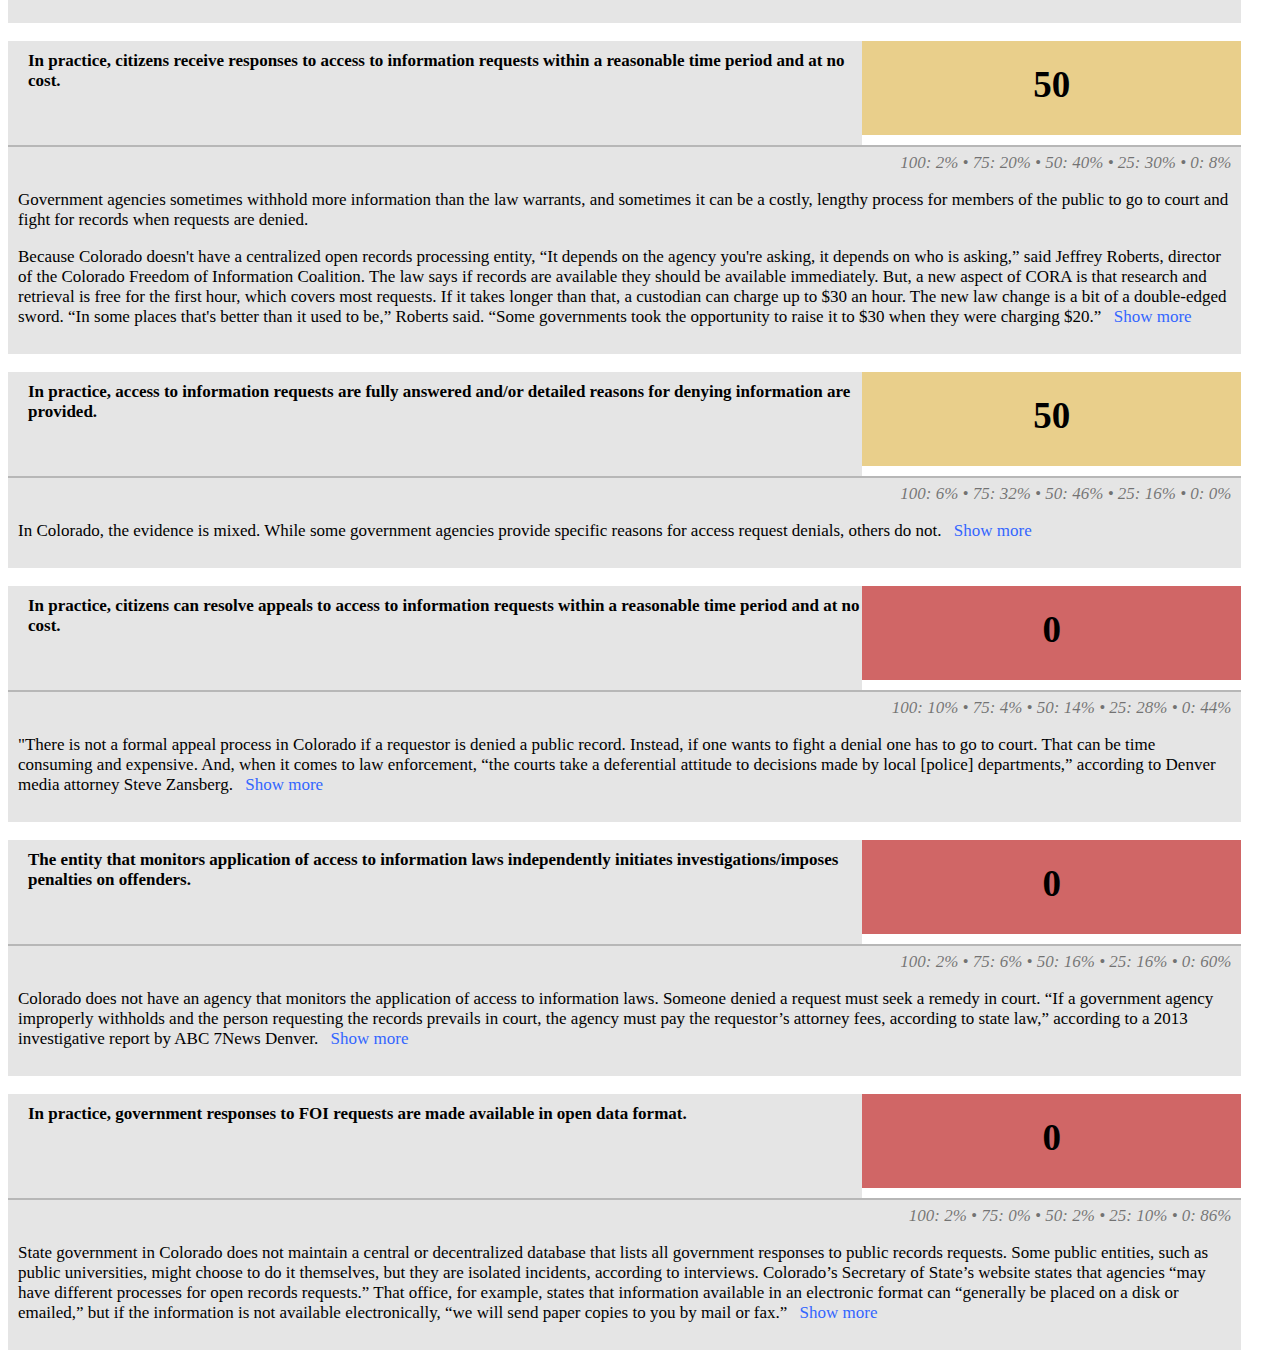
==== commit ce5a14a0: "Update styles" ====
--- a/table.html
+++ b/table.html
@@ -44,7 +44,7 @@
       <div class="large-12 medium-12 small-12 columns">
         <h1>Colorado: Transparency and accountability</h1>
         <p class="intro">The Center for Public Integrity graded states in <a href="#category-descriptions">13 transparency and accountability categories</a>. Overall, Colorado received a D+ with a score of 67. Explore how states rate in the table: Click the column headers to sort the data; click the + sign to see all categories. <a href="http://www.publicintegrity.org/2015/11/09/18822/how-does-your-state-rank-integrity" target="_top">Read the full report</a>.</p>
-        <a href="#colorado-info"><div id="info-button">Click to see detailed information about<br>access to information in Colorado</div></a>
+        <a href="#colorado-info"><div id="info-button">Click to see more detail about<br>access to information in Colorado</div></a>
       </div>
     </div>
 
@@ -794,4 +794,4 @@
 
     <script src="http://extras.denverpost.com/foundation/js/foundation.min.js"></script>
   </body>
-</html>+</html>
--- a/styles.css
+++ b/styles.css
@@ -19,11 +19,14 @@
 		text-decoration: none;
 		color: #36f;
 		padding-left: 8px;
-		background: transparent url(down.gif) no-repeat left; }
+		background: transparent url(down.gif) no-repeat left; 
+	}
 	a.hideLink {
-		background: transparent url(up.gif) no-repeat left; }
+		background: transparent url(up.gif) no-repeat left; 
+	}
 	a.showLink:hover, a.hideLink:hover {
-		border-bottom: 1px dotted #36f; }
+		/* border-bottom: 1px dotted #36f; */ 
+	}
 
 	/* .section {
 		display: table;
@@ -172,7 +175,7 @@
 		font-size: 24px;
 		text-align: center;
 		height: 83px;
-		padding-top: 5px;
+		padding-top: 10px;
 		margin-bottom: 18px;
 		line-height: 31px;
 	}
@@ -212,4 +215,4 @@
     }
     select {
       height: 2.5rem;
-    }+    }
